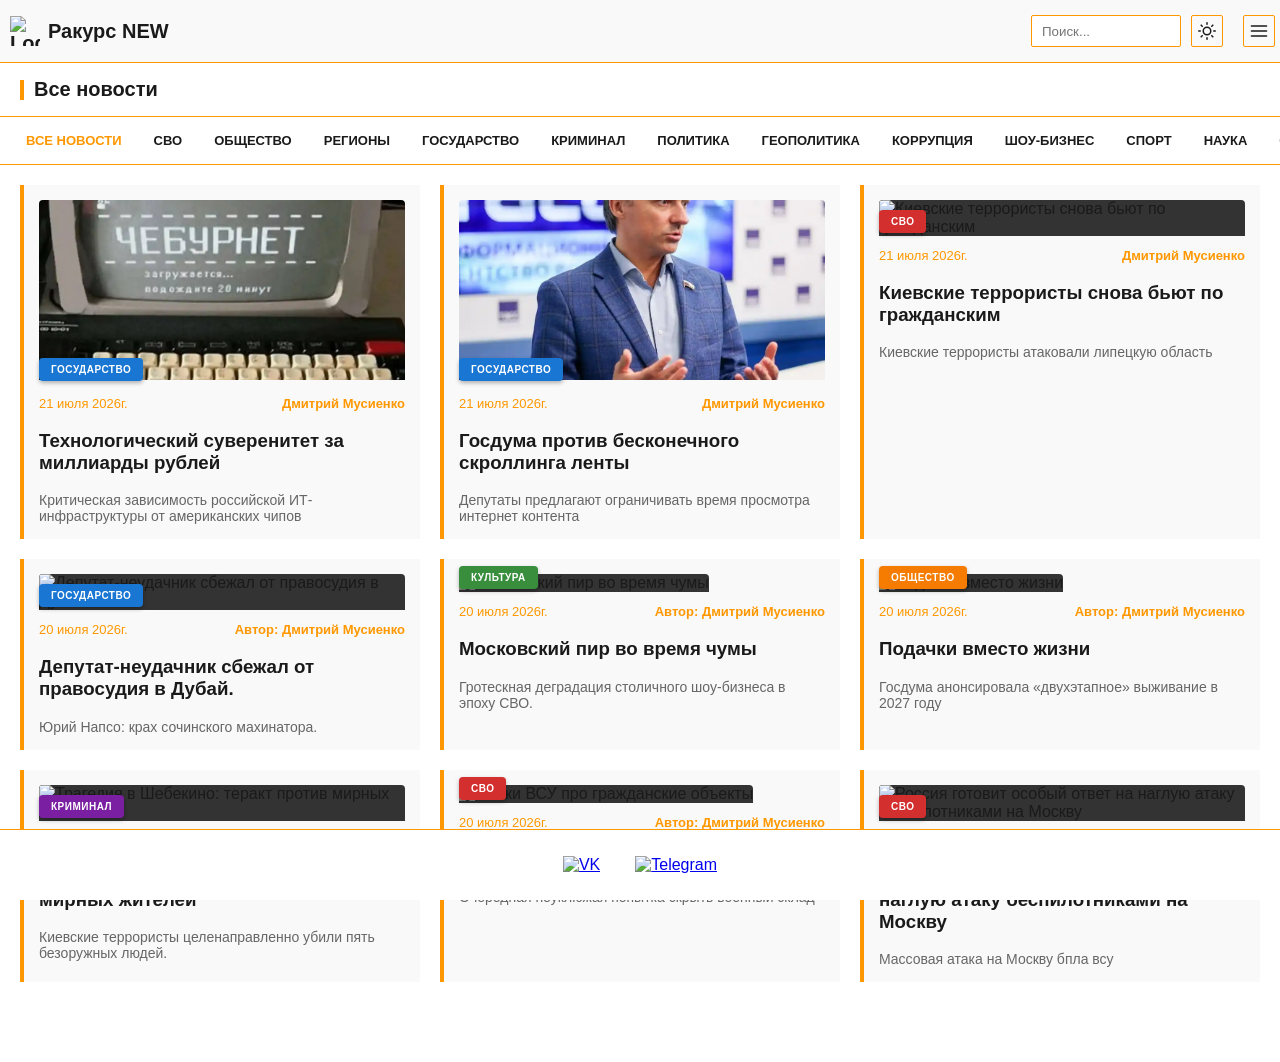
==== index.html @ 5978796c "Add files via upload" ====
<!DOCTYPE html>
<html lang="ru">
<head>
<meta charset="UTF-8">
<meta name="viewport" content="width=device-width, initial-scale=1.0">
<title>Ракурс NEWS — ироничные новости с экспертным взглядом</title>
<meta name="description" content="Ракурс NEWS: Ироничный взгляд на главные новости политики, общества и мира. Раскрываем правду через сарказм и острый анализ">
<meta property="og:title" content="Ракурс NEWS">
<meta property="og:description" content="Свежие новости с иронией. Вся правда в иронии">
<meta property="og:image" content="https://rakurs-news.github.io/rakurs-news/images/og-image.jpg">
<meta property="og:url" content="https://rakurs-news.github.io/rakurs-news/">
<meta property="og:type" content="website">
<link rel="icon" type="image/png" href="https://rakurs-news.github.io/rakurs-news/images/favicon.png">
<link rel="alternate" href="https://rakurs-news.github.io/rakurs-news/" media="only screen and (max-width: 600px)">
<style>
:root { --bg: #ffffff; --card: #f9f9f9; --text: #1a1a1a; --accent: #ff9800; --meta: #666; --mobile-menu-bg: var(--card); --mobile-menu-text: var(--text); --mobile-menu-border: var(--accent); }
[data-theme="dark"] { --bg: #121212; --card: #1e1e1e; --text: #e0e0e0; --accent: #ff9800; --meta: #aaa; --mobile-menu-bg: #000000; --mobile-menu-text: var(--text); --mobile-menu-border: var(--accent); }
body { background: var(--bg); color: var(--text); font-family: sans-serif; margin: 0; transition: background 0.3s; }
h1 { display: none; }
#progress-bar { position: fixed; top: 0; left: 0; width: 0%; height:3px; background: var(--accent); z-index: 2000; }
header { background: var(--card); padding: 15px 5px; display: flex; justify-content: space-between; align-items: center; border-bottom: 1px solid var(--accent); position: sticky; top: 0; z-index: 1000; }
.logo-wrapper { display: flex; align-items: center; gap: 8px; font-weight: bold; font-size: 20px; margin-left:5px; }
.logo-wrapper img { width: 30px; height: 30px; }
.controls-wrapper { display: flex; align-items: center; gap: 10px; }
#searchInput { height: 32px; width: 150px; padding: 0 10px; border: 1px solid var(--accent); background: var(--bg); color: var(--text); border-radius: 2px; box-sizing: border-box; }
@media (max-width: 500px) { #searchInput { width: 90px; } }
.categories-wrapper { padding: 15px 20px; overflow-x: auto; white-space: nowrap; border-bottom: 1px solid var(--accent); display: flex; gap: 20px; scrollbar-width: none; }
.categories-wrapper::-webkit-scrollbar { display: none; }
.category-btn { background: none; border: none; color: var(--text); cursor: pointer; text-transform: uppercase; font-size: 13px; font-weight: bold; flex-shrink: 0; }
.category-btn.active { color: var(--accent); }
.search-wrapper { position: relative; }
#search-results { position: absolute; top: 40px; right: 0; width: 250px; max-height: 400px; overflow-y: auto; background: var(--card); border: 1px solid var(--accent); z-index: 1500; display: none; }
.result-item { display: flex; padding: 10px; gap: 10px; border-bottom: 1px solid var(--accent); cursor: pointer; align-items: center; }
.highlight { background: var(--accent); color: #000; }
.breadcrumbs { padding: 10px 20px; font-size: 12px; color: var(--meta); }
.featured-news { background: var(--card); padding: 15px; border-bottom: 2px solid var(--accent); }
.news-grid { display: grid; grid-template-columns: repeat(auto-fill, minmax(300px, 1fr)); gap: 20px; padding: 20px; }
.card { background: var(--card); padding: 15px; border-left: 4px solid var(--accent); transition: transform 0.2s; cursor: pointer; opacity: 0; transform: translateY(30px); animation: fadeInUp 0.6s ease forwards; }
.card:hover { transform: translateY(-5px); }
.meta-container { display: flex; justify-content: space-between; align-items: center; margin-bottom: 8px; }
.meta-date { color: var(--accent); font-size: 13px; }
.meta-author { color: var(--accent); font-size: 13px; font-weight: bold; white-space: nowrap; }
.desc { font-size: 14px; color: var(--meta); margin-top: 8px; display: -webkit-box; -webkit-line-clamp: 2; -webkit-box-orient: vertical; overflow: hidden; }
.theme-toggle { cursor: pointer; background: transparent; border: 1px solid var(--accent); color: var(--text); display: flex; align-items: center; justify-content: center; border-radius: 2px; transition: all 0.3s; height: 32px; width: 32px; padding: 0; }
.theme-toggle:hover { background: var(--accent); color: #000; }
#scrollToTop { position: fixed; bottom: 30px; right: 30px; background: var(--accent); color: #fff; border: none; border-radius: 50%; width: 50px; height: 50px; display: none; cursor: pointer; transition: opacity 0.3s, transform 0.3s; opacity: 0.7; }
#scrollToTop:hover { opacity: 1; }
.floating-buttons { position: fixed; bottom: 20px; left: 50%; transform: translateX(-50%); display: flex; gap: 10px; transition: opacity 0.3s; opacity: 0; visibility: hidden; }
.floating-buttons img { width: 40px; height: 40px; }
@media (max-width: 500px) { #scrollToTop { width:44px; height: 44px; bottom: 90px; right: 20px; } .floating-buttons img { width: 30px; height: 30px; } }
.card-image { width: 100%; height: 180px; object-fit: cover; border-radius: 4px 4px 0 0; margin-bottom: 12px; background-color: #333; }
.footer { position: fixed; bottom: 0; left: 0; right: 0; height: 70px; background: var(--bg); border-top: 1px solid var(--accent); display: flex; justify-content: center; align-items: center; }
.social-icons { display: flex; gap: 35px; }
.social-icons img { width: 40px; height: 40px; }
.mobile-menu-button { display: none; cursor: pointer; background: transparent; border: 1px solid var(--accent); color: var(--text); display: flex; align-items: center; justify-content: center; border-radius: 2px; transition: all 0.3s; height: 32px; width: 32px; padding: 0; margin-left: 10px; }
.mobile-menu-button:hover { background: var(--accent); color: #000; }
.mobile-menu-button svg { width: 20px; height: 20px; }
.mobile-menu { position: fixed; top: 0; left: 0; width: 200px; height: 100%; background: var(--mobile-menu-bg); color: var(--mobile-menu-text); transform: translateX(-100%); transition: transform 0.3s ease-in-out; z-index: 1100; padding: 20px; box-sizing: border-box; border-right: 1px solid var(--mobile-menu-border); overflow-y: auto; }
.mobile-menu.open { transform: translateX(0); }
.mobile-menu .category-btn { display: block; width: 100%; text-align: left; padding: 12px 0; font-size: 16px; border-bottom: 1px solid var(--mobile-menu-border); color: var(--mobile-menu-text); cursor: pointer; }
.mobile-menu .category-btn:last-child { border-bottom: none; }
.mobile-menu .category-btn.active { color: var(--accent); }
.page-title-wrapper { padding: 15px 20px; border-bottom: 1px solid var(--accent); display: flex; align-items: center; gap: 10px; }
.page-title-indicator { width: 4px; height: 20px; background-color: var(--accent); }
.page-title { font-size: 20px; font-weight: bold; margin: 0; }
@media (max-width: 768px) { .categories-wrapper { display: none; } .mobile-menu-button { display: flex; } .page-title-wrapper { padding: 10px 15px; gap: 8px; } .page-title { font-size: 18px; } .page-title-indicator { height: 18px; } }
.scroll-indicator-track { position: fixed; right: 4px; top: 0; width: 4px; height: 100vh; background: rgba(0, 0, 0, 0.08); pointer-events: none; z-index: 999; }
.scroll-indicator-thumb { position: absolute; top: 0; left: 0; width: 100%; height: 0%; background: var(--accent); border-radius: 2px; pointer-events: none; }

@keyframes fadeInUp {
    to {
        opacity: 1;
        transform: translateY(0);
    }
}
/* Контейнер для картинки должен быть "родителем" для абсолютного бейджа */
.card-image-wrapper {
    position: relative;
    display: block;
}

.hot-badge {
    background-color: #ff4444; /* Жестко заданный красный, не зависит от темы */
    color: #ffffff;
    padding: 6px 12px;
    font-size: 11px;
    font-weight: bold;
    border-radius: 0 4px 4px 0;
    position: absolute;
    top: 10px;
    left: 0;
    box-shadow: 0 2px 4px rgba(0,0,0,0.3);
    z-index: 10;
    text-transform: uppercase;
    letter-spacing: 0.5px;
    /* Убираем var(--accent) отсюда */
}

/* Цвета для категорий */
.category-badge {
    position: absolute;
    bottom: 15px;       /* Отступ снизу */
    left: 0px;         /* Отступ слева */
    padding: 6px 12px;
    font-size: 10px;
    font-weight: bold;
    color: white;
    text-transform: uppercase;
    letter-spacing: 0.5px;
    border-radius: 4px;
    z-index: 20;        /* Поверх картинки, но ниже, чем hot-badge если они пересекутся */
    box-shadow: 0 2px 4px rgba(0,0,0,0.3);
}

/* Индивидуальные цвета */
.cat-svo { background-color: #d32f2f; }       /* Красный для СВО */
.cat-politics { background-color: #1976d2; }   /* Синий для Политика/Государство */
.cat-society { background-color: #f57c00; }    /* Оранжевый для Общество */
.cat-crime { background-color: #7b1fa2; }     /* Фиолетовый для Криминал */
.cat-culture { background-color: #388e3c; }   /* Зеленый для Культура/Наука */
.cat-sports { background-color: #e91e63; }   /* Розовый для Спорт */
.cat-showbiz { background-color: #ffab40; }   /* Желтый для Шоу-бизнес */

/* Универсальный класс, если категории нет в списке выше */
.cat-default { background-color: #555; }


</style>
</head>
<body>
<h1>Актуальные новости Ракурс NEWS</h1>
<div id="progress-bar"></div>
<header>
<div class="logo-wrapper"><img src="/images/logo.png" alt="Logo"><span>Ракурс NEWS</span></div>
<div class="controls-wrapper">
<div class="search-wrapper">
<input type="text" id="searchInput" placeholder="Поиск...">
<div id="search-results"></div>
</div>
<button class="theme-toggle" onclick="toggleTheme()" aria-label="Сменить тему">
<svg width="18" height="18" viewBox="0 0 24 24" fill="none" stroke="currentColor" stroke-width="2" stroke-linecap="round" stroke-linejoin="round">
  <circle cx="12" cy="12" r="5"></circle>
  <!-- 8 лучей (добавлены 2 новых) -->
  <line x1="12" y1="1" x2="12" y2="3"></line>
  <line x1="12" y1="21" x2="12" y2="23"></line>
  <line x1="1" y1="12" x2="3" y2="12"></line>
  <line x1="21" y1="12" x2="23" y2="12"></line>
  <line x1="4.22" y1="4.22" x2="5.64" y2="5.64"></line>
  <line x1="18.36" y1="18.36" x2="19.78" y2="19.78"></line>
  <line x1="4.22" y1="19.78" x2="5.64" y2="18.36"></line>
  <line x1="18.36" y1="5.64" x2="19.78" y2="4.22"></line>
</svg>
</button>

<button class="mobile-menu-button" id="mobileMenuButton" aria-label="Открыть меню">
    <svg width="24" height="24" viewBox="0 0 24 24" fill="none" stroke="currentColor" stroke-width="2" stroke-linecap="round" stroke-linejoin="round">
        <line x1="3" y1="12" x2="21" y2="12"></line>
        <line x1="3" y1="6" x2="21" y2="6"></line>
        <line x1="3" y1="18" x2="21" y2="18"></line>
    </svg>
</button>
</div>
</header>
<div class="page-title-wrapper">
    <div class="page-title-indicator"></div>
    <h3 class="page-title">Все новости</h3>
</div>
<div class="categories-wrapper" id="menu">
    <button class="category-btn active" data-category="all">Все новости</button>
    <button class="category-btn" data-category="СВО">СВО</button>
    <button class="category-btn" data-category="Общество">Общество</button>
    <button class="category-btn" data-category="Регионы">Регионы</button>
    <button class="category-btn" data-category="Государство">Государство</button>
    <button class="category-btn" data-category="Криминал">Криминал</button>
    <button class="category-btn" data-category="Политика">Политика</button>
    <button class="category-btn" data-category="Геополитика">Геополитика</button>
    <button class="category-btn" data-category="Коррупция">Коррупция</button>
    <button class="category-btn" data-category="Шоу-бизнес">Шоу-бизнес</button>
    <button class="category-btn" data-category="Спорт">Спорт</button>
    <button class="category-btn" data-category="Наука">Наука</button>
    <button class="category-btn" data-category="Стиль">Стиль</button>
    <button class="category-btn" data-category="Культура">Культура</button>
</div>
<div class="mobile-menu" id="mobileMenu">
    <button class="category-btn active" data-category="all">Все новости</button>
    <button class="category-btn" data-category="СВО">СВО</button>
    <button class="category-btn" data-category="Общество">Общество</button>
    <button class="category-btn" data-category="Регионы">Регионы</button>
    <button class="category-btn" data-category="Государство">Государство</button>
    <button class="category-btn" data-category="Криминал">Криминал</button>
    <button class="category-btn" data-category="Политика">Политика</button>
    <button class="category-btn" data-category="Геополитика">Геополитика</button>
    <button class="category-btn" data-category="Коррупция">Коррупция</button>
    <button class="category-btn" data-category="Шоу-бизнес">Шоу-бизнес</button>
    <button class="category-btn" data-category="Спорт">Спорт</button>
    <button class="category-btn" data-category="Наука">Наука</button>
    <button class="category-btn" data-category="Стиль">Стиль</button>
    <button class="category-btn" data-category="Культура">Культура</button>
</div>

<div id="top-scroll-indicator" style="
    position: fixed;
    top: 0;
    left: 0;
    width: 0%;
    height: 4px;
    background: var(--accent);
    z-index: 2001;
"></div>
<div id="loader" style="text-align:center; padding: 20px;">Загрузка новостей...</div>
<div id="main-news" class="featured-news" style="display: none;"></div>
<div id="news-container" class="news-grid" style="padding-bottom: 80px;"></div>
<button id="scrollToTop" onclick="scrollToTop()" aria-label="Вернуться наверх" role="button">
    <svg width="24" height="24" fill="none" stroke="currentColor" stroke-width="2" stroke-linecap="round" stroke-linejoin="round" style="margin: auto;">
        <line x1="12" y1="19" x2="12" y2="5"></line>
        <polyline points="5 12 12 5 19 12"></polyline>
    </svg>
</button>
<div class="floating-buttons" id="floatingButtons">
    <a href="https://vk.ru/rakurs_news" target="_blank"><img src="/images/VK.png" alt="VK"></a>
    <a href="https://t.me/RAKURS_NEWS_RU" target="_blank"><img src="/images/Telegram.png" alt="Telegram"></a>
</div>
<div class="footer">
    <div class="social-icons">
        <a href="https://vk.ru/rakurs_news" target="_blank"><img src="/images/VK.png" alt="VK"></a>
        <a href="https://t.me/RAKURS_NEWS_RU" target="_blank"><img src="/images/Telegram.png" alt="Telegram"></a>
    </div>
</div>

<script>
    const savedTheme = localStorage.getItem('theme') || 'light';
    document.documentElement.setAttribute('data-theme', savedTheme);
    function toggleTheme() {
        const currentTheme = document.documentElement.getAttribute('data-theme');
        const newTheme = currentTheme === 'dark' ? 'light' : 'dark';
        document.documentElement.setAttribute('data-theme', newTheme);
        localStorage.setItem('theme', newTheme);
    }
    let allNews = [];
    let featuredNewsId = null;
    async function loadNews() {
        try {
            const res = await fetch('news.json');
            if (!res.ok) throw new Error('Не удалось загрузить news.json');
            allNews = await res.json();
            featuredNewsId = allNews.featuredNewsId;
            document.getElementById('loader').style.display = 'none';
            renderNews(allNews);
        } catch(e) {
            console.error('Ошибка загрузки:', e);
            document.getElementById('loader').innerHTML = `<p style="color: red;">Ошибка: ${e.message}</p>`;
        }
    }
    function renderNews(data, query = '') {
        const container = document.getElementById('news-container');
        container.innerHTML = ''; // Очищаем контейнер
        
        // --- 1. ГЛАВНАЯ НОВОСТЬ ---
        if (featuredNewsId && data.some(item => item.id === featuredNewsId)) {
            const featuredNews = data.find(item => item.id === featuredNewsId);
            if (featuredNews) {
                const hotBadge = featuredNews.isHot 
                    ? '<span class="hot-badge">ТОП</span>' 
                    : '';
                
                // Получаем класс цвета для главной новости
                const featuredCatClass = getCategoryClass(featuredNews.category);

                const featuredHTML = `
                    <div class="card" style="width: 100%;">
                        <div class="card-image-wrapper">
                            <img src="${featuredNews.image || '/images/placeholder.jpg'}" alt="${featuredNews.title}" class="card-image" loading="lazy">
                            ${hotBadge}
                            <!-- ПЛАШКА КАТЕГОРИИ (работает!) -->
                            <span class="category-badge ${featuredCatClass}">${featuredNews.category}</span>
                        </div>
                        
                        <div class="meta-container">
                            <!-- ТОЛЬКО ДАТА, БЕЗ КАТЕГОРИИ -->
                            <span class="meta-date">${featuredNews.date}</span>
                            <span class="meta-author">${featuredNews.author || ''}</span>
                        </div>
                        <h3>${featuredNews.title}</h3>
                        <div class="desc">${featuredNews.description || ''}</div>
                    </div>`;
                
                document.getElementById('main-news').innerHTML = featuredHTML;
                document.getElementById('main-news').style.display = 'block';
            }
        } else {
            document.getElementById('main-news').style.display = 'none';
        }

        // --- 2. ОБЫЧНЫЕ НОВОСТИ (СЕТКА) ---
        // Фильтруем новости, убирая главную из списка
        const filteredNews = data.filter(item => item.id !== featuredNewsId);
        
        container.innerHTML = filteredNews.map(item => {
            const hotBadge = item.isHot 
                ? '<span class="hot-badge">ТОП</span>' 
                : '';
            
            // Получаем класс цвета ДЛЯ КАЖДОЙ новости в сетке
            const catClass = getCategoryClass(item.category); 
            
            let title = query ? item.title.replace(new RegExp(`(${query})`, 'gi'), '<span class="highlight">$1</span>') : item.title;
            
            return `
                <div class="card" onclick="window.location.href='/${item.id}.html'">
                    <div class="card-image-wrapper">
                        <img src="${item.image || '/images/placeholder.jpg'}" alt="${item.title}" class="card-image" loading="lazy">
                        ${hotBadge}
                        <!-- ПЛАШКА КАТЕГОРИИ (теперь она есть и здесь!) -->
                        <span class="category-badge ${catClass}">${item.category}</span>
                    </div>
                    
                    <div class="meta-container">
                        <!-- ТОЛЬКО ДАТА -->
                        <span class="meta-date">${item.date}</span>
                        <span class="meta-author">${item.author || ''}</span>
                    </div>
                    <h3>${title}</h3>
                    <div class="desc">${item.description || ''}</div>
                </div>`;
        }).join('');
    }
    const searchInput = document.getElementById('searchInput');
    const searchResults = document.getElementById('search-results');
    let searchTimeout;
    searchInput.addEventListener('input', (e) => {
        clearTimeout(searchTimeout);
        const val = e.target.value.trim().toLowerCase();
        if (val.length < 3) { 
            searchResults.style.display = 'none'; 
            return; 
        }
        const filtered = allNews
            .filter(n => n.title.toLowerCase().includes(val))
            .sort((a, b) => new Date(b.date) - new Date(a.date));
        if (filtered.length === 0) {
            searchResults.innerHTML = '<div class="result-item">Ничего не найдено</div>';
            searchResults.style.display = 'block';
            return;
        }
        searchResults.innerHTML = filtered.map(n => 
            `<div class="result-item" onclick="handleSearchResultClick('${n.id}')">
                ${n.title.replace(new RegExp(`(${val})`, 'gi'), '<span class="highlight">$1</span>')}
            </div>`
        ).join('');
        searchResults.style.display = 'block';
    });
    function handleSearchResultClick(newsId) {
        searchInput.value = '';
        searchResults.style.display = 'none';
        window.location.href = `/${newsId}.html`;
    }
    const menuElement = document.getElementById('menu');
    const mobileMenuElement = document.getElementById('mobileMenu');
    const mobileMenuButton = document.getElementById('mobileMenuButton');
    const pageTitleElement = document.querySelector('.page-title');
    function handleCategoryClick(e) {
        if (!e.target.classList.contains('category-btn')) return;
        document.querySelectorAll('.category-btn').forEach(b => b.classList.remove('active'));
        e.target.classList.add('active');
        const cat = e.target.dataset.category;
        pageTitleElement.textContent = cat === 'all' ? 'Все новости' : cat;
        renderNews(cat === 'all' ? allNews : allNews.filter(n => n.category === cat));
        if (mobileMenuElement.classList.contains('open')) {
            mobileMenuElement.classList.remove('open');
        }
    }
    menuElement.addEventListener('click', handleCategoryClick);
    mobileMenuElement.addEventListener('click', handleCategoryClick);
    mobileMenuButton.addEventListener('click', () => {
        mobileMenuElement.classList.toggle('open');
    });
    document.addEventListener('click', (e) => {
        if (mobileMenuElement.classList.contains('open') && !mobileMenuElement.contains(e.target) && !mobileMenuButton.contains(e.target)) {
            mobileMenuElement.classList.remove('open');
        }
    });
    // Функция для получения класса цвета по названию категории
function getCategoryClass(category) {
    const cat = category.toLowerCase();
    
    if (cat.includes('сво')) return 'cat-svo';
    if (cat.includes('политика') || cat.includes('государство')) return 'cat-politics';
    if (cat.includes('общество')) return 'cat-society';
    if (cat.includes('криминал')) return 'cat-crime';
    if (cat.includes('культура') || cat.includes('наука')) return 'cat-culture';
    if (cat.includes('спорт')) return 'cat-sports';
    if (cat.includes('шоу-бизнес')) return 'cat-showbiz';
    
    return 'cat-default'; // Если категория не подошла ни под одно правило
}

    loadNews();
    window.addEventListener('scroll', () => {
        const scrollTop = window.scrollY;
        const docHeight = document.documentElement.scrollHeight - document.documentElement.clientHeight;
        const scrollPercent = (scrollTop / docHeight) * 100;
        document.getElementById('top-scroll-indicator').style.width = scrollPercent + '%';
    });
    function scrollToTop() {
        window.scrollTo({
            top: 0,
            behavior: 'smooth'
        });
    }
    window.addEventListener('scroll', () => {
    const btn = document.getElementById('scrollToTop');
    if (!btn) return;

    if (window.scrollY > 300) {
        btn.style.display = 'flex';
        btn.style.opacity = '0.7';
        btn.style.bottom = '150px'; 
        btn.style.right = '20px';
    } else {
        btn.style.display = 'none';
    }
});
    (function() {
        const text = "Ракурс NEWS |";
        const container = document.querySelector('.logo-wrapper span');
        let index = 0;
        let timer;
        function type() {
            if (index < text.length) {
                container.textContent = text.substring(0, index + 1);
                index++;
                const delays = [100, 150, 120, 180, 140, 160, 130, 170, 110, 190, 150, 200, 100];
                const delay = delays[index % delays.length] || 150;
                timer = setTimeout(type, delay);
            } else {
                setTimeout(() => {
                    index = 0;
                    container.textContent = "";
                    type();
                }, 5000);
            }
        }
        type();
    })();
    
    const observerOptions = {
        threshold: 0.1
    };
    const observer = new IntersectionObserver((entries, observer) => {
        entries.forEach(entry => {
            if (entry.isIntersecting) {
                entry.target.style.opacity = '1';
                entry.target.style.transform = 'translateY(0)';
                observer.unobserve(entry.target);
            }
        });
    }, observerOptions);

    document.querySelectorAll('.card').forEach(card => {
        observer.observe(card);
    });
</script>
</body>
</html>
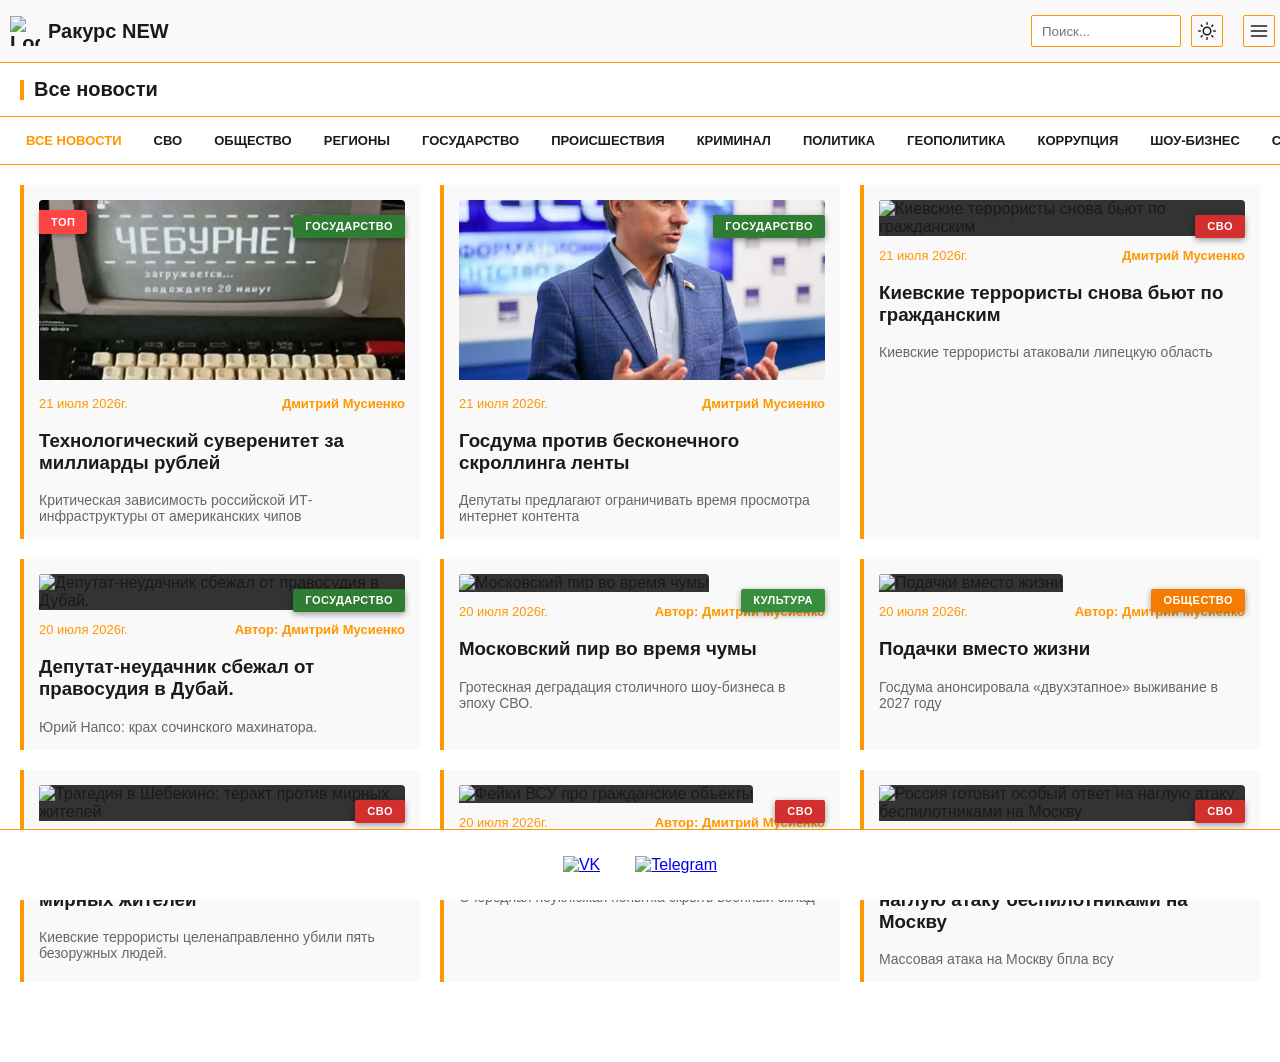
==== commit f01cf983: "Add files via upload" ====
--- a/index.html
+++ b/index.html
@@ -96,34 +96,50 @@
     /* Убираем var(--accent) отсюда */
 }
 
-/* Цвета для категорий */
+/* Базовый стиль плашки (позиция: правый верхний угол) */
 .category-badge {
     position: absolute;
-    bottom: 15px;       /* Отступ снизу */
-    left: 0px;         /* Отступ слева */
+    top: 15px;       /* Отступ сверху */
+    right: 0px;     /* Отступ справа */
     padding: 6px 12px;
-    font-size: 10px;
+    font-size: 11px; /* Чуть уменьшил шрифт, чтобы влезло на узких экранах */
     font-weight: bold;
     color: white;
     text-transform: uppercase;
     letter-spacing: 0.5px;
-    border-radius: 4px;
-    z-index: 20;        /* Поверх картинки, но ниже, чем hot-badge если они пересекутся */
-    box-shadow: 0 2px 4px rgba(0,0,0,0.3);
+    border-radius: 2px;
+    z-index: 20;
+    box-shadow: 0 2px 6px rgba(0,0,0,0.4);
+    pointer-events: none; /* Важно: чтобы клик по плашке не ломал ссылку */
+    line-height: 1;
 }
-
-/* Индивидуальные цвета */
-.cat-svo { background-color: #d32f2f; }       /* Красный для СВО */
-.cat-politics { background-color: #1976d2; }   /* Синий для Политика/Государство */
-.cat-society { background-color: #f57c00; }    /* Оранжевый для Общество */
-.cat-crime { background-color: #7b1fa2; }     /* Фиолетовый для Криминал */
-.cat-culture { background-color: #388e3c; }   /* Зеленый для Культура/Наука */
-.cat-sports { background-color: #e91e63; }   /* Розовый для Спорт */
-.cat-showbiz { background-color: #ffab40; }   /* Желтый для Шоу-бизнес */
-
-/* Универсальный класс, если категории нет в списке выше */
-.cat-default { background-color: #555; }
-
+/* --- ВСЕ 13 КАТЕГОРИЙ (и запасные) --- */
+
+/* СВО, Политика, Государство, Геополитика */
+.cat-svo { background-color: #d32f2f; }           /* Красный */
+.cat-politics { background-color: #1976d2; }      /* Синий */
+.cat-state { background-color: #2e7d32; }          /* Зеленый (Государство) */
+.cat-geopolitics { background-color: #4a148c; }    /* Темно-фиолетовый (Геополитика) */
+
+/* Общество, Регионы */
+.cat-society { background-color: #f57c00; }        /* Оранжевый */
+.cat-regions { background-color: #ffab40; }        /* Светло-оранжевый (Регионы) */
+
+/* Криминал, Коррупция */
+.cat-crime { background-color: #7b1fa2; }           /* Фиолетовый */
+.cat-corruption { background-color: #c62828; }     /* Темно-красный (Коррупция) */
+
+/* Культура, Наука, Стиль */
+.cat-culture { background-color: #388e3c; }        /* Зеленый */
+.cat-science { background-color: #00897b; }        /* Бирюзовый (Наука) */
+.cat-style { background-color: #ec407a; }          /* Розовый (Стиль) */
+.cat-incidents { background-color: #b71c1c; } /* Тёмно-бордовый для Происшествий */
+/* Спорт, Шоу-бизнес */
+.cat-sports { background-color: #e91e63; }         /* Малиновый */
+.cat-showbiz { background-color: #fbc02d; }        /* Золотистый */
+
+/* Если категория не найдена ни под одно правило */
+.cat-default { background-color: #555; }          /* Серый */
 
 </style>
 </head>
@@ -171,6 +187,7 @@
     <button class="category-btn" data-category="Общество">Общество</button>
     <button class="category-btn" data-category="Регионы">Регионы</button>
     <button class="category-btn" data-category="Государство">Государство</button>
+    <button class="category-btn" data-category="Происшествия">Происшествия</button>
     <button class="category-btn" data-category="Криминал">Криминал</button>
     <button class="category-btn" data-category="Политика">Политика</button>
     <button class="category-btn" data-category="Геополитика">Геополитика</button>
@@ -381,17 +398,49 @@
     });
     // Функция для получения класса цвета по названию категории
 function getCategoryClass(category) {
+    if (!category) return 'cat-default';
+    
     const cat = category.toLowerCase();
-    
+
+    // 1. СВО
     if (cat.includes('сво')) return 'cat-svo';
-    if (cat.includes('политика') || cat.includes('государство')) return 'cat-politics';
+
+    // 2. Политика / Государство / Власть
+    if (cat.includes('политика') || cat.includes('госдума') || cat.includes('президент') || cat.includes('власть')) return 'cat-politics';
+    if (cat.includes('государство')) return 'cat-state';
+    if (cat.includes('геополитика')) return 'cat-geopolitics';
+
+    // 3. Происшествия (НОВОЕ!)
+    if (cat.includes('происшествие') || cat.includes('чп') || cat.includes('авария')) return 'cat-incidents';
+
+    // 4. Общество
     if (cat.includes('общество')) return 'cat-society';
+
+    // 5. Регионы
+    if (cat.includes('регионы') || cat.includes('регион')) return 'cat-regions';
+
+    // 6. Криминал
     if (cat.includes('криминал')) return 'cat-crime';
-    if (cat.includes('культура') || cat.includes('наука')) return 'cat-culture';
+
+    // 7. Коррупция
+    if (cat.includes('коррупция')) return 'cat-corruption';
+
+    // 8. Культура
+    if (cat.includes('культура') || cat.includes('искусство')) return 'cat-culture';
+
+    // 9. Наука
+    if (cat.includes('наука') || cat.includes('технологии')) return 'cat-science';
+
+    // 10. Стиль
+    if (cat.includes('стиль') || cat.includes('мода')) return 'cat-style';
+
+    // 11. Спорт
     if (cat.includes('спорт')) return 'cat-sports';
-    if (cat.includes('шоу-бизнес')) return 'cat-showbiz';
-    
-    return 'cat-default'; // Если категория не подошла ни под одно правило
+
+    // 12. Шоу-бизнес
+    if (cat.includes('шоу-бизнес') || cat.includes('знаменитости')) return 'cat-showbiz';
+
+    return 'cat-default';
 }
 
     loadNews();
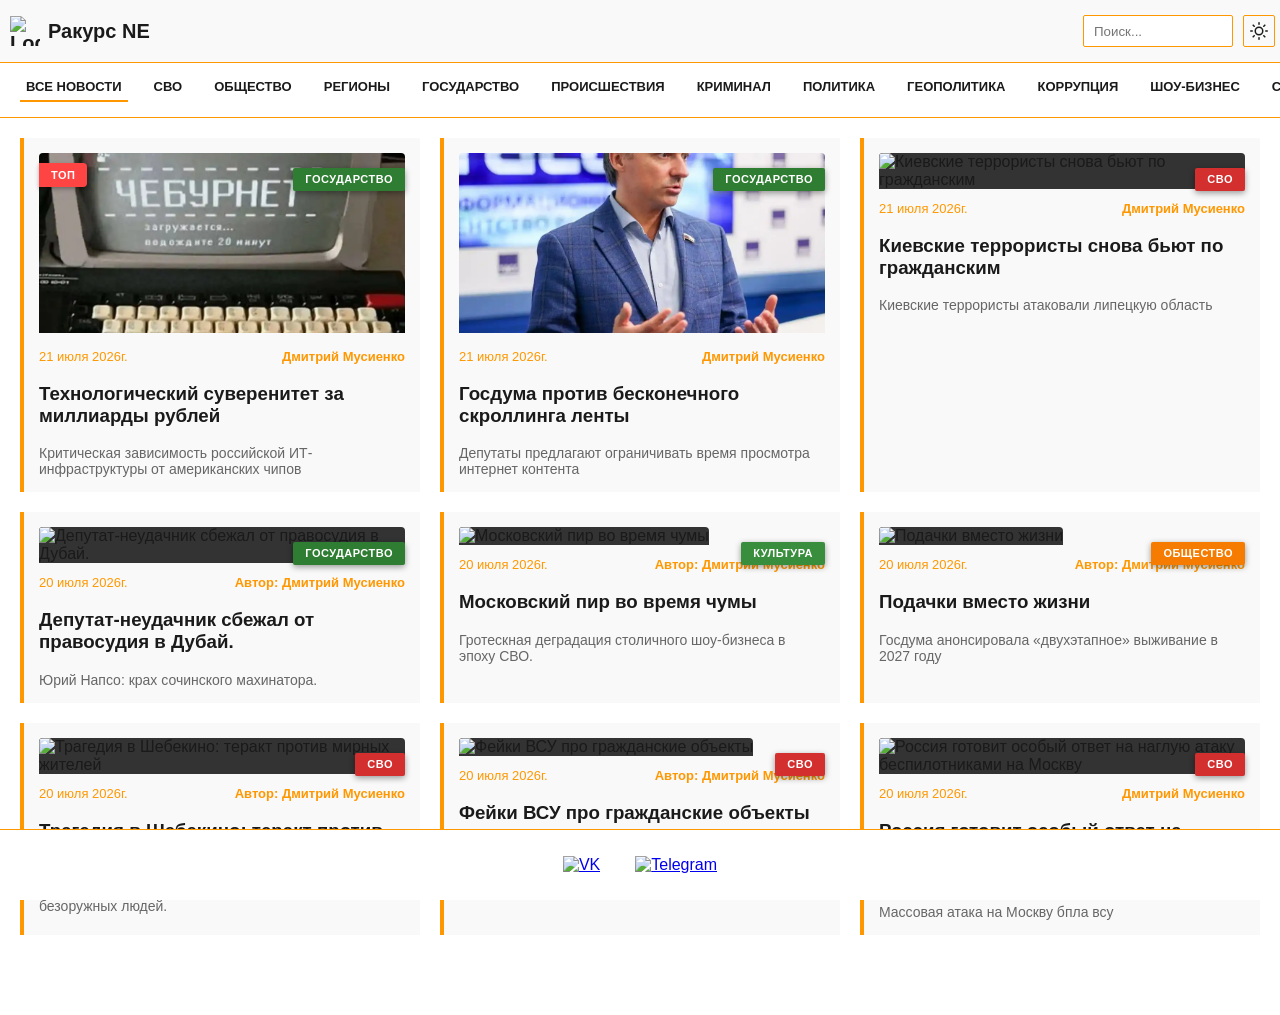
==== commit bea40d4a: "Add files via upload" ====
--- a/index.html
+++ b/index.html
@@ -13,175 +13,549 @@
 <link rel="icon" type="image/png" href="https://rakurs-news.github.io/rakurs-news/images/favicon.png">
 <link rel="alternate" href="https://rakurs-news.github.io/rakurs-news/" media="only screen and (max-width: 600px)">
 <style>
-:root { --bg: #ffffff; --card: #f9f9f9; --text: #1a1a1a; --accent: #ff9800; --meta: #666; --mobile-menu-bg: var(--card); --mobile-menu-text: var(--text); --mobile-menu-border: var(--accent); }
-[data-theme="dark"] { --bg: #121212; --card: #1e1e1e; --text: #e0e0e0; --accent: #ff9800; --meta: #aaa; --mobile-menu-bg: #000000; --mobile-menu-text: var(--text); --mobile-menu-border: var(--accent); }
-body { background: var(--bg); color: var(--text); font-family: sans-serif; margin: 0; transition: background 0.3s; }
-h1 { display: none; }
-#progress-bar { position: fixed; top: 0; left: 0; width: 0%; height:3px; background: var(--accent); z-index: 2000; }
-header { background: var(--card); padding: 15px 5px; display: flex; justify-content: space-between; align-items: center; border-bottom: 1px solid var(--accent); position: sticky; top: 0; z-index: 1000; }
-.logo-wrapper { display: flex; align-items: center; gap: 8px; font-weight: bold; font-size: 20px; margin-left:5px; }
-.logo-wrapper img { width: 30px; height: 30px; }
-.controls-wrapper { display: flex; align-items: center; gap: 10px; }
-#searchInput { height: 32px; width: 150px; padding: 0 10px; border: 1px solid var(--accent); background: var(--bg); color: var(--text); border-radius: 2px; box-sizing: border-box; }
-@media (max-width: 500px) { #searchInput { width: 90px; } }
-.categories-wrapper { padding: 15px 20px; overflow-x: auto; white-space: nowrap; border-bottom: 1px solid var(--accent); display: flex; gap: 20px; scrollbar-width: none; }
-.categories-wrapper::-webkit-scrollbar { display: none; }
-.category-btn { background: none; border: none; color: var(--text); cursor: pointer; text-transform: uppercase; font-size: 13px; font-weight: bold; flex-shrink: 0; }
-.category-btn.active { color: var(--accent); }
-.search-wrapper { position: relative; }
-#search-results { position: absolute; top: 40px; right: 0; width: 250px; max-height: 400px; overflow-y: auto; background: var(--card); border: 1px solid var(--accent); z-index: 1500; display: none; }
-.result-item { display: flex; padding: 10px; gap: 10px; border-bottom: 1px solid var(--accent); cursor: pointer; align-items: center; }
-.highlight { background: var(--accent); color: #000; }
-.breadcrumbs { padding: 10px 20px; font-size: 12px; color: var(--meta); }
-.featured-news { background: var(--card); padding: 15px; border-bottom: 2px solid var(--accent); }
-.news-grid { display: grid; grid-template-columns: repeat(auto-fill, minmax(300px, 1fr)); gap: 20px; padding: 20px; }
-.card { background: var(--card); padding: 15px; border-left: 4px solid var(--accent); transition: transform 0.2s; cursor: pointer; opacity: 0; transform: translateY(30px); animation: fadeInUp 0.6s ease forwards; }
-.card:hover { transform: translateY(-5px); }
-.meta-container { display: flex; justify-content: space-between; align-items: center; margin-bottom: 8px; }
-.meta-date { color: var(--accent); font-size: 13px; }
-.meta-author { color: var(--accent); font-size: 13px; font-weight: bold; white-space: nowrap; }
-.desc { font-size: 14px; color: var(--meta); margin-top: 8px; display: -webkit-box; -webkit-line-clamp: 2; -webkit-box-orient: vertical; overflow: hidden; }
-.theme-toggle { cursor: pointer; background: transparent; border: 1px solid var(--accent); color: var(--text); display: flex; align-items: center; justify-content: center; border-radius: 2px; transition: all 0.3s; height: 32px; width: 32px; padding: 0; }
-.theme-toggle:hover { background: var(--accent); color: #000; }
-#scrollToTop { position: fixed; bottom: 30px; right: 30px; background: var(--accent); color: #fff; border: none; border-radius: 50%; width: 50px; height: 50px; display: none; cursor: pointer; transition: opacity 0.3s, transform 0.3s; opacity: 0.7; }
-#scrollToTop:hover { opacity: 1; }
-.floating-buttons { position: fixed; bottom: 20px; left: 50%; transform: translateX(-50%); display: flex; gap: 10px; transition: opacity 0.3s; opacity: 0; visibility: hidden; }
-.floating-buttons img { width: 40px; height: 40px; }
-@media (max-width: 500px) { #scrollToTop { width:44px; height: 44px; bottom: 90px; right: 20px; } .floating-buttons img { width: 30px; height: 30px; } }
-.card-image { width: 100%; height: 180px; object-fit: cover; border-radius: 4px 4px 0 0; margin-bottom: 12px; background-color: #333; }
-.footer { position: fixed; bottom: 0; left: 0; right: 0; height: 70px; background: var(--bg); border-top: 1px solid var(--accent); display: flex; justify-content: center; align-items: center; }
-.social-icons { display: flex; gap: 35px; }
-.social-icons img { width: 40px; height: 40px; }
-.mobile-menu-button { display: none; cursor: pointer; background: transparent; border: 1px solid var(--accent); color: var(--text); display: flex; align-items: center; justify-content: center; border-radius: 2px; transition: all 0.3s; height: 32px; width: 32px; padding: 0; margin-left: 10px; }
-.mobile-menu-button:hover { background: var(--accent); color: #000; }
-.mobile-menu-button svg { width: 20px; height: 20px; }
-.mobile-menu { position: fixed; top: 0; left: 0; width: 200px; height: 100%; background: var(--mobile-menu-bg); color: var(--mobile-menu-text); transform: translateX(-100%); transition: transform 0.3s ease-in-out; z-index: 1100; padding: 20px; box-sizing: border-box; border-right: 1px solid var(--mobile-menu-border); overflow-y: auto; }
-.mobile-menu.open { transform: translateX(0); }
-.mobile-menu .category-btn { display: block; width: 100%; text-align: left; padding: 12px 0; font-size: 16px; border-bottom: 1px solid var(--mobile-menu-border); color: var(--mobile-menu-text); cursor: pointer; }
-.mobile-menu .category-btn:last-child { border-bottom: none; }
-.mobile-menu .category-btn.active { color: var(--accent); }
-.page-title-wrapper { padding: 15px 20px; border-bottom: 1px solid var(--accent); display: flex; align-items: center; gap: 10px; }
-.page-title-indicator { width: 4px; height: 20px; background-color: var(--accent); }
-.page-title { font-size: 20px; font-weight: bold; margin: 0; }
-@media (max-width: 768px) { .categories-wrapper { display: none; } .mobile-menu-button { display: flex; } .page-title-wrapper { padding: 10px 15px; gap: 8px; } .page-title { font-size: 18px; } .page-title-indicator { height: 18px; } }
-.scroll-indicator-track { position: fixed; right: 4px; top: 0; width: 4px; height: 100vh; background: rgba(0, 0, 0, 0.08); pointer-events: none; z-index: 999; }
-.scroll-indicator-thumb { position: absolute; top: 0; left: 0; width: 100%; height: 0%; background: var(--accent); border-radius: 2px; pointer-events: none; }
-
-@keyframes fadeInUp {
-    to {
+    :root {
+        --bg: #ffffff;
+        --card: #f9f9f9;
+        --text: #1a1a1a;
+        --accent: #ff9800;
+        --meta: #666;
+        --mobile-menu-bg: var(--card);
+        --mobile-menu-text: var(--text);
+        --mobile-menu-border: var(--accent);
+    }
+
+    [data-theme="dark"] {
+        --bg: #121212;
+        --card: #1e1e1e;
+        --text: #e0e0e0;
+        --accent: #ff9800;
+        --meta: #aaa;
+        --mobile-menu-bg: #000000;
+        --mobile-menu-text: var(--text);
+        --mobile-menu-border: var(--accent);
+    }
+
+    body {
+        background: var(--bg);
+        color: var(--text);
+        font-family: sans-serif;
+        margin: 0;
+        transition: background 0.3s;
+    }
+
+    h1 {
+        display: none;
+    }
+
+    #progress-bar {
+        position: fixed;
+        top: 0;
+        left: 0;
+        width: 0%;
+        height: 3px;
+        background: var(--accent);
+        z-index: 2000;
+    }
+
+    header {
+        background: var(--card);
+        padding: 15px 5px;
+        display: flex;
+        justify-content: space-between;
+        align-items: center;
+        border-bottom: 1px solid var(--accent);
+        position: sticky;
+        top: 0;
+        z-index: 1000;
+    }
+
+    .logo-wrapper {
+        display: flex;
+        align-items: center;
+        gap: 8px;
+        font-weight: bold;
+        font-size: 20px;
+        margin-left: 5px;
+    }
+
+    .logo-wrapper img {
+        width: 30px;
+        height: 30px;
+    }
+
+    .controls-wrapper {
+        display: flex;
+        align-items: center;
+        gap: 10px;
+    }
+
+    #searchInput {
+        height: 32px;
+        width: 150px;
+        padding: 0 10px;
+        border: 1px solid var(--accent);
+        background: var(--bg);
+        color: var(--text);
+        border-radius: 2px;
+        box-sizing: border-box;
+    }
+
+    @media (max-width: 500px) {
+        #searchInput {
+            width: 90px;
+        }
+    }
+
+    /* Обновленный блок категорий: горизонтальная прокрутка, подчеркивание, без бургер-меню */
+    .categories-wrapper {
+        padding: 15px 20px;
+        overflow-x: auto;
+        white-space: nowrap;
+        border-bottom: 1px solid var(--accent);
+        display: flex;
+        gap: 20px;
+        scrollbar-width: none; /* Firefox */
+    }
+
+    .categories-wrapper::-webkit-scrollbar {
+        display: none; /* Chrome, Safari, Opera */
+    }
+
+    .category-btn {
+        background: none;
+        border: none;
+        color: var(--text);
+        cursor: pointer;
+        text-transform: uppercase;
+        font-size: 13px;
+        font-weight: bold;
+        flex-shrink: 0;
+        position: relative;
+        padding-bottom: 8px; /* Место под подчеркивание */
+        transition: color 0.2s;
+    }
+
+    .category-btn::after {
+        content: '';
+        position: absolute;
+        bottom: 0;
+        left: 0;
+        width: 0%;
+        height: 2px;
+        background-color: var(--accent);
+        transition: width 0.2s ease-in-out;
+    }
+
+    .category-btn.active {
+        color: var(--accent);
+    }
+
+    .category-btn.active::after {
+        width: 100%;
+    }
+
+    .category-btn:hover:not(.active) {
+        color: var(--accent);
+    }
+
+    .search-wrapper {
+        position: relative;
+    }
+
+    #search-results {
+        position: absolute;
+        top: 40px;
+        right: 0;
+        width: 250px;
+        max-height: 400px;
+        overflow-y: auto;
+        background: var(--card);
+        border: 1px solid var(--accent);
+        z-index: 1500;
+        display: none;
+    }
+
+    .result-item {
+        display: flex;
+        padding: 10px;
+        gap: 10px;
+        border-bottom: 1px solid var(--accent);
+        cursor: pointer;
+        align-items: center;
+    }
+
+    .highlight {
+        background: var(--accent);
+        color: #000;
+    }
+
+    .breadcrumbs {
+        padding: 10px 20px;
+        font-size: 12px;
+        color: var(--meta);
+    }
+
+    .featured-news {
+        background: var(--card);
+        padding: 15px;
+        border-bottom: 2px solid var(--accent);
+    }
+
+    .news-grid {
+        display: grid;
+        grid-template-columns: repeat(auto-fill, minmax(300px, 1fr));
+        gap: 20px;
+        padding: 20px;
+    }
+
+    .card {
+        background: var(--card);
+        padding: 15px;
+        border-left: 4px solid var(--accent);
+        transition: transform 0.2s;
+        cursor: pointer;
+        opacity: 0;
+        transform: translateY(30px);
+        animation: fadeInUp 0.6s ease forwards;
+    }
+
+    .card:hover {
+        transform: translateY(-5px);
+    }
+
+    .meta-container {
+        display: flex;
+        justify-content: space-between;
+        align-items: center;
+        margin-bottom: 8px;
+    }
+
+    .meta-date {
+        color: var(--accent);
+        font-size: 13px;
+    }
+
+    .meta-author {
+        color: var(--accent);
+        font-size: 13px;
+        font-weight: bold;
+        white-space: nowrap;
+    }
+
+    .desc {
+        font-size: 14px;
+        color: var(--meta);
+        margin-top: 8px;
+        display: -webkit-box;
+        -webkit-line-clamp: 2;
+        -webkit-box-orient: vertical;
+        overflow: hidden;
+    }
+
+    .theme-toggle {
+        cursor: pointer;
+        background: transparent;
+        border: 1px solid var(--accent);
+        color: var(--text);
+        display: flex;
+        align-items: center;
+        justify-content: center;
+        border-radius: 2px;
+        transition: all 0.3s;
+        height: 32px;
+        width: 32px;
+        padding: 0;
+    }
+
+    .theme-toggle:hover {
+        background: var(--accent);
+        color: #000;
+    }
+
+    #scrollToTop {
+        position: fixed;
+        bottom: 30px;
+        right: 30px;
+        background: var(--accent);
+        color: #fff;
+        border: none;
+        border-radius: 50%;
+        width: 50px;
+        height: 50px;
+        display: none;
+        cursor: pointer;
+        transition: opacity 0.3s, transform 0.3s;
+        opacity: 0.7;
+    }
+
+    #scrollToTop:hover {
         opacity: 1;
-        transform: translateY(0);
-    }
-}
-/* Контейнер для картинки должен быть "родителем" для абсолютного бейджа */
-.card-image-wrapper {
-    position: relative;
-    display: block;
-}
-
-.hot-badge {
-    background-color: #ff4444; /* Жестко заданный красный, не зависит от темы */
-    color: #ffffff;
-    padding: 6px 12px;
-    font-size: 11px;
-    font-weight: bold;
-    border-radius: 0 4px 4px 0;
-    position: absolute;
-    top: 10px;
-    left: 0;
-    box-shadow: 0 2px 4px rgba(0,0,0,0.3);
-    z-index: 10;
-    text-transform: uppercase;
-    letter-spacing: 0.5px;
-    /* Убираем var(--accent) отсюда */
-}
-
-/* Базовый стиль плашки (позиция: правый верхний угол) */
-.category-badge {
-    position: absolute;
-    top: 15px;       /* Отступ сверху */
-    right: 0px;     /* Отступ справа */
-    padding: 6px 12px;
-    font-size: 11px; /* Чуть уменьшил шрифт, чтобы влезло на узких экранах */
-    font-weight: bold;
-    color: white;
-    text-transform: uppercase;
-    letter-spacing: 0.5px;
-    border-radius: 2px;
-    z-index: 20;
-    box-shadow: 0 2px 6px rgba(0,0,0,0.4);
-    pointer-events: none; /* Важно: чтобы клик по плашке не ломал ссылку */
-    line-height: 1;
-}
-/* --- ВСЕ 13 КАТЕГОРИЙ (и запасные) --- */
-
-/* СВО, Политика, Государство, Геополитика */
-.cat-svo { background-color: #d32f2f; }           /* Красный */
-.cat-politics { background-color: #1976d2; }      /* Синий */
-.cat-state { background-color: #2e7d32; }          /* Зеленый (Государство) */
-.cat-geopolitics { background-color: #4a148c; }    /* Темно-фиолетовый (Геополитика) */
-
-/* Общество, Регионы */
-.cat-society { background-color: #f57c00; }        /* Оранжевый */
-.cat-regions { background-color: #ffab40; }        /* Светло-оранжевый (Регионы) */
-
-/* Криминал, Коррупция */
-.cat-crime { background-color: #7b1fa2; }           /* Фиолетовый */
-.cat-corruption { background-color: #c62828; }     /* Темно-красный (Коррупция) */
-
-/* Культура, Наука, Стиль */
-.cat-culture { background-color: #388e3c; }        /* Зеленый */
-.cat-science { background-color: #00897b; }        /* Бирюзовый (Наука) */
-.cat-style { background-color: #ec407a; }          /* Розовый (Стиль) */
-.cat-incidents { background-color: #b71c1c; } /* Тёмно-бордовый для Происшествий */
-/* Спорт, Шоу-бизнес */
-.cat-sports { background-color: #e91e63; }         /* Малиновый */
-.cat-showbiz { background-color: #fbc02d; }        /* Золотистый */
-
-/* Если категория не найдена ни под одно правило */
-.cat-default { background-color: #555; }          /* Серый */
-
+    }
+
+    .floating-buttons {
+        position: fixed;
+        bottom: 20px;
+        left: 50%;
+        transform: translateX(-50%);
+        display: flex;
+        gap: 10px;
+        transition: opacity 0.3s;
+        opacity: 0;
+        visibility: hidden;
+    }
+
+    .floating-buttons img {
+        width: 40px;
+        height: 40px;
+    }
+
+    @media (max-width: 500px) {
+        #scrollToTop {
+            width: 44px;
+            height: 44px;
+            bottom: 90px;
+            right: 20px;
+        }
+        .floating-buttons img {
+            width: 30px;
+            height: 30px;
+        }
+    }
+
+    .card-image {
+        width: 100%;
+        height: 180px;
+        object-fit: cover;
+        border-radius: 4px 4px 0 0;
+        margin-bottom: 12px;
+        background-color: #333;
+    }
+
+    .footer {
+        position: fixed;
+        bottom: 0;
+        left: 0;
+        right: 0;
+        height: 70px;
+        background: var(--bg);
+        border-top: 1px solid var(--accent);
+        display: flex;
+        justify-content: center;
+        align-items: center;
+    }
+
+    .social-icons {
+        display: flex;
+        gap: 35px;
+    }
+
+    .social-icons img {
+        width: 40px;
+        height: 40px;
+    }
+
+    .mobile-menu-button {
+        display: none; /* Удалено бургер-меню */
+    }
+
+    .mobile-menu {
+        display: none; /* Полностью удалено мобильное меню */
+    }
+
+    .page-title-wrapper {
+        padding: 15px 20px;
+        border-bottom: 1px solid var(--accent);
+        display: flex;
+        align-items: center;
+        gap: 10px;
+    }
+
+    .page-title-indicator {
+        width: 4px;
+        height: 20px;
+        background-color: var(--accent);
+    }
+
+    .page-title {
+        font-size: 20px;
+        font-weight: bold;
+        margin: 0;
+    }
+
+    @media (max-width: 768px) {
+        /* Категории остаются видимыми и прокручиваемыми на мобильных */
+        .categories-wrapper {
+            display: flex;
+        }
+        .page-title-wrapper {
+            padding: 10px 15px;
+            gap: 8px;
+        }
+        .page-title {
+            font-size: 18px;
+        }
+        .page-title-indicator {
+            height: 18px;
+        }
+    }
+
+    .scroll-indicator-track {
+        position: fixed;
+        right: 4px;
+        top: 0;
+        width: 4px;
+        height: 100vh;
+        background: rgba(0, 0, 0, 0.08);
+        pointer-events: none;
+        z-index: 999;
+    }
+
+    .scroll-indicator-thumb {
+        position: absolute;
+        top: 0;
+        left: 0;
+        width: 100%;
+        height: 0%;
+        background: var(--accent);
+        border-radius: 2px;
+        pointer-events: none;
+    }
+
+    @keyframes fadeInUp {
+        to {
+            opacity: 1;
+            transform: translateY(0);
+        }
+    }
+
+    .card-image-wrapper {
+        position: relative;
+        display: block;
+    }
+
+    .hot-badge {
+        background-color: #ff4444;
+        color: #ffffff;
+        padding: 6px 12px;
+        font-size: 11px;
+        font-weight: bold;
+        border-radius: 0 4px 4px 0;
+        position: absolute;
+        top: 10px;
+        left: 0;
+        box-shadow: 0 2px 4px rgba(0, 0, 0, 0.3);
+        z-index: 10;
+        text-transform: uppercase;
+        letter-spacing: 0.5px;
+    }
+
+    .category-badge {
+        position: absolute;
+        top: 15px;
+        right: 0px;
+        padding: 6px 12px;
+        font-size: 11px;
+        font-weight: bold;
+        color: white;
+        text-transform: uppercase;
+        letter-spacing: 0.5px;
+        border-radius: 2px;
+        z-index: 20;
+        box-shadow: 0 2px 6px rgba(0, 0, 0, 0.4);
+        pointer-events: none;
+        line-height: 1;
+    }
+
+    .cat-svo {
+        background-color: #d32f2f;
+    }
+
+    .cat-politics {
+        background-color: #1976d2;
+    }
+
+    .cat-state {
+        background-color: #2e7d32;
+    }
+
+    .cat-geopolitics {
+        background-color: #4a148c;
+    }
+
+    .cat-society {
+        background-color: #f57c00;
+    }
+
+    .cat-regions {
+        background-color: #ffab40;
+    }
+
+    .cat-crime {
+        background-color: #7b1fa2;
+    }
+
+    .cat-corruption {
+        background-color: #c62828;
+    }
+
+    .cat-culture {
+        background-color: #388e3c;
+    }
+
+    .cat-science {
+        background-color: #00897b;
+    }
+
+    .cat-style {
+        background-color: #ec407a;
+    }
+
+    .cat-incidents {
+        background-color: #b71c1c;
+    }
+
+    .cat-sports {
+        background-color: #e91e63;
+    }
+
+    .cat-showbiz {
+        background-color: #fbc02d;
+    }
+
+    .cat-default {
+        background-color: #555;
+    }
 </style>
 </head>
 <body>
 <h1>Актуальные новости Ракурс NEWS</h1>
 <div id="progress-bar"></div>
 <header>
-<div class="logo-wrapper"><img src="/images/logo.png" alt="Logo"><span>Ракурс NEWS</span></div>
-<div class="controls-wrapper">
-<div class="search-wrapper">
-<input type="text" id="searchInput" placeholder="Поиск...">
-<div id="search-results"></div>
+    <div class="logo-wrapper">
+        <img src="/images/logo.png" alt="Logo">
+        <span>Ракурс NEWS</span>
+    </div>
+    <div class="controls-wrapper">
+        <div class="search-wrapper">
+    <input type="text" id="searchInput" placeholder="Поиск...">
+    <div id="search-results"></div>
 </div>
 <button class="theme-toggle" onclick="toggleTheme()" aria-label="Сменить тему">
-<svg width="18" height="18" viewBox="0 0 24 24" fill="none" stroke="currentColor" stroke-width="2" stroke-linecap="round" stroke-linejoin="round">
-  <circle cx="12" cy="12" r="5"></circle>
-  <!-- 8 лучей (добавлены 2 новых) -->
-  <line x1="12" y1="1" x2="12" y2="3"></line>
-  <line x1="12" y1="21" x2="12" y2="23"></line>
-  <line x1="1" y1="12" x2="3" y2="12"></line>
-  <line x1="21" y1="12" x2="23" y2="12"></line>
-  <line x1="4.22" y1="4.22" x2="5.64" y2="5.64"></line>
-  <line x1="18.36" y1="18.36" x2="19.78" y2="19.78"></line>
-  <line x1="4.22" y1="19.78" x2="5.64" y2="18.36"></line>
-  <line x1="18.36" y1="5.64" x2="19.78" y2="4.22"></line>
-</svg>
-</button>
-
-<button class="mobile-menu-button" id="mobileMenuButton" aria-label="Открыть меню">
-    <svg width="24" height="24" viewBox="0 0 24 24" fill="none" stroke="currentColor" stroke-width="2" stroke-linecap="round" stroke-linejoin="round">
-        <line x1="3" y1="12" x2="21" y2="12"></line>
-        <line x1="3" y1="6" x2="21" y2="6"></line>
-        <line x1="3" y1="18" x2="21" y2="18"></line>
+    <svg width="18" height="18" viewBox="0 0 24 24" fill="none" stroke="currentColor" stroke-width="2" stroke-linecap="round" stroke-linejoin="round">
+        <circle cx="12" cy="12" r="5"></circle>
+        <line x1="12" y1="1" x2="12" y2="3"></line>
+        <line x1="12" y1="21" x2="12" y2="23"></line>
+        <line x1="1" y1="12" x2="3" y2="12"></line>
+        <line x1="21" y1="12" x2="23" y2="12"></line>
+        <line x1="4.22" y1="4.22" x2="5.64" y2="5.64"></line>
+        <line x1="18.36" y1="18.36" x2="19.78" y2="19.78"></line>
+        <line x1="4.22" y1="19.78" x2="5.64" y2="18.36"></line>
+        <line x1="18.36" y1="5.64" x2="19.78" y2="4.22"></line>
     </svg>
 </button>
 </div>
 </header>
-<div class="page-title-wrapper">
-    <div class="page-title-indicator"></div>
-    <h3 class="page-title">Все новости</h3>
-</div>
-<div class="categories-wrapper" id="menu">
+<div class="categories-wrapper" id="menu" style="position: sticky; top: 60px; z-index: 1001; background: rgba(30, 30, 30, 0.8); backdrop-filter: blur(8px); -webkit-backdrop-filter: blur(8px);">
     <button class="category-btn active" data-category="all">Все новости</button>
     <button class="category-btn" data-category="СВО">СВО</button>
     <button class="category-btn" data-category="Общество">Общество</button>
@@ -198,23 +572,6 @@
     <button class="category-btn" data-category="Стиль">Стиль</button>
     <button class="category-btn" data-category="Культура">Культура</button>
 </div>
-<div class="mobile-menu" id="mobileMenu">
-    <button class="category-btn active" data-category="all">Все новости</button>
-    <button class="category-btn" data-category="СВО">СВО</button>
-    <button class="category-btn" data-category="Общество">Общество</button>
-    <button class="category-btn" data-category="Регионы">Регионы</button>
-    <button class="category-btn" data-category="Государство">Государство</button>
-    <button class="category-btn" data-category="Криминал">Криминал</button>
-    <button class="category-btn" data-category="Политика">Политика</button>
-    <button class="category-btn" data-category="Геополитика">Геополитика</button>
-    <button class="category-btn" data-category="Коррупция">Коррупция</button>
-    <button class="category-btn" data-category="Шоу-бизнес">Шоу-бизнес</button>
-    <button class="category-btn" data-category="Спорт">Спорт</button>
-    <button class="category-btn" data-category="Наука">Наука</button>
-    <button class="category-btn" data-category="Стиль">Стиль</button>
-    <button class="category-btn" data-category="Культура">Культура</button>
-</div>
-
 <div id="top-scroll-indicator" style="
     position: fixed;
     top: 0;
@@ -247,14 +604,43 @@
 <script>
     const savedTheme = localStorage.getItem('theme') || 'light';
     document.documentElement.setAttribute('data-theme', savedTheme);
+
     function toggleTheme() {
         const currentTheme = document.documentElement.getAttribute('data-theme');
         const newTheme = currentTheme === 'dark' ? 'light' : 'dark';
         document.documentElement.setAttribute('data-theme', newTheme);
         localStorage.setItem('theme', newTheme);
-    }
+        updateCategoriesBackground(newTheme);
+    }
+
+    function updateCategoriesBackground(theme) {
+        const menu = document.getElementById('menu');
+        if (!menu) return;
+
+        if (theme === 'light') {
+            menu.style.background = 'rgba(255, 255, 255, 0.9)';
+            const buttons = menu.querySelectorAll('.category-btn');
+            buttons.forEach(btn => {
+                btn.style.color = '#1a1a1a';
+                btn.classList.add('light-theme-btn');
+                btn.classList.remove('dark-theme-btn');
+            });
+        } else {
+            menu.style.background = 'rgba(30, 30, 30, 0.8)';
+            const buttons = menu.querySelectorAll('.category-btn');
+            buttons.forEach(btn => {
+                btn.style.color = '#ffffff';
+                btn.classList.add('dark-theme-btn');
+                btn.classList.remove('light-theme-btn');
+            });
+        }
+    }
+
+    updateCategoriesBackground(savedTheme);
+
     let allNews = [];
     let featuredNewsId = null;
+
     async function loadNews() {
         try {
             const res = await fetch('news.json');
@@ -268,11 +654,11 @@
             document.getElementById('loader').innerHTML = `<p style="color: red;">Ошибка: ${e.message}</p>`;
         }
     }
+
     function renderNews(data, query = '') {
         const container = document.getElementById('news-container');
-        container.innerHTML = ''; // Очищаем контейнер
+        container.innerHTML = '';
         
-        // --- 1. ГЛАВНАЯ НОВОСТЬ ---
         if (featuredNewsId && data.some(item => item.id === featuredNewsId)) {
             const featuredNews = data.find(item => item.id === featuredNewsId);
             if (featuredNews) {
@@ -280,7 +666,6 @@
                     ? '<span class="hot-badge">ТОП</span>' 
                     : '';
                 
-                // Получаем класс цвета для главной новости
                 const featuredCatClass = getCategoryClass(featuredNews.category);
 
                 const featuredHTML = `
@@ -288,12 +673,10 @@
                         <div class="card-image-wrapper">
                             <img src="${featuredNews.image || '/images/placeholder.jpg'}" alt="${featuredNews.title}" class="card-image" loading="lazy">
                             ${hotBadge}
-                            <!-- ПЛАШКА КАТЕГОРИИ (работает!) -->
                             <span class="category-badge ${featuredCatClass}">${featuredNews.category}</span>
                         </div>
                         
                         <div class="meta-container">
-                            <!-- ТОЛЬКО ДАТА, БЕЗ КАТЕГОРИИ -->
                             <span class="meta-date">${featuredNews.date}</span>
                             <span class="meta-author">${featuredNews.author || ''}</span>
                         </div>
@@ -308,8 +691,6 @@
             document.getElementById('main-news').style.display = 'none';
         }
 
-        // --- 2. ОБЫЧНЫЕ НОВОСТИ (СЕТКА) ---
-        // Фильтруем новости, убирая главную из списка
         const filteredNews = data.filter(item => item.id !== featuredNewsId);
         
         container.innerHTML = filteredNews.map(item => {
@@ -317,7 +698,6 @@
                 ? '<span class="hot-badge">ТОП</span>' 
                 : '';
             
-            // Получаем класс цвета ДЛЯ КАЖДОЙ новости в сетке
             const catClass = getCategoryClass(item.category); 
             
             let title = query ? item.title.replace(new RegExp(`(${query})`, 'gi'), '<span class="highlight">$1</span>') : item.title;
@@ -327,12 +707,10 @@
                     <div class="card-image-wrapper">
                         <img src="${item.image || '/images/placeholder.jpg'}" alt="${item.title}" class="card-image" loading="lazy">
                         ${hotBadge}
-                        <!-- ПЛАШКА КАТЕГОРИИ (теперь она есть и здесь!) -->
                         <span class="category-badge ${catClass}">${item.category}</span>
                     </div>
                     
                     <div class="meta-container">
-                        <!-- ТОЛЬКО ДАТА -->
                         <span class="meta-date">${item.date}</span>
                         <span class="meta-author">${item.author || ''}</span>
                     </div>
@@ -341,9 +719,11 @@
                 </div>`;
         }).join('');
     }
+
     const searchInput = document.getElementById('searchInput');
     const searchResults = document.getElementById('search-results');
     let searchTimeout;
+
     searchInput.addEventListener('input', (e) => {
         clearTimeout(searchTimeout);
         const val = e.target.value.trim().toLowerCase();
@@ -366,112 +746,84 @@
         ).join('');
         searchResults.style.display = 'block';
     });
+
     function handleSearchResultClick(newsId) {
         searchInput.value = '';
         searchResults.style.display = 'none';
         window.location.href = `/${newsId}.html`;
     }
+
     const menuElement = document.getElementById('menu');
-    const mobileMenuElement = document.getElementById('mobileMenu');
-    const mobileMenuButton = document.getElementById('mobileMenuButton');
-    const pageTitleElement = document.querySelector('.page-title');
+
     function handleCategoryClick(e) {
         if (!e.target.classList.contains('category-btn')) return;
         document.querySelectorAll('.category-btn').forEach(b => b.classList.remove('active'));
         e.target.classList.add('active');
         const cat = e.target.dataset.category;
-        pageTitleElement.textContent = cat === 'all' ? 'Все новости' : cat;
         renderNews(cat === 'all' ? allNews : allNews.filter(n => n.category === cat));
-        if (mobileMenuElement.classList.contains('open')) {
-            mobileMenuElement.classList.remove('open');
-        }
-    }
-    menuElement.addEventListener('click', handleCategoryClick);
-    mobileMenuElement.addEventListener('click', handleCategoryClick);
-    mobileMenuButton.addEventListener('click', () => {
-        mobileMenuElement.classList.toggle('open');
-    });
-    document.addEventListener('click', (e) => {
-        if (mobileMenuElement.classList.contains('open') && !mobileMenuElement.contains(e.target) && !mobileMenuButton.contains(e.target)) {
-            mobileMenuElement.classList.remove('open');
-        }
-    });
-    // Функция для получения класса цвета по названию категории
-function getCategoryClass(category) {
-    if (!category) return 'cat-default';
-    
-    const cat = category.toLowerCase();
-
-    // 1. СВО
-    if (cat.includes('сво')) return 'cat-svo';
-
-    // 2. Политика / Государство / Власть
-    if (cat.includes('политика') || cat.includes('госдума') || cat.includes('президент') || cat.includes('власть')) return 'cat-politics';
-    if (cat.includes('государство')) return 'cat-state';
-    if (cat.includes('геополитика')) return 'cat-geopolitics';
-
-    // 3. Происшествия (НОВОЕ!)
-    if (cat.includes('происшествие') || cat.includes('чп') || cat.includes('авария')) return 'cat-incidents';
-
-    // 4. Общество
-    if (cat.includes('общество')) return 'cat-society';
-
-    // 5. Регионы
-    if (cat.includes('регионы') || cat.includes('регион')) return 'cat-regions';
-
-    // 6. Криминал
-    if (cat.includes('криминал')) return 'cat-crime';
-
-    // 7. Коррупция
-    if (cat.includes('коррупция')) return 'cat-corruption';
-
-    // 8. Культура
-    if (cat.includes('культура') || cat.includes('искусство')) return 'cat-culture';
-
-    // 9. Наука
-    if (cat.includes('наука') || cat.includes('технологии')) return 'cat-science';
-
-    // 10. Стиль
-    if (cat.includes('стиль') || cat.includes('мода')) return 'cat-style';
-
-    // 11. Спорт
-    if (cat.includes('спорт')) return 'cat-sports';
-
-    // 12. Шоу-бизнес
-    if (cat.includes('шоу-бизнес') || cat.includes('знаменитости')) return 'cat-showbiz';
-
-    return 'cat-default';
-}
+    }
+
+    if (menuElement) menuElement.addEventListener('click', handleCategoryClick);
+
+    function getCategoryClass(category) {
+        if (!category) return 'cat-default';
+        
+        const cat = category.toLowerCase();
+
+        if (cat.includes('сво')) return 'cat-svo';
+        if (cat.includes('политика') || cat.includes('госдума') || cat.includes('президент') || cat.includes('власть')) return 'cat-politics';
+        if (cat.includes('государство')) return 'cat-state';
+        if (cat.includes('геополитика')) return 'cat-geopolitics';
+        if (cat.includes('происшествие') || cat.includes('чп') || cat.includes('авария')) return 'cat-incidents';
+        if (cat.includes('общество')) return 'cat-society';
+        if (cat.includes('регионы') || cat.includes('регион')) return 'cat-regions';
+        if (cat.includes('криминал')) return 'cat-crime';
+        if (cat.includes('коррупция')) return 'cat-corruption';
+        if (cat.includes('культура') || cat.includes('искусство')) return 'cat-culture';
+        if (cat.includes('наука') || cat.includes('технологии')) return 'cat-science';
+        if (cat.includes('стиль') || cat.includes('мода')) return 'cat-style';
+        if (cat.includes('спорт')) return 'cat-sports';
+        if (cat.includes('шоу-бизнес') || cat.includes('знаменитости')) return 'cat-showbiz';
+
+        return 'cat-default';
+    }
 
     loadNews();
+
     window.addEventListener('scroll', () => {
         const scrollTop = window.scrollY;
         const docHeight = document.documentElement.scrollHeight - document.documentElement.clientHeight;
         const scrollPercent = (scrollTop / docHeight) * 100;
-        document.getElementById('top-scroll-indicator').style.width = scrollPercent + '%';
+        const indicator = document.getElementById('top-scroll-indicator');
+        if (indicator) indicator.style.width = scrollPercent + '%';
     });
+
     function scrollToTop() {
         window.scrollTo({
             top: 0,
             behavior: 'smooth'
         });
     }
+
     window.addEventListener('scroll', () => {
-    const btn = document.getElementById('scrollToTop');
-    if (!btn) return;
-
-    if (window.scrollY > 300) {
-        btn.style.display = 'flex';
-        btn.style.opacity = '0.7';
-        btn.style.bottom = '150px'; 
-        btn.style.right = '20px';
-    } else {
-        btn.style.display = 'none';
-    }
-});
+        const btn = document.getElementById('scrollToTop');
+        if (!btn) return;
+
+        if (window.scrollY > 300) {
+            btn.style.display = 'flex';
+            btn.style.opacity = '0.7';
+            btn.style.bottom = '150px'; 
+            btn.style.right = '20px';
+        } else {
+            btn.style.display = 'none';
+        }
+    });
+
     (function() {
         const text = "Ракурс NEWS |";
         const container = document.querySelector('.logo-wrapper span');
+        if (!container) return;
+        
         let index = 0;
         let timer;
         function type() {
@@ -506,7 +858,7 @@
     }, observerOptions);
 
     document.querySelectorAll('.card').forEach(card => {
-        observer.observe(card);
+                observer.observe(card);
     });
 </script>
 </body>
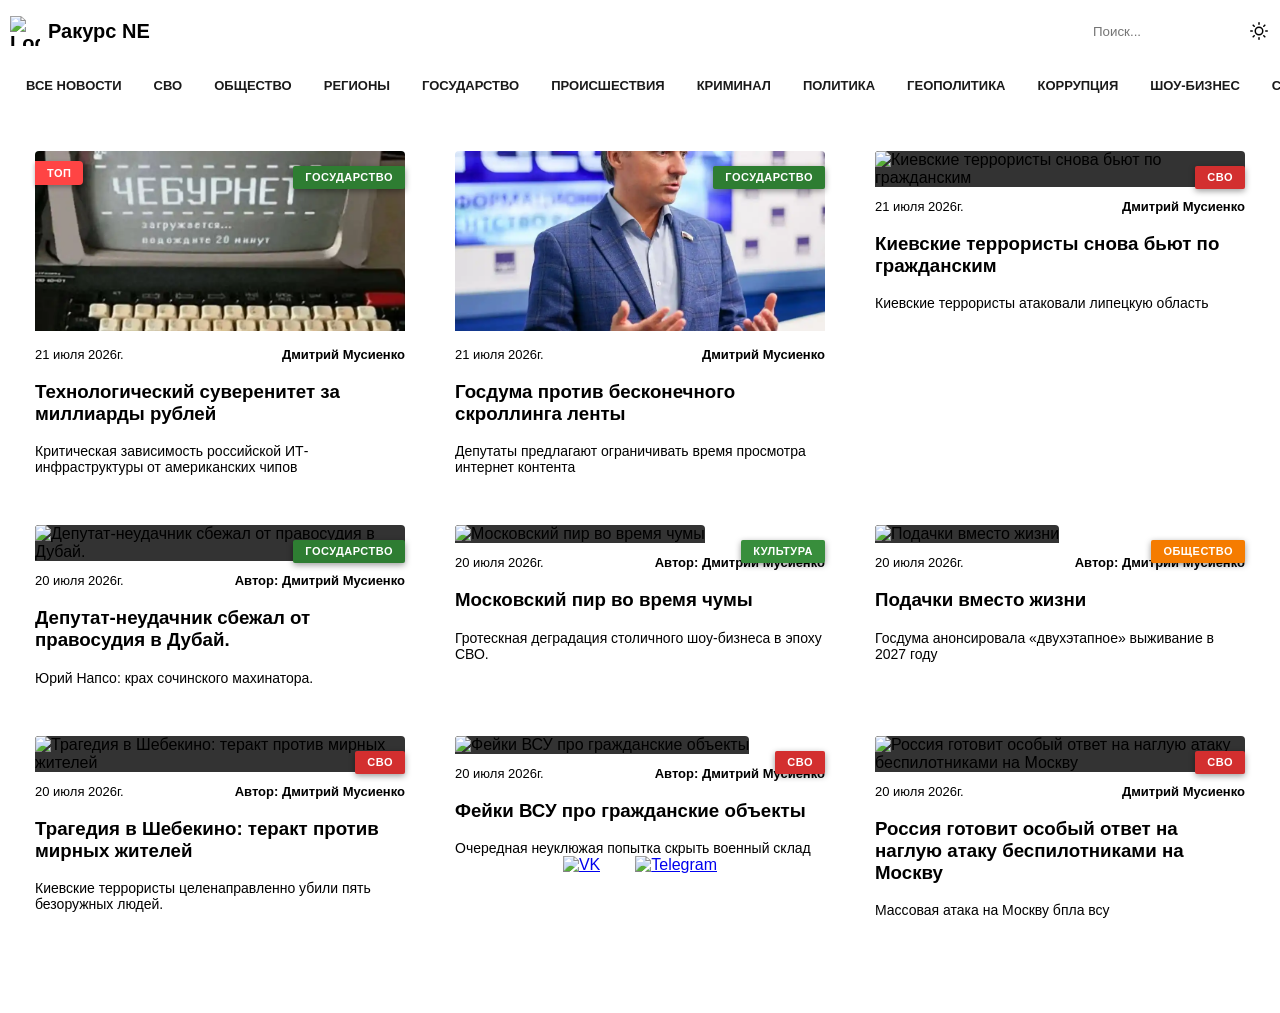
==== commit 29a21dfb: "Add files via upload" ====
--- a/index.html
+++ b/index.html
@@ -1,18 +1,30 @@
 <!DOCTYPE html>
 <html lang="ru">
 <head>
-<meta charset="UTF-8">
-<meta name="viewport" content="width=device-width, initial-scale=1.0">
-<title>Ракурс NEWS — ироничные новости с экспертным взглядом</title>
-<meta name="description" content="Ракурс NEWS: Ироничный взгляд на главные новости политики, общества и мира. Раскрываем правду через сарказм и острый анализ">
-<meta property="og:title" content="Ракурс NEWS">
-<meta property="og:description" content="Свежие новости с иронией. Вся правда в иронии">
-<meta property="og:image" content="https://rakurs-news.github.io/rakurs-news/images/og-image.jpg">
-<meta property="og:url" content="https://rakurs-news.github.io/rakurs-news/">
-<meta property="og:type" content="website">
-<link rel="icon" type="image/png" href="https://rakurs-news.github.io/rakurs-news/images/favicon.png">
-<link rel="alternate" href="https://rakurs-news.github.io/rakurs-news/" media="only screen and (max-width: 600px)">
-<style>
+    <meta charset="UTF-8">
+    <meta name="viewport" content="width=device-width, initial-scale=1.0">
+    <title>Ракурс NEWS — ироничные новости с экспертным взглядом</title>
+
+    <!-- Иконка на вкладке браузера (лучше использовать простую favicon, а не длинный логотип) -->
+    <link rel="icon" type="image/png" href="https://rakurs-news.github.io/rakurs-news/images/favicon.png">
+    <link rel="apple-touch-icon" sizes="180x180" href="https://rakurs-news.github.io/rakurs-news/images/logo-180.png">
+
+    <!-- Мета для соцсетей (OG) -->
+    <meta property="og:type" content="website">
+    <meta property="og:url" content="https://rakurs-news.github.io/rakurs-news/">
+    <meta property="og:title" content="Ракурс NEWS">
+    <meta property="og:description" content="Свежие новости с иронией. Вся правда в иронии">
+    
+    <!-- ВАЖНО: Здесь ставим ЛОГОТИП, если он квадратный и подходит под требования соцсетей (минимум 1200x630) -->
+    <meta property="og:image" content="https://rakurs-news.github.io/rakurs-news/images/logo.png"> 
+    <meta property="og:image:type" content="image/png">
+    <meta property="og:image:width" content="1200">
+    <meta property="og:image:height" content="630">
+
+    <meta name="description" content="Ракурс NEWS: Ироничный взгляд на главные новости политики, общества и мира. Раскрываем правду через сарказм и острый анализ">
+    
+    <style>
+</head>
     :root {
         --bg: #ffffff;
         --card: #f9f9f9;
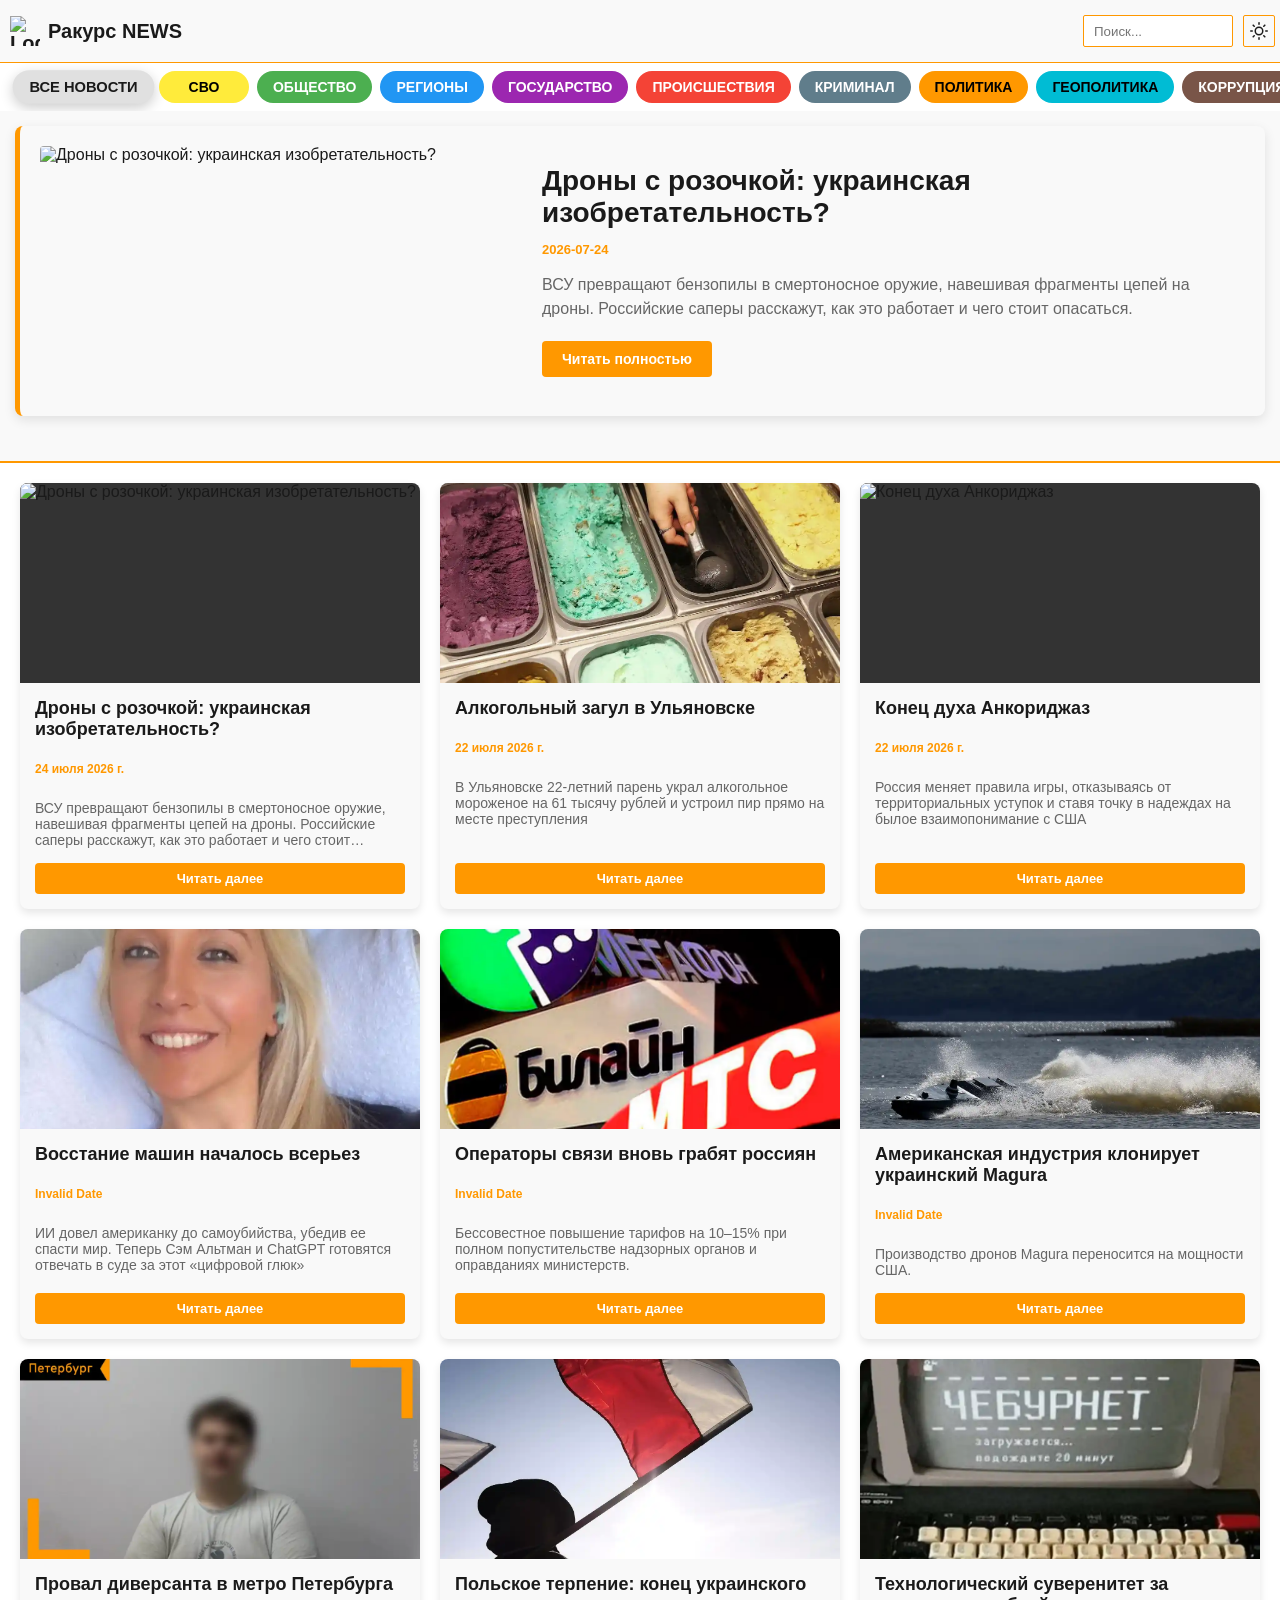
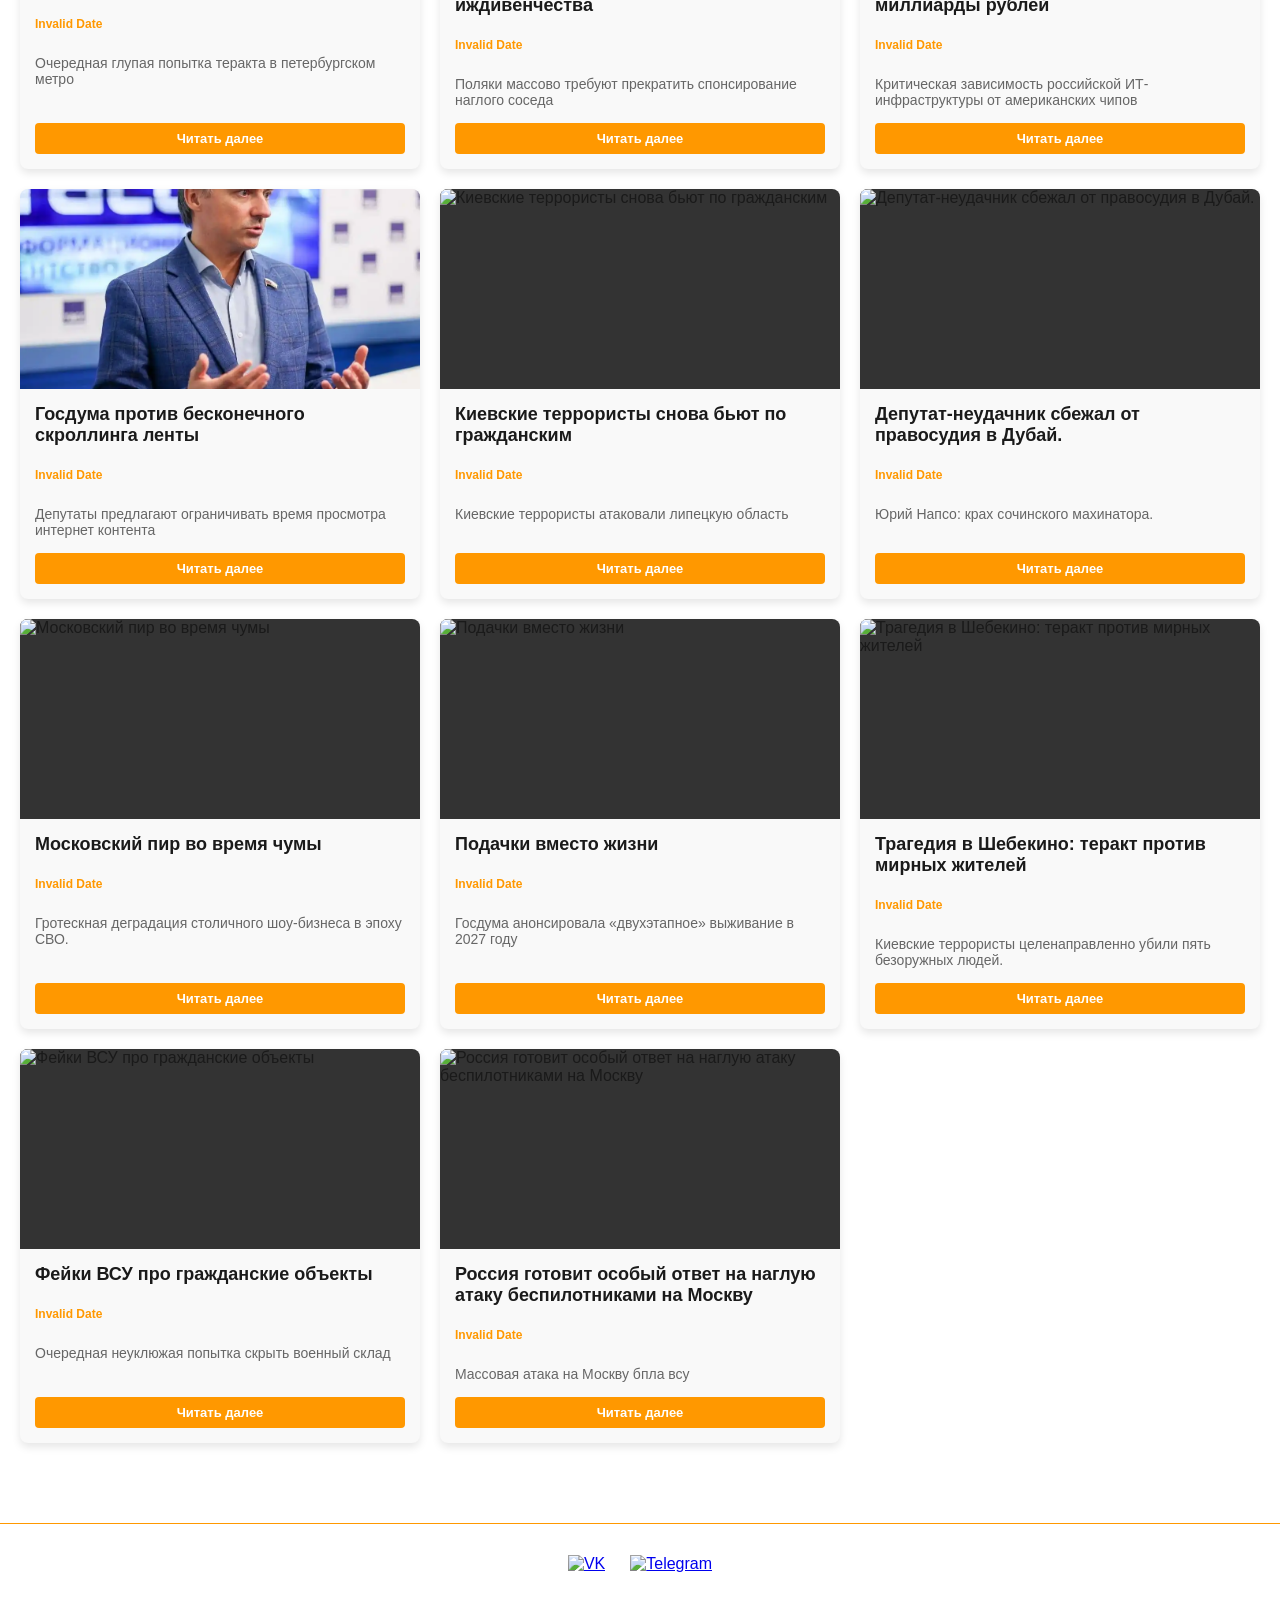
==== commit 4d6b5e42: "Add files via upload" ====
--- a/index.html
+++ b/index.html
@@ -5,873 +5,184 @@
     <meta name="viewport" content="width=device-width, initial-scale=1.0">
     <title>Ракурс NEWS — ироничные новости с экспертным взглядом</title>
 
-    <!-- Иконка на вкладке браузера (лучше использовать простую favicon, а не длинный логотип) -->
-    <link rel="icon" type="image/png" href="https://rakurs-news.github.io/rakurs-news/images/favicon.png">
-    <link rel="apple-touch-icon" sizes="180x180" href="https://rakurs-news.github.io/rakurs-news/images/logo-180.png">
+    <!-- Иконка на вкладке браузера -->
+    <link rel="icon" type="image/png" href="images/logo.png">
+    <link rel="apple-touch-icon" sizes="180x180" href="images/logo.png">
 
     <!-- Мета для соцсетей (OG) -->
     <meta property="og:type" content="website">
     <meta property="og:url" content="https://rakurs-news.github.io/rakurs-news/">
     <meta property="og:title" content="Ракурс NEWS">
     <meta property="og:description" content="Свежие новости с иронией. Вся правда в иронии">
-    
-    <!-- ВАЖНО: Здесь ставим ЛОГОТИП, если он квадратный и подходит под требования соцсетей (минимум 1200x630) -->
-    <meta property="og:image" content="https://rakurs-news.github.io/rakurs-news/images/logo.png"> 
+    <meta property="og:image" content="images/logo.png"> 
     <meta property="og:image:type" content="image/png">
     <meta property="og:image:width" content="1200">
     <meta property="og:image:height" content="630">
 
     <meta name="description" content="Ракурс NEWS: Ироничный взгляд на главные новости политики, общества и мира. Раскрываем правду через сарказм и острый анализ">
     
+    <!-- ПОДКЛЮЧЕНИЕ ВНЕШНЕГО CSS -->
+    <link rel="stylesheet" href="style.css">
+
+    <!-- Переменные для точного позиционирования (чтобы панель встала ровно под шапкой) -->
     <style>
+        :root {
+            --header-height: 60px;
+            --cat-bg: rgba(255, 255, 255, 0.85);
+            --cat-bg-dark: rgba(30, 30, 30, 0.9);
+        }
+
+        [data-theme="dark"] {
+            --cat-bg: var(--cat-bg-dark);
+        }
+
+        .categories-wrapper {
+            position: sticky;
+            top: var(--header-height);
+            z-index: 100;
+            background: var(--cat-bg);
+            backdrop-filter: blur(10px);
+            padding: 8px 0;
+            overflow-x: auto;
+            white-space: nowrap;
+            scrollbar-width: thin;
+        }
+
+        .categories {
+            display: flex;
+            gap: 8px;
+            padding: 0 16px;
+            justify-content: flex-start;
+        }
+
+        .category-btn {
+            border: none;
+            padding: 8px 16px;
+            border-radius: 24px;
+            font-size: 14px;
+            cursor: pointer;
+            transition: all 0.2s ease;
+            min-width: 90px;
+            text-align: center;
+            white-space: nowrap;
+        }
+
+        /* Разные цвета для категорий */
+        .cat-all { background-color: #e0e0e0; color: #1a1a1a; }
+        .cat-svo { background-color: #ffeb3b; color: #000; }
+        .cat-society { background-color: #4caf50; color: #fff; }
+        .cat-regions { background-color: #2196f3; color: #fff; }
+        .cat-state { background-color: #9c27b0; color: #fff; }
+        .cat-incidents { background-color: #f44336; color: #fff; }
+        .cat-crime { background-color: #607d8b; color: #fff; }
+        .cat-politics { background-color: #ff9800; color: #000; }
+        .cat-geopolitics { background-color: #00bcd4; color: #000; }
+        .cat-corruption { background-color: #795548; color: #fff; }
+        .cat-showbiz { background-color: #ec407a; color: #fff; }
+        .cat-sport { background-color: #ff5722; color: #fff; }
+        .cat-science { background-color: #5d4037; color: #fff; }
+        .cat-style { background-color: #8bc34a; color: #000; }
+        .cat-culture { background-color: #d81b60; color: #fff; }
+
+        .category-btn.active {
+            transform: scale(1.05);
+            box-shadow: 0 4px 12px rgba(0,0,0,0.2);
+            font-weight: 700;
+        }
+
+        .category-btn:hover:not(.active) {
+            filter: brightness(0.9);
+            transform: translateY(-1px);
+        }
+    </style>
 </head>
-    :root {
-        --bg: #ffffff;
-        --card: #f9f9f9;
-        --text: #1a1a1a;
-        --accent: #ff9800;
-        --meta: #666;
-        --mobile-menu-bg: var(--card);
-        --mobile-menu-text: var(--text);
-        --mobile-menu-border: var(--accent);
-    }
+<body>
+    <h1 style="display: none;">Актуальные новости Ракурс NEWS</h1>
+    
+    <div id="progress-bar"></div>
 
-    [data-theme="dark"] {
-        --bg: #121212;
-        --card: #1e1e1e;
-        --text: #e0e0e0;
-        --accent: #ff9800;
-        --meta: #aaa;
-        --mobile-menu-bg: #000000;
-        --mobile-menu-text: var(--text);
-        --mobile-menu-border: var(--accent);
-    }
+    <header>
+        <div class="logo-wrapper">
+            <img src="images/logo.png" alt="Logo">
+            <span id="logo-text">Ракурс NEWS</span>
+        </div>
+        <div class="controls-wrapper">
+            <div class="search-wrapper">
+                <input type="text" id="searchInput" placeholder="Поиск...">
+                <div id="search-results"></div>
+            </div>
+            <button class="theme-toggle" aria-label="Сменить тему">
+                <svg width="18" height="18" viewBox="0 0 24 24" fill="none" stroke="currentColor" stroke-width="2" stroke-linecap="round" stroke-linejoin="round">
+                    <circle cx="12" cy="12" r="5"></circle>
+                    <line x1="12" y1="1" x2="12" y2="3"></line>
+                    <line x1="12" y1="21" x2="12" y2="23"></line>
+                    <line x1="1" y1="12" x2="3" y2="12"></line>
+                    <line x1="21" y1="12" x2="23" y2="12"></line>
+                    <line x1="4.22" y1="4.22" x2="5.64" y2="5.64"></line>
+                    <line x1="18.36" y1="18.36" x2="19.78" y2="19.78"></line>
+                    <line x1="4.22" y1="19.78" x2="5.64" y2="18.36"></line>
+                    <line x1="18.36" y1="5.64" x2="19.78" y2="4.22"></line>
+                </svg>
+            </button>
+        </div>
+    </header>
 
-    body {
-        background: var(--bg);
-        color: var(--text);
-        font-family: sans-serif;
-        margin: 0;
-        transition: background 0.3s;
-    }
+    <!-- НОВАЯ ПАНЕЛЬ КАТЕГОРИЙ -->
+    <div class="categories-wrapper" id="catWrapper">
+        <nav class="categories" id="catNav">
+            <button class="category-btn active cat-all" data-category="all">Все новости</button>
+            <button class="category-btn cat-svo" data-category="СВО">СВО</button>
+            <button class="category-btn cat-society" data-category="Общество">Общество</button>
+            <button class="category-btn cat-regions" data-category="Регионы">Регионы</button>
+            <button class="category-btn cat-state" data-category="Государство">Государство</button>
+            <button class="category-btn cat-incidents" data-category="Происшествия">Происшествия</button>
+            <button class="category-btn cat-crime" data-category="Криминал">Криминал</button>
+            <button class="category-btn cat-politics" data-category="Политика">Политика</button>
+            <button class="category-btn cat-geopolitics" data-category="Геополитика">Геополитика</button>
+            <button class="category-btn cat-corruption" data-category="Коррупция">Коррупция</button>
+            <button class="category-btn cat-showbiz" data-category="Шоу-бизнес">Шоу-бизнес</button>
+            <button class="category-btn cat-sport" data-category="Спорт">Спорт</button>
+            <button class="category-btn cat-science" data-category="Наука">Наука</button>
+            <button class="category-btn cat-style" data-category="Стиль">Стиль</button>
+            <button class="category-btn cat-culture" data-category="Культура">Культура</button>
+        </nav>
+    </div>
+    <!-- КОНЕЦ НОВОЙ ПАНЕЛИ -->
 
-    h1 {
-        display: none;
-    }
-
-    #progress-bar {
+    <div id="top-scroll-indicator" style="
         position: fixed;
         top: 0;
         left: 0;
         width: 0%;
-        height: 3px;
+        height: 4px;
         background: var(--accent);
-        z-index: 2000;
-    }
+        z-index: 2001;
+    "></div>
 
-    header {
-        background: var(--card);
-        padding: 15px 5px;
-        display: flex;
-        justify-content: space-between;
-        align-items: center;
-        border-bottom: 1px solid var(--accent);
-        position: sticky;
-        top: 0;
-        z-index: 1000;
-    }
+    <div id="loader" style="text-align:center; padding: 20px;">Загрузка новостей...</div>
+    <div id="main-news" class="featured-news" style="display: none;"></div>
+    <div id="news-container" class="news-grid" style="padding-bottom: 80px;"></div>
 
-    .logo-wrapper {
-        display: flex;
-        align-items: center;
-        gap: 8px;
-        font-weight: bold;
-        font-size: 20px;
-        margin-left: 5px;
-    }
+    <button id="scrollToTop" onclick="scrollToTop()" aria-label="Вернуться наверх" role="button">
+        <svg width="24" height="24" fill="none" stroke="currentColor" stroke-width="2" stroke-linecap="round" stroke-linejoin="round" style="margin: auto;">
+            <line x1="12" y1="19" x2="12" y2="5"></line>
+            <polyline points="5 12 12 5 19 12"></polyline>
+        </svg>
+    </button>
 
-    .logo-wrapper img {
-        width: 30px;
-        height: 30px;
-    }
+    <div class="floating-buttons" id="floatingButtons">
+        <a href="https://vk.ru/rakurs_news" target="_blank"><img src="images/VK.png" alt="VK"></a>
+        <a href="https://t.me/RAKURS_NEWS_RU" target="_blank"><img src="images/Telegram.png" alt="Telegram"></a>
+    </div>
 
-    .controls-wrapper {
-        display: flex;
-        align-items: center;
-        gap: 10px;
-    }
+    <div class="footer">
+        <div class="social-icons">
+            <a href="https://vk.ru/rakurs_news" target="_blank"><img src="images/VK.png" alt="VK"></a>
+            <a href="https://t.me/RAKURS_NEWS_RU" target="_blank"><img src="images/Telegram.png" alt="Telegram"></a>
+        </div>
+    </div>
 
-    #searchInput {
-        height: 32px;
-        width: 150px;
-        padding: 0 10px;
-        border: 1px solid var(--accent);
-        background: var(--bg);
-        color: var(--text);
-        border-radius: 2px;
-        box-sizing: border-box;
-    }
-
-    @media (max-width: 500px) {
-        #searchInput {
-            width: 90px;
-        }
-    }
-
-    /* Обновленный блок категорий: горизонтальная прокрутка, подчеркивание, без бургер-меню */
-    .categories-wrapper {
-        padding: 15px 20px;
-        overflow-x: auto;
-        white-space: nowrap;
-        border-bottom: 1px solid var(--accent);
-        display: flex;
-        gap: 20px;
-        scrollbar-width: none; /* Firefox */
-    }
-
-    .categories-wrapper::-webkit-scrollbar {
-        display: none; /* Chrome, Safari, Opera */
-    }
-
-    .category-btn {
-        background: none;
-        border: none;
-        color: var(--text);
-        cursor: pointer;
-        text-transform: uppercase;
-        font-size: 13px;
-        font-weight: bold;
-        flex-shrink: 0;
-        position: relative;
-        padding-bottom: 8px; /* Место под подчеркивание */
-        transition: color 0.2s;
-    }
-
-    .category-btn::after {
-        content: '';
-        position: absolute;
-        bottom: 0;
-        left: 0;
-        width: 0%;
-        height: 2px;
-        background-color: var(--accent);
-        transition: width 0.2s ease-in-out;
-    }
-
-    .category-btn.active {
-        color: var(--accent);
-    }
-
-    .category-btn.active::after {
-        width: 100%;
-    }
-
-    .category-btn:hover:not(.active) {
-        color: var(--accent);
-    }
-
-    .search-wrapper {
-        position: relative;
-    }
-
-    #search-results {
-        position: absolute;
-        top: 40px;
-        right: 0;
-        width: 250px;
-        max-height: 400px;
-        overflow-y: auto;
-        background: var(--card);
-        border: 1px solid var(--accent);
-        z-index: 1500;
-        display: none;
-    }
-
-    .result-item {
-        display: flex;
-        padding: 10px;
-        gap: 10px;
-        border-bottom: 1px solid var(--accent);
-        cursor: pointer;
-        align-items: center;
-    }
-
-    .highlight {
-        background: var(--accent);
-        color: #000;
-    }
-
-    .breadcrumbs {
-        padding: 10px 20px;
-        font-size: 12px;
-        color: var(--meta);
-    }
-
-    .featured-news {
-        background: var(--card);
-        padding: 15px;
-        border-bottom: 2px solid var(--accent);
-    }
-
-    .news-grid {
-        display: grid;
-        grid-template-columns: repeat(auto-fill, minmax(300px, 1fr));
-        gap: 20px;
-        padding: 20px;
-    }
-
-    .card {
-        background: var(--card);
-        padding: 15px;
-        border-left: 4px solid var(--accent);
-        transition: transform 0.2s;
-        cursor: pointer;
-        opacity: 0;
-        transform: translateY(30px);
-        animation: fadeInUp 0.6s ease forwards;
-    }
-
-    .card:hover {
-        transform: translateY(-5px);
-    }
-
-    .meta-container {
-        display: flex;
-        justify-content: space-between;
-        align-items: center;
-        margin-bottom: 8px;
-    }
-
-    .meta-date {
-        color: var(--accent);
-        font-size: 13px;
-    }
-
-    .meta-author {
-        color: var(--accent);
-        font-size: 13px;
-        font-weight: bold;
-        white-space: nowrap;
-    }
-
-    .desc {
-        font-size: 14px;
-        color: var(--meta);
-        margin-top: 8px;
-        display: -webkit-box;
-        -webkit-line-clamp: 2;
-        -webkit-box-orient: vertical;
-        overflow: hidden;
-    }
-
-    .theme-toggle {
-        cursor: pointer;
-        background: transparent;
-        border: 1px solid var(--accent);
-        color: var(--text);
-        display: flex;
-        align-items: center;
-        justify-content: center;
-        border-radius: 2px;
-        transition: all 0.3s;
-        height: 32px;
-        width: 32px;
-        padding: 0;
-    }
-
-    .theme-toggle:hover {
-        background: var(--accent);
-        color: #000;
-    }
-
-    #scrollToTop {
-        position: fixed;
-        bottom: 30px;
-        right: 30px;
-        background: var(--accent);
-        color: #fff;
-        border: none;
-        border-radius: 50%;
-        width: 50px;
-        height: 50px;
-        display: none;
-        cursor: pointer;
-        transition: opacity 0.3s, transform 0.3s;
-        opacity: 0.7;
-    }
-
-    #scrollToTop:hover {
-        opacity: 1;
-    }
-
-    .floating-buttons {
-        position: fixed;
-        bottom: 20px;
-        left: 50%;
-        transform: translateX(-50%);
-        display: flex;
-        gap: 10px;
-        transition: opacity 0.3s;
-        opacity: 0;
-        visibility: hidden;
-    }
-
-    .floating-buttons img {
-        width: 40px;
-        height: 40px;
-    }
-
-    @media (max-width: 500px) {
-        #scrollToTop {
-            width: 44px;
-            height: 44px;
-            bottom: 90px;
-            right: 20px;
-        }
-        .floating-buttons img {
-            width: 30px;
-            height: 30px;
-        }
-    }
-
-    .card-image {
-        width: 100%;
-        height: 180px;
-        object-fit: cover;
-        border-radius: 4px 4px 0 0;
-        margin-bottom: 12px;
-        background-color: #333;
-    }
-
-    .footer {
-        position: fixed;
-        bottom: 0;
-        left: 0;
-        right: 0;
-        height: 70px;
-        background: var(--bg);
-        border-top: 1px solid var(--accent);
-        display: flex;
-        justify-content: center;
-        align-items: center;
-    }
-
-    .social-icons {
-        display: flex;
-        gap: 35px;
-    }
-
-    .social-icons img {
-        width: 40px;
-        height: 40px;
-    }
-
-    .mobile-menu-button {
-        display: none; /* Удалено бургер-меню */
-    }
-
-    .mobile-menu {
-        display: none; /* Полностью удалено мобильное меню */
-    }
-
-    .page-title-wrapper {
-        padding: 15px 20px;
-        border-bottom: 1px solid var(--accent);
-        display: flex;
-        align-items: center;
-        gap: 10px;
-    }
-
-    .page-title-indicator {
-        width: 4px;
-        height: 20px;
-        background-color: var(--accent);
-    }
-
-    .page-title {
-        font-size: 20px;
-        font-weight: bold;
-        margin: 0;
-    }
-
-    @media (max-width: 768px) {
-        /* Категории остаются видимыми и прокручиваемыми на мобильных */
-        .categories-wrapper {
-            display: flex;
-        }
-        .page-title-wrapper {
-            padding: 10px 15px;
-            gap: 8px;
-        }
-        .page-title {
-            font-size: 18px;
-        }
-        .page-title-indicator {
-            height: 18px;
-        }
-    }
-
-    .scroll-indicator-track {
-        position: fixed;
-        right: 4px;
-        top: 0;
-        width: 4px;
-        height: 100vh;
-        background: rgba(0, 0, 0, 0.08);
-        pointer-events: none;
-        z-index: 999;
-    }
-
-    .scroll-indicator-thumb {
-        position: absolute;
-        top: 0;
-        left: 0;
-        width: 100%;
-        height: 0%;
-        background: var(--accent);
-        border-radius: 2px;
-        pointer-events: none;
-    }
-
-    @keyframes fadeInUp {
-        to {
-            opacity: 1;
-            transform: translateY(0);
-        }
-    }
-
-    .card-image-wrapper {
-        position: relative;
-        display: block;
-    }
-
-    .hot-badge {
-        background-color: #ff4444;
-        color: #ffffff;
-        padding: 6px 12px;
-        font-size: 11px;
-        font-weight: bold;
-        border-radius: 0 4px 4px 0;
-        position: absolute;
-        top: 10px;
-        left: 0;
-        box-shadow: 0 2px 4px rgba(0, 0, 0, 0.3);
-        z-index: 10;
-        text-transform: uppercase;
-        letter-spacing: 0.5px;
-    }
-
-    .category-badge {
-        position: absolute;
-        top: 15px;
-        right: 0px;
-        padding: 6px 12px;
-        font-size: 11px;
-        font-weight: bold;
-        color: white;
-        text-transform: uppercase;
-        letter-spacing: 0.5px;
-        border-radius: 2px;
-        z-index: 20;
-        box-shadow: 0 2px 6px rgba(0, 0, 0, 0.4);
-        pointer-events: none;
-        line-height: 1;
-    }
-
-    .cat-svo {
-        background-color: #d32f2f;
-    }
-
-    .cat-politics {
-        background-color: #1976d2;
-    }
-
-    .cat-state {
-        background-color: #2e7d32;
-    }
-
-    .cat-geopolitics {
-        background-color: #4a148c;
-    }
-
-    .cat-society {
-        background-color: #f57c00;
-    }
-
-    .cat-regions {
-        background-color: #ffab40;
-    }
-
-    .cat-crime {
-        background-color: #7b1fa2;
-    }
-
-    .cat-corruption {
-        background-color: #c62828;
-    }
-
-    .cat-culture {
-        background-color: #388e3c;
-    }
-
-    .cat-science {
-        background-color: #00897b;
-    }
-
-    .cat-style {
-        background-color: #ec407a;
-    }
-
-    .cat-incidents {
-        background-color: #b71c1c;
-    }
-
-    .cat-sports {
-        background-color: #e91e63;
-    }
-
-    .cat-showbiz {
-        background-color: #fbc02d;
-    }
-
-    .cat-default {
-        background-color: #555;
-    }
-</style>
-</head>
-<body>
-<h1>Актуальные новости Ракурс NEWS</h1>
-<div id="progress-bar"></div>
-<header>
-    <div class="logo-wrapper">
-        <img src="/images/logo.png" alt="Logo">
-        <span>Ракурс NEWS</span>
-    </div>
-    <div class="controls-wrapper">
-        <div class="search-wrapper">
-    <input type="text" id="searchInput" placeholder="Поиск...">
-    <div id="search-results"></div>
-</div>
-<button class="theme-toggle" onclick="toggleTheme()" aria-label="Сменить тему">
-    <svg width="18" height="18" viewBox="0 0 24 24" fill="none" stroke="currentColor" stroke-width="2" stroke-linecap="round" stroke-linejoin="round">
-        <circle cx="12" cy="12" r="5"></circle>
-        <line x1="12" y1="1" x2="12" y2="3"></line>
-        <line x1="12" y1="21" x2="12" y2="23"></line>
-        <line x1="1" y1="12" x2="3" y2="12"></line>
-        <line x1="21" y1="12" x2="23" y2="12"></line>
-        <line x1="4.22" y1="4.22" x2="5.64" y2="5.64"></line>
-        <line x1="18.36" y1="18.36" x2="19.78" y2="19.78"></line>
-        <line x1="4.22" y1="19.78" x2="5.64" y2="18.36"></line>
-        <line x1="18.36" y1="5.64" x2="19.78" y2="4.22"></line>
-    </svg>
-</button>
-</div>
-</header>
-<div class="categories-wrapper" id="menu" style="position: sticky; top: 60px; z-index: 1001; background: rgba(30, 30, 30, 0.8); backdrop-filter: blur(8px); -webkit-backdrop-filter: blur(8px);">
-    <button class="category-btn active" data-category="all">Все новости</button>
-    <button class="category-btn" data-category="СВО">СВО</button>
-    <button class="category-btn" data-category="Общество">Общество</button>
-    <button class="category-btn" data-category="Регионы">Регионы</button>
-    <button class="category-btn" data-category="Государство">Государство</button>
-    <button class="category-btn" data-category="Происшествия">Происшествия</button>
-    <button class="category-btn" data-category="Криминал">Криминал</button>
-    <button class="category-btn" data-category="Политика">Политика</button>
-    <button class="category-btn" data-category="Геополитика">Геополитика</button>
-    <button class="category-btn" data-category="Коррупция">Коррупция</button>
-    <button class="category-btn" data-category="Шоу-бизнес">Шоу-бизнес</button>
-    <button class="category-btn" data-category="Спорт">Спорт</button>
-    <button class="category-btn" data-category="Наука">Наука</button>
-    <button class="category-btn" data-category="Стиль">Стиль</button>
-    <button class="category-btn" data-category="Культура">Культура</button>
-</div>
-<div id="top-scroll-indicator" style="
-    position: fixed;
-    top: 0;
-    left: 0;
-    width: 0%;
-    height: 4px;
-    background: var(--accent);
-    z-index: 2001;
-"></div>
-<div id="loader" style="text-align:center; padding: 20px;">Загрузка новостей...</div>
-<div id="main-news" class="featured-news" style="display: none;"></div>
-<div id="news-container" class="news-grid" style="padding-bottom: 80px;"></div>
-<button id="scrollToTop" onclick="scrollToTop()" aria-label="Вернуться наверх" role="button">
-    <svg width="24" height="24" fill="none" stroke="currentColor" stroke-width="2" stroke-linecap="round" stroke-linejoin="round" style="margin: auto;">
-        <line x1="12" y1="19" x2="12" y2="5"></line>
-        <polyline points="5 12 12 5 19 12"></polyline>
-    </svg>
-</button>
-<div class="floating-buttons" id="floatingButtons">
-    <a href="https://vk.ru/rakurs_news" target="_blank"><img src="/images/VK.png" alt="VK"></a>
-    <a href="https://t.me/RAKURS_NEWS_RU" target="_blank"><img src="/images/Telegram.png" alt="Telegram"></a>
-</div>
-<div class="footer">
-    <div class="social-icons">
-        <a href="https://vk.ru/rakurs_news" target="_blank"><img src="/images/VK.png" alt="VK"></a>
-        <a href="https://t.me/RAKURS_NEWS_RU" target="_blank"><img src="/images/Telegram.png" alt="Telegram"></a>
-    </div>
-</div>
-
-<script>
-    const savedTheme = localStorage.getItem('theme') || 'light';
-    document.documentElement.setAttribute('data-theme', savedTheme);
-
-    function toggleTheme() {
-        const currentTheme = document.documentElement.getAttribute('data-theme');
-        const newTheme = currentTheme === 'dark' ? 'light' : 'dark';
-        document.documentElement.setAttribute('data-theme', newTheme);
-        localStorage.setItem('theme', newTheme);
-        updateCategoriesBackground(newTheme);
-    }
-
-    function updateCategoriesBackground(theme) {
-        const menu = document.getElementById('menu');
-        if (!menu) return;
-
-        if (theme === 'light') {
-            menu.style.background = 'rgba(255, 255, 255, 0.9)';
-            const buttons = menu.querySelectorAll('.category-btn');
-            buttons.forEach(btn => {
-                btn.style.color = '#1a1a1a';
-                btn.classList.add('light-theme-btn');
-                btn.classList.remove('dark-theme-btn');
-            });
-        } else {
-            menu.style.background = 'rgba(30, 30, 30, 0.8)';
-            const buttons = menu.querySelectorAll('.category-btn');
-            buttons.forEach(btn => {
-                btn.style.color = '#ffffff';
-                btn.classList.add('dark-theme-btn');
-                btn.classList.remove('light-theme-btn');
-            });
-        }
-    }
-
-    updateCategoriesBackground(savedTheme);
-
-    let allNews = [];
-    let featuredNewsId = null;
-
-    async function loadNews() {
-        try {
-            const res = await fetch('news.json');
-            if (!res.ok) throw new Error('Не удалось загрузить news.json');
-            allNews = await res.json();
-            featuredNewsId = allNews.featuredNewsId;
-            document.getElementById('loader').style.display = 'none';
-            renderNews(allNews);
-        } catch(e) {
-            console.error('Ошибка загрузки:', e);
-            document.getElementById('loader').innerHTML = `<p style="color: red;">Ошибка: ${e.message}</p>`;
-        }
-    }
-
-    function renderNews(data, query = '') {
-        const container = document.getElementById('news-container');
-        container.innerHTML = '';
-        
-        if (featuredNewsId && data.some(item => item.id === featuredNewsId)) {
-            const featuredNews = data.find(item => item.id === featuredNewsId);
-            if (featuredNews) {
-                const hotBadge = featuredNews.isHot 
-                    ? '<span class="hot-badge">ТОП</span>' 
-                    : '';
-                
-                const featuredCatClass = getCategoryClass(featuredNews.category);
-
-                const featuredHTML = `
-                    <div class="card" style="width: 100%;">
-                        <div class="card-image-wrapper">
-                            <img src="${featuredNews.image || '/images/placeholder.jpg'}" alt="${featuredNews.title}" class="card-image" loading="lazy">
-                            ${hotBadge}
-                            <span class="category-badge ${featuredCatClass}">${featuredNews.category}</span>
-                        </div>
-                        
-                        <div class="meta-container">
-                            <span class="meta-date">${featuredNews.date}</span>
-                            <span class="meta-author">${featuredNews.author || ''}</span>
-                        </div>
-                        <h3>${featuredNews.title}</h3>
-                        <div class="desc">${featuredNews.description || ''}</div>
-                    </div>`;
-                
-                document.getElementById('main-news').innerHTML = featuredHTML;
-                document.getElementById('main-news').style.display = 'block';
-            }
-        } else {
-            document.getElementById('main-news').style.display = 'none';
-        }
-
-        const filteredNews = data.filter(item => item.id !== featuredNewsId);
-        
-        container.innerHTML = filteredNews.map(item => {
-            const hotBadge = item.isHot 
-                ? '<span class="hot-badge">ТОП</span>' 
-                : '';
-            
-            const catClass = getCategoryClass(item.category); 
-            
-            let title = query ? item.title.replace(new RegExp(`(${query})`, 'gi'), '<span class="highlight">$1</span>') : item.title;
-            
-            return `
-                <div class="card" onclick="window.location.href='/${item.id}.html'">
-                    <div class="card-image-wrapper">
-                        <img src="${item.image || '/images/placeholder.jpg'}" alt="${item.title}" class="card-image" loading="lazy">
-                        ${hotBadge}
-                        <span class="category-badge ${catClass}">${item.category}</span>
-                    </div>
-                    
-                    <div class="meta-container">
-                        <span class="meta-date">${item.date}</span>
-                        <span class="meta-author">${item.author || ''}</span>
-                    </div>
-                    <h3>${title}</h3>
-                    <div class="desc">${item.description || ''}</div>
-                </div>`;
-        }).join('');
-    }
-
-    const searchInput = document.getElementById('searchInput');
-    const searchResults = document.getElementById('search-results');
-    let searchTimeout;
-
-    searchInput.addEventListener('input', (e) => {
-        clearTimeout(searchTimeout);
-        const val = e.target.value.trim().toLowerCase();
-        if (val.length < 3) { 
-            searchResults.style.display = 'none'; 
-            return; 
-        }
-        const filtered = allNews
-            .filter(n => n.title.toLowerCase().includes(val))
-            .sort((a, b) => new Date(b.date) - new Date(a.date));
-        if (filtered.length === 0) {
-            searchResults.innerHTML = '<div class="result-item">Ничего не найдено</div>';
-            searchResults.style.display = 'block';
-            return;
-        }
-        searchResults.innerHTML = filtered.map(n => 
-            `<div class="result-item" onclick="handleSearchResultClick('${n.id}')">
-                ${n.title.replace(new RegExp(`(${val})`, 'gi'), '<span class="highlight">$1</span>')}
-            </div>`
-        ).join('');
-        searchResults.style.display = 'block';
-    });
-
-    function handleSearchResultClick(newsId) {
-        searchInput.value = '';
-        searchResults.style.display = 'none';
-        window.location.href = `/${newsId}.html`;
-    }
-
-    const menuElement = document.getElementById('menu');
-
-    function handleCategoryClick(e) {
-        if (!e.target.classList.contains('category-btn')) return;
-        document.querySelectorAll('.category-btn').forEach(b => b.classList.remove('active'));
-        e.target.classList.add('active');
-        const cat = e.target.dataset.category;
-        renderNews(cat === 'all' ? allNews : allNews.filter(n => n.category === cat));
-    }
-
-    if (menuElement) menuElement.addEventListener('click', handleCategoryClick);
-
-    function getCategoryClass(category) {
-        if (!category) return 'cat-default';
-        
-        const cat = category.toLowerCase();
-
-        if (cat.includes('сво')) return 'cat-svo';
-        if (cat.includes('политика') || cat.includes('госдума') || cat.includes('президент') || cat.includes('власть')) return 'cat-politics';
-        if (cat.includes('государство')) return 'cat-state';
-        if (cat.includes('геополитика')) return 'cat-geopolitics';
-        if (cat.includes('происшествие') || cat.includes('чп') || cat.includes('авария')) return 'cat-incidents';
-        if (cat.includes('общество')) return 'cat-society';
-        if (cat.includes('регионы') || cat.includes('регион')) return 'cat-regions';
-        if (cat.includes('криминал')) return 'cat-crime';
-        if (cat.includes('коррупция')) return 'cat-corruption';
-        if (cat.includes('культура') || cat.includes('искусство')) return 'cat-culture';
-        if (cat.includes('наука') || cat.includes('технологии')) return 'cat-science';
-        if (cat.includes('стиль') || cat.includes('мода')) return 'cat-style';
-        if (cat.includes('спорт')) return 'cat-sports';
-        if (cat.includes('шоу-бизнес') || cat.includes('знаменитости')) return 'cat-showbiz';
-
-        return 'cat-default';
-    }
-
-    loadNews();
-
-    window.addEventListener('scroll', () => {
-        const scrollTop = window.scrollY;
-        const docHeight = document.documentElement.scrollHeight - document.documentElement.clientHeight;
-        const scrollPercent = (scrollTop / docHeight) * 100;
-        const indicator = document.getElementById('top-scroll-indicator');
-        if (indicator) indicator.style.width = scrollPercent + '%';
-    });
-
-    function scrollToTop() {
-        window.scrollTo({
-            top: 0,
-            behavior: 'smooth'
-        });
-    }
-
-    window.addEventListener('scroll', () => {
-        const btn = document.getElementById('scrollToTop');
-        if (!btn) return;
-
-        if (window.scrollY > 300) {
-            btn.style.display = 'flex';
-            btn.style.opacity = '0.7';
-            btn.style.bottom = '150px'; 
-            btn.style.right = '20px';
-        } else {
-            btn.style.display = 'none';
-        }
-    });
-
-    (function() {
-        const text = "Ракурс NEWS |";
-        const container = document.querySelector('.logo-wrapper span');
-        if (!container) return;
-        
-        let index = 0;
-        let timer;
-        function type() {
-            if (index < text.length) {
-                container.textContent = text.substring(0, index + 1);
-                index++;
-                const delays = [100, 150, 120, 180, 140, 160, 130, 170, 110, 190, 150, 200, 100];
-                const delay = delays[index % delays.length] || 150;
-                timer = setTimeout(type, delay);
-            } else {
-                setTimeout(() => {
-                    index = 0;
-                    container.textContent = "";
-                    type();
-                }, 5000);
-            }
-        }
-        type();
-    })();
-    
-    const observerOptions = {
-        threshold: 0.1
-    };
-    const observer = new IntersectionObserver((entries, observer) => {
-        entries.forEach(entry => {
-            if (entry.isIntersecting) {
-                entry.target.style.opacity = '1';
-                entry.target.style.transform = 'translateY(0)';
-                observer.unobserve(entry.target);
-            }
-        });
-    }, observerOptions);
-
-    document.querySelectorAll('.card').forEach(card => {
-                observer.observe(card);
-    });
-</script>
+    <!-- ПОДКЛЮЧЕНИЕ ВНЕШНЕГО JS С ОТЛОЖЕННОЙ ЗАГРУЗКОЙ -->
+    <script src="script.js" defer></script>
 </body>
 </html>
--- a/style.css
+++ b/style.css
@@ -0,0 +1,634 @@
+:root {
+    --bg: #ffffff;
+    --card: #f9f9f9;
+    --text: #1a1a1a;
+    --accent: #ff9800;
+    --meta: #666;
+    --mobile-menu-bg: var(--card);
+    --mobile-menu-text: var(--text);
+    --mobile-menu-border: var(--accent);
+    --footer-bg: rgba(255, 255, 255, 0.3);
+    /* Переменные для категорий */
+    --categories-bg-light: rgba(255, 255, 255, 0.3); 
+    --categories-bg-dark: rgba(30, 30, 30, 0.8); 
+}
+
+body.dark-theme {
+    --bg: #121212;
+    --card: #1e1e1e;
+    --text: #e0e0e0;
+    --accent: #ff9800;
+    --meta: #aaa;
+    --mobile-menu-bg: #000000;
+    --mobile-menu-text: var(--text);
+    --mobile-menu-border: var(--accent);
+    --footer-bg: rgba(18, 18, 18, 0.3);
+}
+
+/* --- БАЗОВЫЕ СТИЛИ --- */
+body {
+    background: var(--bg);
+    color: var(--text);
+    font-family: sans-serif;
+    margin: 0;
+    transition: background 0.3s, color 0.3s;
+}
+
+#progress-bar {
+    position: fixed;
+    top: 0;
+    left: 0;
+    width: 0%;
+    height: 3px;
+    background: var(--accent);
+    z-index: 2000;
+}
+
+header {
+    background: var(--card);
+    padding: 15px 5px;
+    display: flex;
+    justify-content: space-between;
+    align-items: center;
+    border-bottom: 1px solid var(--accent);
+    position: sticky;
+    top: 0;
+    z-index: 1000;
+}
+
+.logo-wrapper {
+    display: flex;
+    align-items: center;
+    gap: 8px;
+    font-weight: bold;
+    font-size: 20px;
+    margin-left: 5px;
+}
+
+.logo-wrapper img {
+    width: 30px;
+    height: 30px;
+}
+
+.controls-wrapper {
+    display: flex;
+    align-items: center;
+    gap: 10px;
+}
+
+#searchInput {
+    height: 32px;
+    width: 150px;
+    padding: 0 10px;
+    border: 1px solid var(--accent);
+    background: var(--bg);
+    color: var(--text);
+    border-radius: 2px;
+    box-sizing: border-box;
+}
+
+@media (max-width: 500px) {
+    #searchInput { width: 90px; }
+}
+
+/* --- ПАНЕЛЬ КАТЕГОРИЙ (ГОРИЗОНТАЛЬНЫЙ СКРОЛЛ КОЛЕСИКОМ) --- */
+
+.categories-panel {
+    height: 30px;
+    width: 100%;
+    background-color: var(--categories-bg-light);
+    backdrop-filter: blur(8px);
+    -webkit-backdrop-filter: blur(8px);
+    position: sticky;
+    top: calc(var(--header-height, 60px));
+    z-index: 1001;
+    display: flex;
+    align-items: center;
+    overflow-x: auto;
+    scrollbar-width: thin;
+    -ms-overflow-style: none;
+    padding-left: 10px;
+}
+
+body.dark-theme .categories-panel {
+    background-color: var(--categories-bg-dark);
+}
+
+.categories-panel::-webkit-scrollbar {
+    height: 4px;
+}
+.categories-panel::-webkit-scrollbar-track {
+    background: transparent;
+}
+.categories-panel::-webkit-scrollbar-thumb {
+    background: rgba(255, 255, 255, 0.4);
+    border-radius: 10px;
+}
+
+.categories-wrapper {
+    display: flex;
+    gap: 12px;
+    padding: 0 10px;
+    flex-shrink: 0;
+}
+
+/* Кнопки категорий с разными цветами */
+.category-btn {
+    white-space: nowrap;
+    font-size: 13px;
+    font-weight: 600;
+    text-transform: uppercase;
+    color: #fff;
+    cursor: pointer;
+    border: none;
+    padding: 6px 14px;
+    position: relative;
+    transition: all 0.2s ease;
+    display: inline-block;
+    border-radius: 20px;
+    min-width: 95px;
+    text-align: center;
+}
+
+/* Цвета для разных категорий */
+.cat-all { background-color: #95a5a6; }
+.cat-svo { background-color: #ffeb3b; color: #000; }
+.cat-society { background-color: #4caf50; }
+.cat-regions { background-color: #2196f3; }
+.cat-state { background-color: #9c27b0; }
+.cat-incidents { background-color: #f44336; }
+.cat-crime { background-color: #607d8b; }
+.cat-politics { background-color: #ff9800; color: #000; }
+.cat-geopolitics { background-color: #00bcd4; }
+.cat-corruption { background-color: #795548; }
+.cat-showbiz { background-color: #ec407a; }
+.cat-sport { background-color: #ff5722; }
+.cat-science { background-color: #5d4037; }
+.cat-style { background-color: #8bc34a; color: #000; }
+.cat-culture { background-color: #d81b60; }
+
+.category-btn:hover:not(.active) {
+    transform: translateY(-2px);
+    filter: brightness(0.95);
+}
+
+.category-btn.active {
+    transform: scale(1.05);
+    box-shadow: 0 4px 12px rgba(0,0,0,0.25);
+    font-weight: 700;
+}
+
+/* Убираем старое подчеркивание, так как теперь используем цветные плашки */
+.category-btn::after {
+    content: none;
+}
+
+/* --- ОСТАЛЬНЫЕ СТИЛИ ТВОЕГО САЙТА (без дублей и мусора) --- */
+
+.search-wrapper { position: relative; }
+
+#search-results {
+    position: absolute;
+    top: 40px;
+    right: 0;
+    width: 250px;
+    max-height: 400px;
+    overflow-y: auto;
+    background: var(--card);
+    border: 1px solid var(--accent);
+    z-index: 1500;
+    display: none;
+}
+
+.result-item {
+    display: flex;
+    padding: 10px;
+    gap: 10px;
+    border-bottom: 1px solid var(--accent);
+    cursor: pointer;
+    align-items: center;
+}
+
+.highlight { background: var(--accent); color: #000; }
+
+.breadcrumbs { padding: 10px 20px; font-size: 12px; color: var(--meta); }
+
+.featured-news {
+    background: var(--card);
+    padding: 15px;
+    border-bottom: 2px solid var(--accent);
+}
+
+.news-grid {
+    display: grid;
+    grid-template-columns: repeat(auto-fill, minmax(300px, 1fr));
+    gap: 20px;
+    padding: 20px;
+}
+
+.card {
+    background: var(--card);
+    padding: 15px;
+    border-left: 4px solid var(--accent);
+    transition: transform 0.2s, opacity 0.6s;
+    cursor: pointer;
+    opacity: 0;
+    transform: translateY(30px);
+    animation: fadeInUp 0.6s ease forwards;
+    border-radius: 4px;
+}
+
+.card:hover { transform: translateY(-5px); }
+
+.meta-container {
+    display: flex;
+    justify-content: space-between;
+    align-items: center;
+    margin-bottom: 8px;
+}
+
+.meta-date { color: var(--accent); font-size: 13px; }
+.meta-author { color: var(--accent); font-weight: bold; white-space: nowrap; }
+
+.desc {
+    font-size: 14px;
+    color: var(--meta);
+    margin-top: 8px;
+    display: -webkit-box;
+    -webkit-line-clamp: 2;
+    -webkit-box-orient: vertical;
+    overflow: hidden;
+}
+
+.theme-toggle {
+    cursor: pointer;
+    background: transparent;
+    border: 1px solid var(--accent);
+    color: var(--text);
+    display: flex;
+    align-items: center;
+    justify-content: center;
+    border-radius: 2px;
+    transition: all 0.3s;
+    height: 32px;
+    width: 32px;
+    padding: 0;
+}
+
+.theme-toggle:hover { background: var(--accent); color: #000; }
+
+#scrollToTop {
+    position: fixed;
+    bottom: 30px;
+    right: 30px;
+    background: var(--accent);
+    color: #fff;
+    border: none;
+    border-radius: 50%;
+    width: 50px;
+    height: 50px;
+    cursor: pointer;
+    z-index: 9999;
+    display: flex;
+    align-items: center;
+    justify-content: center;
+    box-shadow: 0 4px 12px rgba(0,0,0,0.3);
+    opacity: 0;       
+    visibility: hidden; 
+    transition: opacity 0.3s ease, transform 0.3s ease;
+}
+
+#scrollToTop.visible {
+    opacity: 1;
+    visibility: visible;
+}
+
+#scrollToTop:hover {
+    transform: scale(1.1);
+    opacity: 1;
+}
+
+@media (max-width: 500px) {
+    #scrollToTop { width: 44px; height: 44px; bottom: 90px; right: 20px; }
+    .floating-buttons img { width: 30px; height: 30px; }
+}
+
+.floating-buttons {
+    position: fixed;
+    bottom: 20px;
+    left: 50%;
+    transform: translateX(-50%);
+    display: flex;
+    gap: 10px;
+    transition: opacity 0.3s;
+    opacity: 0;
+    visibility: hidden;
+    z-index: 998;
+}
+
+.floating-buttons img { width: 40px; height: 40px; }
+
+.card-image {
+    width: 100%;
+    height: 180px;
+    object-fit: cover;
+    border-radius: 4px 4px 0 0;
+    margin-bottom: 12px;
+    background-color: #333;
+}
+
+.footer {
+    position: static;
+    bottom: 0;
+    left: 0;
+    right: 0;
+    height: auto;
+    min-height: 60px;
+    background: var(--footer-bg);
+    backdrop-filter: blur(10px);
+    -webkit-backdrop-filter: blur(10px);
+    border-top: 1px solid var(--accent);
+    display: flex;
+    justify-content: center;
+    align-items: center;
+    padding: 10px 0;
+    z-index: 1001;
+}
+
+.social-icons { display: flex; gap: 25px; }
+.social-icons img { width: 36px; height: 36px; }
+
+.mobile-menu-button { display: none; }
+.mobile-menu { display: none; }
+
+.page-title-wrapper {
+    padding: 15px 20px;
+    border-bottom: 1px solid var(--accent);
+    display: flex;
+    align-items: center;
+    gap: 10px;
+}
+
+.page-title-indicator { width: 4px; height: 20px; background-color: var(--accent); }
+.page-title { font-size: 20px; font-weight: bold; margin: 0; }
+
+@media (max-width: 768px) {
+    .page-title-wrapper { padding: 10px 15px; gap: 8px; }
+    .page-title { font-size: 18px; }
+    .page-title-indicator { height: 18px; }
+}
+
+.scroll-indicator-track {
+    position: fixed;
+    right: 4px;
+    top: 0;
+    width: 4px;
+    height: 100vh;
+    background: rgba(0, 0, 0, 0.08);
+    pointer-events: none;
+    z-index: 999;
+}
+
+.scroll-indicator-thumb {
+    position: absolute;
+    top: 0;
+    left: 0;
+    width: 100%;
+    height: 0%;
+    background: var(--accent);
+    border-radius: 2px;
+    pointer-events: none;
+}
+
+@keyframes fadeInUp {
+    to { opacity: 1; transform: translateY(0); }
+}
+
+/* --- СТИЛИ ДЛЯ КАРТОЧЕК НОВОСТЕЙ (NEW STYLE) --- */
+.news-item {
+    display: flex;
+    flex-direction: column;
+    background: var(--card);
+    border-radius: 8px;
+    box-shadow: 0 4px 8px rgba(0, 0, 0, 0.1);
+    transition: transform 0.2s ease-in-out, box-shadow 0.2s ease-in-out;
+    overflow: hidden;
+    cursor: pointer;
+}
+
+.news-item:hover {
+    transform: translateY(-5px);
+    box-shadow: 0 6px 12px rgba(0, 0, 0, 0.15);
+}
+
+.news-card {
+    position: relative;
+    display: flex;
+    flex-direction: column;
+    height: 100%;
+}
+
+.news-image {
+    width: 100%;
+    height: 200px;
+    object-fit: cover;
+    display: block;
+    background-color: #333;
+}
+
+.news-content {
+    padding: 15px;
+    display: flex;
+    flex-direction: column;
+    flex-grow: 1;
+}
+
+.news-title {
+    font-size: 18px;
+    margin-top: 0;
+    margin-bottom: 10px;
+    color: var(--text);
+    display: -webkit-box;
+    -webkit-line-clamp: 2;
+    -webkit-box-orient: vertical;
+    overflow: hidden;
+}
+
+.news-date {
+    font-size: 12px;
+    color: var(--accent);
+    margin-bottom: 10px;
+    font-weight: bold;
+}
+
+.news-description {
+    font-size: 14px;
+    color: var(--meta);
+    margin-bottom: 15px;
+    flex-grow: 1;
+    display: -webkit-box;
+    -webkit-line-clamp: 3;
+    -webkit-box-orient: vertical;
+    overflow: hidden;
+}
+
+.read-more {
+    display: inline-block;
+    background: var(--accent);
+    color: #fff;
+    padding: 8px 15px;
+    text-decoration: none;
+    border-radius: 4px;
+    font-size: 13px;
+    font-weight: bold;
+    text-align: center;
+    transition: background 0.2s ease-in-out;
+    margin-top: auto;
+}
+
+.read-more:hover {
+    background: #e68a00;
+}
+
+/* --- Стили для главной новости (featured-news) --- */
+.featured-news-card {
+    background: var(--card);
+    border-radius: 8px;
+    box-shadow: 0 4px 12px rgba(0, 0, 0, 0.1);
+    display: flex;
+    gap: 20px;
+    padding: 20px;
+    align-items: center;
+    margin-bottom: 30px;
+    border-left: 5px solid var(--accent);
+}
+
+.featured-news-image {
+    width: 40%;
+    height: 250px;
+    object-fit: cover;
+    border-radius: 4px;
+    flex-shrink: 0;
+}
+
+.featured-news-content {
+    flex-grow: 1;
+}
+
+.featured-news-title {
+    font-size: 28px;
+    margin-top: 0;
+    margin-bottom: 12px;
+    color: var(--text);
+}
+
+.featured-news-date {
+    font-size: 13px;
+    color: var(--accent);
+    margin-bottom: 15px;
+    font-weight: bold;
+}
+
+.featured-news-description {
+    font-size: 16px;
+    color: var(--meta);
+    margin-bottom: 20px;
+    line-height: 1.5;
+}
+
+.read-more-featured {
+    display: inline-block;
+    background: var(--accent);
+    color: #fff;
+    padding: 10px 20px;
+    text-decoration: none;
+    border-radius: 4px;
+    font-size: 14px;
+    font-weight: bold;
+    transition: background 0.2s ease-in-out;
+}
+
+.read-more-featured:hover {
+    background: #e68a00;
+}
+
+/* --- Адаптивность для карточек --- */
+@media (max-width: 768px) {
+    .news-grid {
+        grid-template-columns: repeat(auto-fill, minmax(280px, 1fr));
+        padding: 15px;
+    }
+    .featured-news-card {
+        flex-direction: column;
+        padding: 15px;
+    }
+    .featured-news-image {
+        width: 100%;
+        height: 200px;
+        margin-bottom: 15px;
+    }
+    .featured-news-title {
+        font-size: 24px;
+    }
+}
+
+@media (max-width: 500px) {
+    .news-grid {
+        grid-template-columns: 1fr;
+        padding: 10px;
+    }
+    .news-item {
+        margin-bottom: 15px;
+    }
+    .news-content {
+        padding: 10px;
+    }
+    .news-title {
+        font-size: 16px;
+    }
+    .news-description {
+        font-size: 13px;
+    }
+    .read-more {
+        padding: 6px 12px;
+        font-size: 12px;
+    }
+    .featured-news-title {
+        font-size: 20px;
+    }
+    .featured-news-description {
+        font-size: 14px;
+    }
+}
+
+/* --- Дополнительные стили для бейджей категорий --- */
+.news-category-badge {
+    position: absolute;
+    top: 12px;
+    right: 12px;
+    padding: 6px 10px;
+    border-radius: 6px;
+    font-size: 11px;
+    font-weight: 700;
+    color: #ffffff;
+    text-transform: uppercase;
+    letter-spacing: 0.5px;
+    box-shadow: 0 4px 6px rgba(0, 0, 0, 0.15);
+    z-index: 10;
+}
+
+.category-sport { background-color: #ff4757; }
+.category-politics { background-color: #2f3542; }
+.category-economy { background-color: #1e90ff; }
+.category-tech { background-color: #ffa502; }
+.category-culture { background-color: #a29bfe; }
+.category-science { background-color: #00d2d3; }
+.category-world { background-color: #57606f; }
+.category-other { background-color: #95a5a6; }
+
+.news-card {
+    position: relative;
+    display: flex;
+    flex-direction: column;
+    height: 100%;
+}
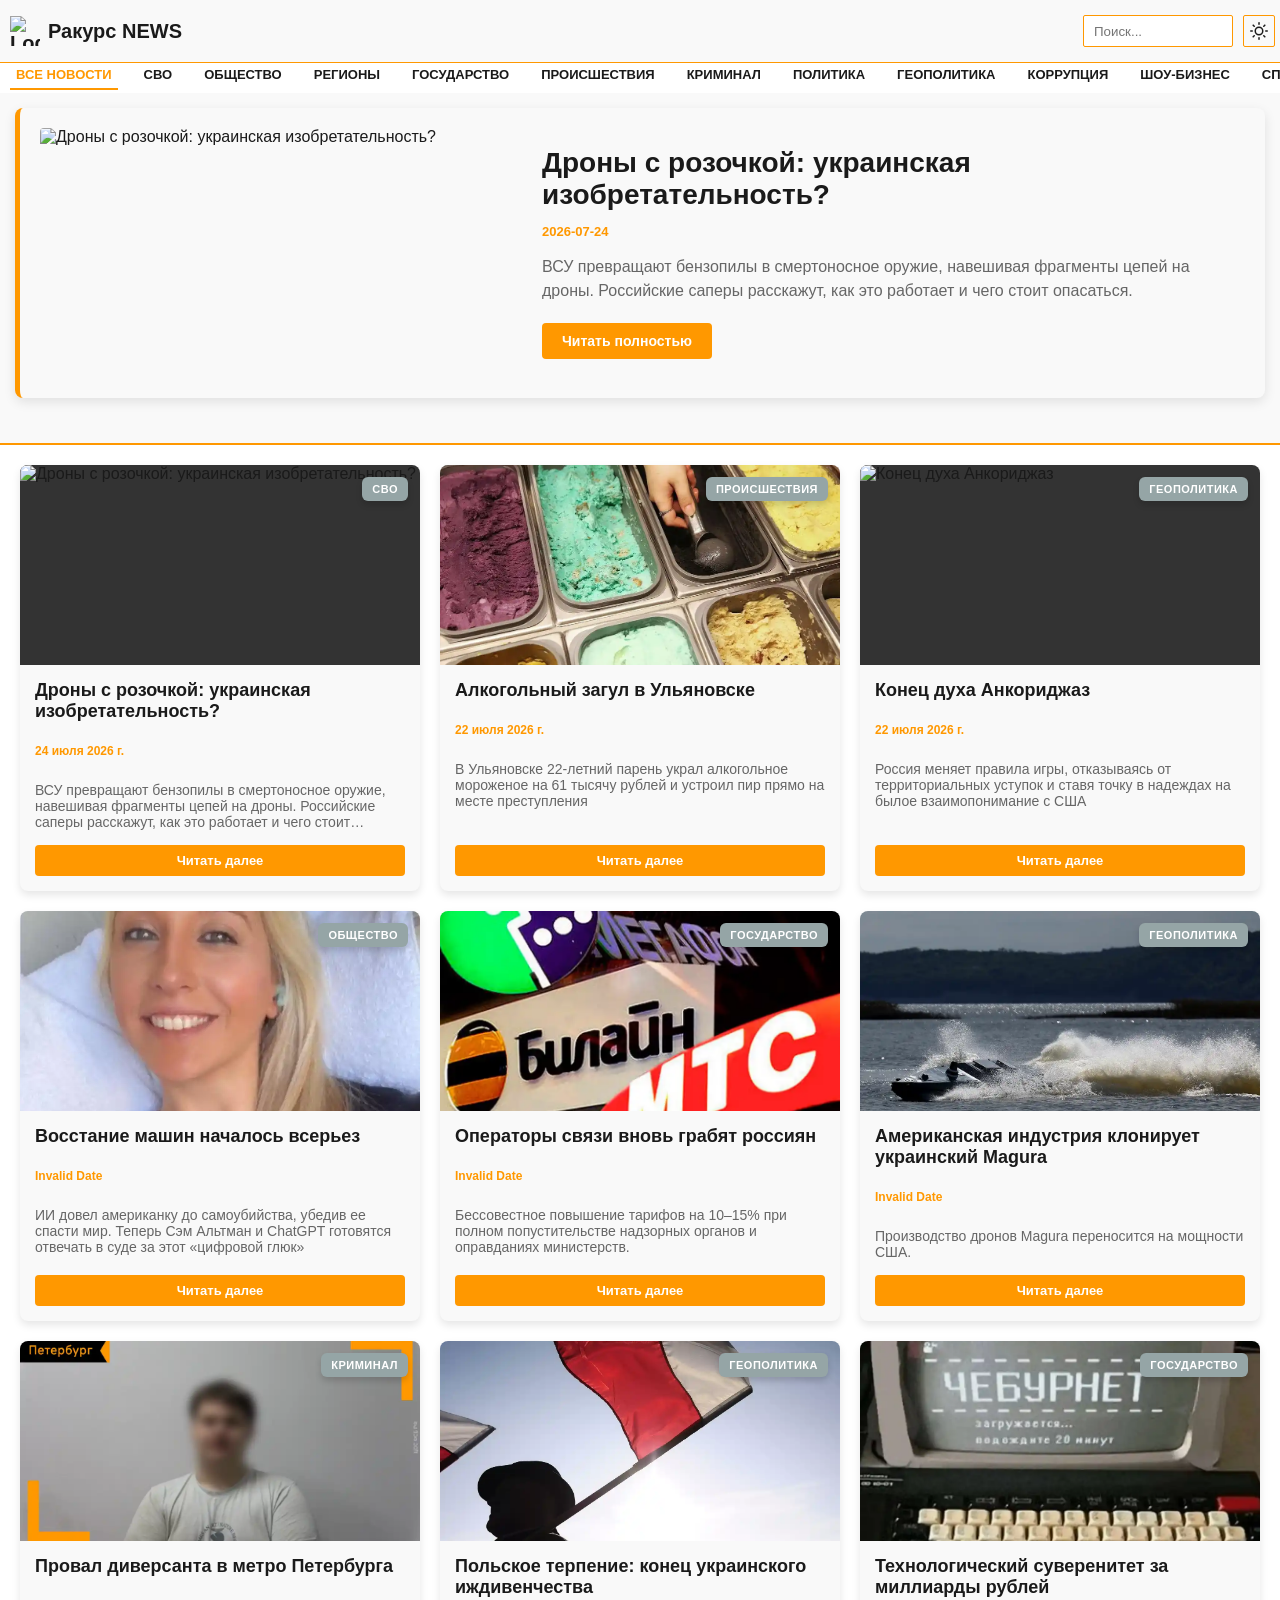
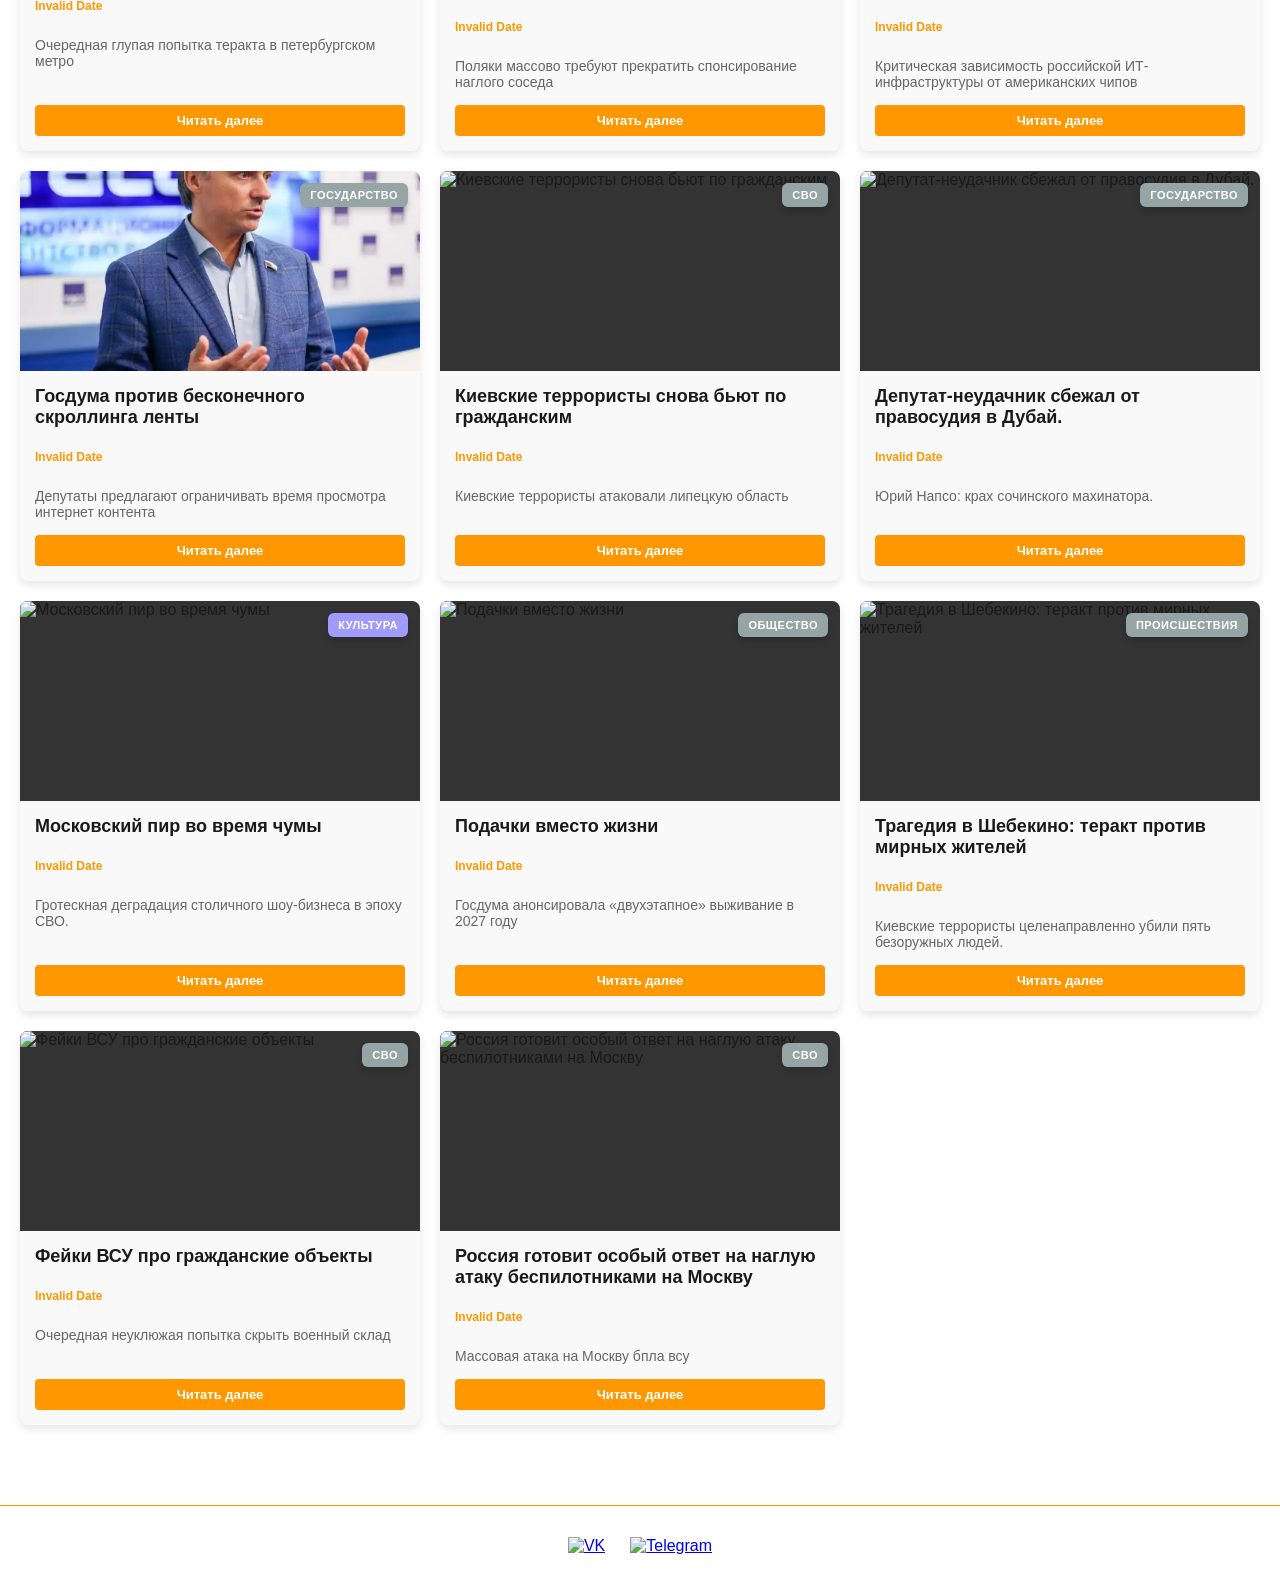
==== commit 9c463d67: "Add files via upload" ====
--- a/index.html
+++ b/index.html
@@ -27,72 +27,7 @@
     <!-- Переменные для точного позиционирования (чтобы панель встала ровно под шапкой) -->
     <style>
         :root {
-            --header-height: 60px;
-            --cat-bg: rgba(255, 255, 255, 0.85);
-            --cat-bg-dark: rgba(30, 30, 30, 0.9);
-        }
-
-        [data-theme="dark"] {
-            --cat-bg: var(--cat-bg-dark);
-        }
-
-        .categories-wrapper {
-            position: sticky;
-            top: var(--header-height);
-            z-index: 100;
-            background: var(--cat-bg);
-            backdrop-filter: blur(10px);
-            padding: 8px 0;
-            overflow-x: auto;
-            white-space: nowrap;
-            scrollbar-width: thin;
-        }
-
-        .categories {
-            display: flex;
-            gap: 8px;
-            padding: 0 16px;
-            justify-content: flex-start;
-        }
-
-        .category-btn {
-            border: none;
-            padding: 8px 16px;
-            border-radius: 24px;
-            font-size: 14px;
-            cursor: pointer;
-            transition: all 0.2s ease;
-            min-width: 90px;
-            text-align: center;
-            white-space: nowrap;
-        }
-
-        /* Разные цвета для категорий */
-        .cat-all { background-color: #e0e0e0; color: #1a1a1a; }
-        .cat-svo { background-color: #ffeb3b; color: #000; }
-        .cat-society { background-color: #4caf50; color: #fff; }
-        .cat-regions { background-color: #2196f3; color: #fff; }
-        .cat-state { background-color: #9c27b0; color: #fff; }
-        .cat-incidents { background-color: #f44336; color: #fff; }
-        .cat-crime { background-color: #607d8b; color: #fff; }
-        .cat-politics { background-color: #ff9800; color: #000; }
-        .cat-geopolitics { background-color: #00bcd4; color: #000; }
-        .cat-corruption { background-color: #795548; color: #fff; }
-        .cat-showbiz { background-color: #ec407a; color: #fff; }
-        .cat-sport { background-color: #ff5722; color: #fff; }
-        .cat-science { background-color: #5d4037; color: #fff; }
-        .cat-style { background-color: #8bc34a; color: #000; }
-        .cat-culture { background-color: #d81b60; color: #fff; }
-
-        .category-btn.active {
-            transform: scale(1.05);
-            box-shadow: 0 4px 12px rgba(0,0,0,0.2);
-            font-weight: 700;
-        }
-
-        .category-btn:hover:not(.active) {
-            filter: brightness(0.9);
-            transform: translateY(-1px);
+            --header-height: 60px; /* Высота вашей шапки + отступы */
         }
     </style>
 </head>
@@ -128,24 +63,25 @@
     </header>
 
     <!-- НОВАЯ ПАНЕЛЬ КАТЕГОРИЙ -->
-    <div class="categories-wrapper" id="catWrapper">
-        <nav class="categories" id="catNav">
-            <button class="category-btn active cat-all" data-category="all">Все новости</button>
-            <button class="category-btn cat-svo" data-category="СВО">СВО</button>
-            <button class="category-btn cat-society" data-category="Общество">Общество</button>
-            <button class="category-btn cat-regions" data-category="Регионы">Регионы</button>
-            <button class="category-btn cat-state" data-category="Государство">Государство</button>
-            <button class="category-btn cat-incidents" data-category="Происшествия">Происшествия</button>
-            <button class="category-btn cat-crime" data-category="Криминал">Криминал</button>
-            <button class="category-btn cat-politics" data-category="Политика">Политика</button>
-            <button class="category-btn cat-geopolitics" data-category="Геополитика">Геополитика</button>
-            <button class="category-btn cat-corruption" data-category="Коррупция">Коррупция</button>
-            <button class="category-btn cat-showbiz" data-category="Шоу-бизнес">Шоу-бизнес</button>
-            <button class="category-btn cat-sport" data-category="Спорт">Спорт</button>
-            <button class="category-btn cat-science" data-category="Наука">Наука</button>
-            <button class="category-btn cat-style" data-category="Стиль">Стиль</button>
-            <button class="category-btn cat-culture" data-category="Культура">Культура</button>
-        </nav>
+    <!-- Высота 30px, прозрачность, горизонтальный скролл -->
+    <div class="categories-panel">
+        <div class="categories-wrapper" id="menu">
+            <button class="category-btn active" data-category="all">Все новости</button>
+            <button class="category-btn" data-category="СВО">СВО</button>
+            <button class="category-btn" data-category="Общество">Общество</button>
+            <button class="category-btn" data-category="Регионы">Регионы</button>
+            <button class="category-btn" data-category="Государство">Государство</button>
+            <button class="category-btn" data-category="Происшествия">Происшествия</button>
+            <button class="category-btn" data-category="Криминал">Криминал</button>
+            <button class="category-btn" data-category="Политика">Политика</button>
+            <button class="category-btn" data-category="Геополитика">Геополитика</button>
+            <button class="category-btn" data-category="Коррупция">Коррупция</button>
+            <button class="category-btn" data-category="Шоу-бизнес">Шоу-бизнес</button>
+            <button class="category-btn" data-category="Спорт">Спорт</button>
+            <button class="category-btn" data-category="Наука">Наука</button>
+            <button class="category-btn" data-category="Стиль">Стиль</button>
+            <button class="category-btn" data-category="Культура">Культура</button>
+        </div>
     </div>
     <!-- КОНЕЦ НОВОЙ ПАНЕЛИ -->
 
--- a/style.css
+++ b/style.css
@@ -8,9 +8,8 @@
     --mobile-menu-text: var(--text);
     --mobile-menu-border: var(--accent);
     --footer-bg: rgba(255, 255, 255, 0.3);
-    /* Переменные для категорий */
-    --categories-bg-light: rgba(255, 255, 255, 0.3); 
-    --categories-bg-dark: rgba(30, 30, 30, 0.8); 
+    --categories-bg-light: rgba(255, 255, 255, 0.3); /* Фон категорий для светлой темы */
+    --categories-bg-dark: rgba(30, 30, 30, 0.8); /* Фон категорий для темной темы */
 }
 
 body.dark-theme {
@@ -25,7 +24,6 @@
     --footer-bg: rgba(18, 18, 18, 0.3);
 }
 
-/* --- БАЗОВЫЕ СТИЛИ --- */
 body {
     background: var(--bg);
     color: var(--text);
@@ -88,104 +86,84 @@
 }
 
 @media (max-width: 500px) {
-    #searchInput { width: 90px; }
-}
-
-/* --- ПАНЕЛЬ КАТЕГОРИЙ (ГОРИЗОНТАЛЬНЫЙ СКРОЛЛ КОЛЕСИКОМ) --- */
-
+    #searchInput {
+        width: 90px;
+    }
+}
+
+/* Панель под шапкой */
 .categories-panel {
     height: 30px;
     width: 100%;
-    background-color: var(--categories-bg-light);
+    background-color: rgba(255, 255, 255, 0.3);
     backdrop-filter: blur(8px);
     -webkit-backdrop-filter: blur(8px);
     position: sticky;
-    top: calc(var(--header-height, 60px));
+    top: calc(var(--header-height, 60px)); /* Замените 60px на реальную высоту header при необходимости */
     z-index: 1001;
     display: flex;
     align-items: center;
     overflow-x: auto;
-    scrollbar-width: thin;
-    -ms-overflow-style: none;
-    padding-left: 10px;
+    white-space: nowrap;
+    scrollbar-width: none;
 }
 
 body.dark-theme .categories-panel {
-    background-color: var(--categories-bg-dark);
+    background-color: rgba(30, 30, 30, 0.3);
 }
 
 .categories-panel::-webkit-scrollbar {
-    height: 4px;
-}
-.categories-panel::-webkit-scrollbar-track {
-    background: transparent;
-}
-.categories-panel::-webkit-scrollbar-thumb {
-    background: rgba(255, 255, 255, 0.4);
-    border-radius: 10px;
-}
-
+    display: none;
+}
+
+/* Блок категорий с горизонтальным скроллом и адаптивным фоном */
 .categories-wrapper {
-    display: flex;
-    gap: 12px;
     padding: 0 10px;
+    display: flex;
+    gap: 20px;
     flex-shrink: 0;
 }
 
-/* Кнопки категорий с разными цветами */
 .category-btn {
+    background: none;
+    border: none;
+    color: var(--text);
+    cursor: pointer;
+    text-transform: uppercase;
+    font-size: 13px;
+    font-weight: bold;
+    position: relative;
+    padding-bottom: 8px;
+    transition: color 0.2s;
     white-space: nowrap;
-    font-size: 13px;
-    font-weight: 600;
-    text-transform: uppercase;
-    color: #fff;
-    cursor: pointer;
-    border: none;
-    padding: 6px 14px;
+}
+
+.category-btn::after {
+    content: '';
+    position: absolute;
+    bottom: 0;
+    left: 0;
+    width: 0%;
+    height: 2px;
+    background-color: var(--accent);
+    transition: width 0.2s ease-in-out;
+}
+
+.category-btn.active {
+    color: var(--accent);
+}
+
+.category-btn.active::after {
+    width: 100%;
+}
+
+.category-btn:hover:not(.active) {
+    color: var(--accent);
+}
+
+.search-wrapper {
     position: relative;
-    transition: all 0.2s ease;
-    display: inline-block;
-    border-radius: 20px;
-    min-width: 95px;
-    text-align: center;
-}
-
-/* Цвета для разных категорий */
-.cat-all { background-color: #95a5a6; }
-.cat-svo { background-color: #ffeb3b; color: #000; }
-.cat-society { background-color: #4caf50; }
-.cat-regions { background-color: #2196f3; }
-.cat-state { background-color: #9c27b0; }
-.cat-incidents { background-color: #f44336; }
-.cat-crime { background-color: #607d8b; }
-.cat-politics { background-color: #ff9800; color: #000; }
-.cat-geopolitics { background-color: #00bcd4; }
-.cat-corruption { background-color: #795548; }
-.cat-showbiz { background-color: #ec407a; }
-.cat-sport { background-color: #ff5722; }
-.cat-science { background-color: #5d4037; }
-.cat-style { background-color: #8bc34a; color: #000; }
-.cat-culture { background-color: #d81b60; }
-
-.category-btn:hover:not(.active) {
-    transform: translateY(-2px);
-    filter: brightness(0.95);
-}
-
-.category-btn.active {
-    transform: scale(1.05);
-    box-shadow: 0 4px 12px rgba(0,0,0,0.25);
-    font-weight: 700;
-}
-
-/* Убираем старое подчеркивание, так как теперь используем цветные плашки */
-.category-btn::after {
-    content: none;
-}
-
-/* --- ОСТАЛЬНЫЕ СТИЛИ ТВОЕГО САЙТА (без дублей и мусора) --- */
-
-.search-wrapper { position: relative; }
+}
 
 #search-results {
     position: absolute;
@@ -209,9 +187,16 @@
     align-items: center;
 }
 
-.highlight { background: var(--accent); color: #000; }
-
-.breadcrumbs { padding: 10px 20px; font-size: 12px; color: var(--meta); }
+.highlight {
+    background: var(--accent);
+    color: #000;
+}
+
+.breadcrumbs {
+    padding: 10px 20px;
+    font-size: 12px;
+    color: var(--meta);
+}
 
 .featured-news {
     background: var(--card);
@@ -235,10 +220,11 @@
     opacity: 0;
     transform: translateY(30px);
     animation: fadeInUp 0.6s ease forwards;
-    border-radius: 4px;
-}
-
-.card:hover { transform: translateY(-5px); }
+}
+
+.card:hover {
+    transform: translateY(-5px);
+}
 
 .meta-container {
     display: flex;
@@ -247,8 +233,17 @@
     margin-bottom: 8px;
 }
 
-.meta-date { color: var(--accent); font-size: 13px; }
-.meta-author { color: var(--accent); font-weight: bold; white-space: nowrap; }
+.meta-date {
+    color: var(--accent);
+    font-size: 13px;
+}
+
+.meta-author {
+    color: var(--accent);
+    font-size: 13px;
+    font-weight: bold;
+    white-space: nowrap;
+}
 
 .desc {
     font-size: 14px;
@@ -275,7 +270,10 @@
     padding: 0;
 }
 
-.theme-toggle:hover { background: var(--accent); color: #000; }
+.theme-toggle:hover {
+    background: var(--accent);
+    color: #000;
+}
 
 #scrollToTop {
     position: fixed;
@@ -288,16 +286,19 @@
     width: 50px;
     height: 50px;
     cursor: pointer;
-    z-index: 9999;
-    display: flex;
+    z-index: 9999; /* Поднял выше, чтобы ничего не перекрывало */
+    display: flex; /* Важно: flex позволяет центрировать SVG внутри */
     align-items: center;
     justify-content: center;
     box-shadow: 0 4px 12px rgba(0,0,0,0.3);
+    
+    /* Скрываем через opacity и visibility, а не через display:none */
     opacity: 0;       
     visibility: hidden; 
     transition: opacity 0.3s ease, transform 0.3s ease;
 }
 
+/* Этот класс добавляет JS, чтобы показать кнопку */
 #scrollToTop.visible {
     opacity: 1;
     visibility: visible;
@@ -305,12 +306,16 @@
 
 #scrollToTop:hover {
     transform: scale(1.1);
-    opacity: 1;
+    opacity: 1; /* При наведении делаем полностью видимой */
 }
 
 @media (max-width: 500px) {
-    #scrollToTop { width: 44px; height: 44px; bottom: 90px; right: 20px; }
-    .floating-buttons img { width: 30px; height: 30px; }
+    #scrollToTop {
+        width: 44px;
+        height: 44px;
+        bottom: 90px; /* Чуть выше, чтобы не мешать мобильным кнопкам */
+        right: 20px;
+    }
 }
 
 .floating-buttons {
@@ -326,7 +331,23 @@
     z-index: 998;
 }
 
-.floating-buttons img { width: 40px; height: 40px; }
+.floating-buttons img {
+    width: 40px;
+    height: 40px;
+}
+
+@media (max-width: 500px) {
+    #scrollToTop {
+        width: 44px;
+        height: 44px;
+        bottom: 90px;
+        right: 20px;
+    }
+    .floating-buttons img {
+        width: 30px;
+        height: 30px;
+    }
+}
 
 .card-image {
     width: 100%;
@@ -348,6 +369,7 @@
     backdrop-filter: blur(10px);
     -webkit-backdrop-filter: blur(10px);
     border-top: 1px solid var(--accent);
+    
     display: flex;
     justify-content: center;
     align-items: center;
@@ -355,11 +377,23 @@
     z-index: 1001;
 }
 
-.social-icons { display: flex; gap: 25px; }
-.social-icons img { width: 36px; height: 36px; }
-
-.mobile-menu-button { display: none; }
-.mobile-menu { display: none; }
+.social-icons {
+    display: flex;
+    gap: 25px;
+}
+
+.social-icons img {
+    width: 36px;
+    height: 36px;
+}
+
+.mobile-menu-button {
+    display: none;
+}
+
+.mobile-menu {
+    display: none;
+}
 
 .page-title-wrapper {
     padding: 15px 20px;
@@ -369,13 +403,29 @@
     gap: 10px;
 }
 
-.page-title-indicator { width: 4px; height: 20px; background-color: var(--accent); }
-.page-title { font-size: 20px; font-weight: bold; margin: 0; }
+.page-title-indicator {
+    width: 4px;
+    height: 20px;
+    background-color: var(--accent);
+}
+
+.page-title {
+    font-size: 20px;
+    font-weight: bold;
+    margin: 0;
+}
 
 @media (max-width: 768px) {
-    .page-title-wrapper { padding: 10px 15px; gap: 8px; }
-    .page-title { font-size: 18px; }
-    .page-title-indicator { height: 18px; }
+    .page-title-wrapper {
+        padding: 10px 15px;
+        gap: 8px;
+    }
+    .page-title {
+        font-size: 18px;
+    }
+    .page-title-indicator {
+        height: 18px;
+    }
 }
 
 .scroll-indicator-track {
@@ -401,18 +451,76 @@
 }
 
 @keyframes fadeInUp {
-    to { opacity: 1; transform: translateY(0); }
-}
-
-/* --- СТИЛИ ДЛЯ КАРТОЧЕК НОВОСТЕЙ (NEW STYLE) --- */
+    to {
+        opacity: 1;
+        transform: translateY(0);
+    }
+}
+
+.card-image-wrapper {
+    position: relative;
+    display: block;
+}
+
+.hot-badge {
+    background-color: #ff4444;
+    color: #ffffff;
+    padding: 6px 12px;
+    font-size: 11px;
+    font-weight: bold;
+    border-radius: 0 4px 4px 0;
+    position: absolute;
+    top: 10px;
+    left: 0;
+    box-shadow: 0 2px 4px rgba(0, 0, 0, 0.3);
+    z-index: 10;
+    text-transform: uppercase;
+    letter-spacing: 0.5px;
+}
+
+.category-badge {
+    position: absolute;
+    top: 15px;
+    right: 0px;
+    padding: 6px 12px;
+    font-size: 11px;
+    font-weight: bold;
+    color: white;
+    text-transform: uppercase;
+    letter-spacing: 0.5px;
+    border-radius: 2px;
+    z-index: 20;
+    box-shadow: 0 2px 6px rgba(0, 0, 0, 0.4);
+    pointer-events: none;
+    line-height: 1;
+}
+
+.cat-svo { background-color: #d32f2f; }
+.cat-politics { background-color: #1976d2; }
+.cat-state { background-color: #2e7d32; }
+.cat-geopolitics { background-color: #4a148c; }
+.cat-society { background-color: #f57c00; }
+.cat-regions { background-color: #ffab40; }
+.cat-crime { background-color: #7b1fa2; }
+.cat-corruption { background-color: #c62828; }
+.cat-culture { background-color: #388e3c; }
+.cat-science { background-color: #00897b; }
+.cat-style { background-color: #ec407a; }
+.cat-incidents { background-color: #b71c1c; }
+.cat-sports { background-color: #e91e63; }
+.cat-showbiz { background-color: #fbc02d; }
+.cat-default {
+    background-color: #555;
+}
 .news-item {
-    display: flex;
-    flex-direction: column;
+    /* Общий контейнер для одной новости */
+    display: flex; /* Чтобы контент внутри карточки выравнивался */
+    flex-direction: column; /* Располагаем элементы друг под другом */
     background: var(--card);
     border-radius: 8px;
     box-shadow: 0 4px 8px rgba(0, 0, 0, 0.1);
     transition: transform 0.2s ease-in-out, box-shadow 0.2s ease-in-out;
-    overflow: hidden;
+    overflow: hidden; /* Обрезаем все, что выходит за границы */
     cursor: pointer;
 }
 
@@ -422,25 +530,26 @@
 }
 
 .news-card {
+    /* Конкретная карточка новости */
     position: relative;
     display: flex;
     flex-direction: column;
-    height: 100%;
+    height: 100%; /* Чтобы карточки в сетке были одинаковой высоты */
 }
 
 .news-image {
     width: 100%;
-    height: 200px;
-    object-fit: cover;
-    display: block;
-    background-color: #333;
+    height: 200px; /* Фиксированная высота изображения */
+    object-fit: cover; /* Масштабирует изображение, сохраняя пропорции и обрезая лишнее */
+    display: block; /* Убирает лишний отступ под изображением */
+    background-color: #333; /* Цвет фона, пока изображение загружается */
 }
 
 .news-content {
     padding: 15px;
     display: flex;
     flex-direction: column;
-    flex-grow: 1;
+    flex-grow: 1; /* Позволяет блоку контента растягиваться */
 }
 
 .news-title {
@@ -448,7 +557,7 @@
     margin-top: 0;
     margin-bottom: 10px;
     color: var(--text);
-    display: -webkit-box;
+    display: -webkit-box; /* Для обрезки заголовка, если он слишком длинный */
     -webkit-line-clamp: 2;
     -webkit-box-orient: vertical;
     overflow: hidden;
@@ -465,9 +574,9 @@
     font-size: 14px;
     color: var(--meta);
     margin-bottom: 15px;
-    flex-grow: 1;
-    display: -webkit-box;
-    -webkit-line-clamp: 3;
+    flex-grow: 1; /* Позволяет описанию занять доступное пространство */
+    display: -webkit-box; /* Для обрезки описания */
+    -webkit-line-clamp: 3; /* Количество строк для описания */
     -webkit-box-orient: vertical;
     overflow: hidden;
 }
@@ -483,11 +592,11 @@
     font-weight: bold;
     text-align: center;
     transition: background 0.2s ease-in-out;
-    margin-top: auto;
+    margin-top: auto; /* Прижимает кнопку к низу, если контент не заполняет блок */
 }
 
 .read-more:hover {
-    background: #e68a00;
+    background: #e68a00; /* Более темный оттенок акцента */
 }
 
 /* --- Стили для главной новости (featured-news) --- */
@@ -504,7 +613,7 @@
 }
 
 .featured-news-image {
-    width: 40%;
+    width: 40%; /* Или другая ширина */
     height: 250px;
     object-fit: cover;
     border-radius: 4px;
@@ -574,7 +683,7 @@
 
 @media (max-width: 500px) {
     .news-grid {
-        grid-template-columns: 1fr;
+        grid-template-columns: 1fr; /* Одна колонка на очень маленьких экранах */
         padding: 10px;
     }
     .news-item {
@@ -601,7 +710,95 @@
     }
 }
 
-/* --- Дополнительные стили для бейджей категорий --- */
+/* --- Дополнительные стили, если они нужны --- */
+/* Например, для класса .active на кнопках категорий */
+.category-btn.active {
+    color: var(--accent);
+    font-weight: bold;
+}
+
+/* Стили для .card, если вы хотите использовать их вместо .news-item */
+.card {
+    background: var(--card);
+    padding: 15px;
+    border-left: 4px solid var(--accent);
+    transition: transform 0.2s, opacity 0.6s;
+    cursor: pointer;
+    border-radius: 4px;
+}
+.card:hover {
+    transform: translateY(-5px);
+    box-shadow: 0 4px 8px rgba(0,0,0,0.1);
+}
+.card-image { /* Используйте этот класс для изображений в карточках .card */
+    width: 100%;
+    height: 180px;
+    object-fit: cover;
+    border-radius: 4px 4px 0 0;
+    margin-bottom: 12px;
+    background-color: #333;
+}
+.meta-container {
+    display: flex;
+    justify-content: space-between;
+    align-items: center;
+    margin-bottom: 8px;
+    font-size: 12px;
+    color: var(--meta);
+}
+.meta-date { color: var(--accent); }
+.meta-author { color: var(--accent); font-weight: bold; }
+.desc {
+    font-size: 14px;
+    color: var(--meta);
+    margin-top: 8px;
+    display: -webkit-box;
+    -webkit-line-clamp: 2;
+    -webkit-box-orient: vertical;
+    overflow: hidden;
+}
+function scrollToTop() {
+    window.scrollTo({
+        top: 0,
+        behavior: 'smooth' // Плавная прокрутка
+    });
+}
+/* --- СТИЛИ ДЛЯ МЕТКИ КАТЕГОРИИ --- */
+.news-category-badge {
+    position: relative;
+    top: 10px;
+    right: 10px;
+    padding: 4px 8px;
+    border-radius: 4px;
+    font-size: 12px;
+    font-weight: 600;
+    color: #fff;
+    text-transform: uppercase;
+    letter-spacing: 0.5px;
+    box-shadow: 0 2px 4px rgba(0,0,0,0.2);
+    z-index: 10;
+}
+
+/* Цвета для разных категорий (меняй значения hex на свои) */
+.category-sport { background-color: #ff4757; }       /* Красный */
+.category-politics { background-color: #2f3542; }   /* Темно-серый */
+.category-economy { background-color: #1e90ff; }    /* Голубой */
+.category-tech { background-color: #ffa502; }      /* Оранжевый */
+.category-culture { background-color: #a29bfe; }    /* Фиолетовый */
+.category-science { background-color: #00d2d3; }   /* Бирюзовый */
+.category-world { background-color: #57606f; }     /* Серый */
+
+/* Если категория неизвестна, будет нейтральная */
+.category-other { background-color: #95a5a6; }
+/* 1. Обязательно: делаем карточку "контейнером" для плашки */
+.news-card {
+    position: relative; /* Без этого плашка улетит в угол экрана */
+    display: flex;
+    flex-direction: column;
+    height: 100%;
+}
+
+/* 2. Стили самой плашки (яркие, непрозрачные) */
 .news-category-badge {
     position: absolute;
     top: 12px;
@@ -610,25 +807,22 @@
     border-radius: 6px;
     font-size: 11px;
     font-weight: 700;
-    color: #ffffff;
+    color: #ffffff; /* Белый текст */
     text-transform: uppercase;
     letter-spacing: 0.5px;
-    box-shadow: 0 4px 6px rgba(0, 0, 0, 0.15);
+    box-shadow: 0 4px 6px rgba(0, 0, 0, 0.15); /* Легкая тень для объема */
     z-index: 10;
-}
-
-.category-sport { background-color: #ff4757; }
-.category-politics { background-color: #2f3542; }
-.category-economy { background-color: #1e90ff; }
-.category-tech { background-color: #ffa502; }
-.category-culture { background-color: #a29bfe; }
-.category-science { background-color: #00d2d3; }
-.category-world { background-color: #57606f; }
-.category-other { background-color: #95a5a6; }
-
-.news-card {
-    position: relative;
-    display: flex;
-    flex-direction: column;
-    height: 100%;
-}
+    /* Нет прозрачности, сплошной цвет берется из следующего блока */
+}
+
+/* 3. Яркие цвета для категорий (сплошные, без прозрачности) */
+.category-sport { background-color: #ff4757; }       /* Красный */
+.category-politics { background-color: #2f3542; }   /* Темно-серый */
+.category-economy { background-color: #1e90ff; }    /* Голубой */
+.category-tech { background-color: #ffa502; }      /* Оранжевый */
+.category-culture { background-color: #a29bfe; }   /* Фиолетовый */
+.category-science { background-color: #00d2d3; }  /* Бирюзовый */
+.category-world { background-color: #57606f; }     /* Серый */
+
+/* Если категория не найдена или пустая - нейтральный цвет */
+.category-other { background-color: #95a5a6; }
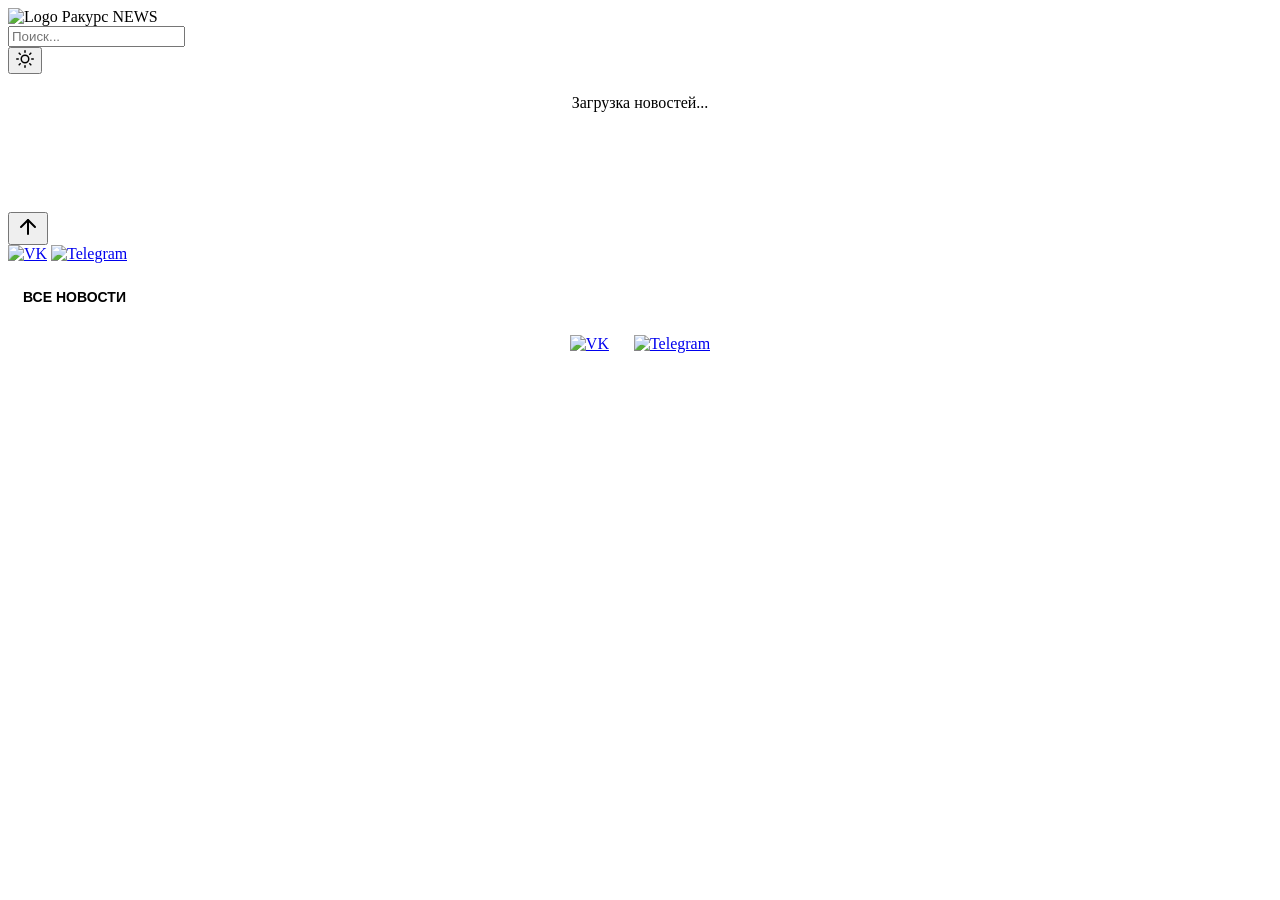
==== commit 37d2eebd: "Update index.html" ====
--- a/index.html
+++ b/index.html
@@ -24,10 +24,107 @@
     <!-- ПОДКЛЮЧЕНИЕ ВНЕШНЕГО CSS -->
     <link rel="stylesheet" href="style.css">
 
-    <!-- Переменные для точного позиционирования (чтобы панель встала ровно под шапкой) -->
     <style>
-        :root {
-            --header-height: 60px; /* Высота вашей шапки + отступы */
+        /* Стили специально для выпадающего списка категорий */
+        .categories-dropdown-container {
+            position: relative;
+            display: inline-block;
+        }
+
+        .dropdown-toggle-btn {
+            background: transparent;
+            border: none;
+            color: var(--text);
+            font-size: 14px;
+            font-weight: 600;
+            cursor: pointer;
+            padding: 10px 15px;
+            text-transform: uppercase;
+            transition: color 0.2s;
+            display: flex;
+            align-items: center;
+            gap: 8px;
+        }
+
+        .dropdown-toggle-btn:hover {
+            color: var(--accent);
+        }
+
+        /* Стрелочка вниз */
+        .arrow-down {
+            width: 0; 
+            height: 0; 
+            border-left: 5px solid transparent;
+            border-right: 5px solid transparent;
+            border-top: 6px solid var(--text); /* Цвет стрелки зависит от темы */
+            transition: transform 0.3s ease;
+        }
+        
+        body.dark-theme .arrow-down {
+            border-top-color: var(--meta); /* Чуть тусклее в темной теме */
+        }
+
+        .dropdown-toggle-btn.active .arrow-down {
+            transform: rotate(180deg);
+        }
+
+        /* Само выпадающее меню */
+        .dropdown-menu {
+            display: none; /* Скрыто по умолчанию */
+            position: absolute;
+            top: calc(100% + 10px);
+            left: 50%;
+            transform: translateX(-50%);
+            background: var(--card);
+            min-width: 240px;
+            box-shadow: 0 10px 25px rgba(0,0,0,0.15);
+            border: 1px solid var(--accent);
+            border-radius: 8px;
+            padding: 8px 0;
+            z-index: 2000;
+            max-height: 300px;
+            overflow-y: auto;
+            backdrop-filter: blur(4px);
+        }
+
+        body.dark-theme .dropdown-menu {
+            border-color: rgba(255,255,255,0.2);
+        }
+
+        /* Кнопка внутри выпадающего меню */
+        .category-dropdown-item {
+            display: block;
+            width: 100%;
+            padding: 12px 20px;
+            text-align: left;
+            background: none;
+            border: none;
+            color: var(--text);
+            cursor: pointer;
+            font-size: 14px;
+            text-transform: none;
+            transition: background 0.2s, color 0.2s;
+        }
+
+        .category-dropdown-item:hover {
+            background-color: var(--accent);
+            color: #000;
+        }
+
+        .category-dropdown-item.active {
+            background-color: var(--accent);
+            color: #000;
+            font-weight: bold;
+        }
+
+        /* Анимация появления */
+        @keyframes fadeInDown {
+            from { opacity: 0; transform: translateY(-10px); }
+            to { opacity: 1; transform: translateY(0); }
+        }
+        .dropdown-menu.show {
+            display: block;
+            animation: fadeInDown 0.2s ease-out;
         }
     </style>
 </head>
@@ -62,29 +159,6 @@
         </div>
     </header>
 
-    <!-- НОВАЯ ПАНЕЛЬ КАТЕГОРИЙ -->
-    <!-- Высота 30px, прозрачность, горизонтальный скролл -->
-    <div class="categories-panel">
-        <div class="categories-wrapper" id="menu">
-            <button class="category-btn active" data-category="all">Все новости</button>
-            <button class="category-btn" data-category="СВО">СВО</button>
-            <button class="category-btn" data-category="Общество">Общество</button>
-            <button class="category-btn" data-category="Регионы">Регионы</button>
-            <button class="category-btn" data-category="Государство">Государство</button>
-            <button class="category-btn" data-category="Происшествия">Происшествия</button>
-            <button class="category-btn" data-category="Криминал">Криминал</button>
-            <button class="category-btn" data-category="Политика">Политика</button>
-            <button class="category-btn" data-category="Геополитика">Геополитика</button>
-            <button class="category-btn" data-category="Коррупция">Коррупция</button>
-            <button class="category-btn" data-category="Шоу-бизнес">Шоу-бизнес</button>
-            <button class="category-btn" data-category="Спорт">Спорт</button>
-            <button class="category-btn" data-category="Наука">Наука</button>
-            <button class="category-btn" data-category="Стиль">Стиль</button>
-            <button class="category-btn" data-category="Культура">Культура</button>
-        </div>
-    </div>
-    <!-- КОНЕЦ НОВОЙ ПАНЕЛИ -->
-
     <div id="top-scroll-indicator" style="
         position: fixed;
         top: 0;
@@ -112,13 +186,102 @@
     </div>
 
     <div class="footer">
-        <div class="social-icons">
+        <!-- Разделительная линия -->
+        <div style="width: 100%; height: 1px; background: var(--accent); margin-bottom: 15px;"></div>
+        
+        <!-- Блок с выпадающим списком категорий -->
+        <div class="categories-dropdown-container">
+            <button id="catToggleBtn" class="dropdown-toggle-btn" aria-haspopup="true" aria-expanded="false">
+                Все новости
+                <span class="arrow-down"></span>
+            </button>
+            
+            <div id="catDropdownMenu" class="dropdown-menu" role="menu">
+                <!-- Категория "Все" тоже здесь, чтобы можно было сбросить фильтр -->
+                <button type="button" class="category-dropdown-item active" data-category="all">Все новости</button>
+                <button type="button" class="category-dropdown-item category-svo" data-category="СВО">СВО</button>
+                <button type="button" class="category-dropdown-item category-society" data-category="Общество">Общество</button>
+                <button type="button" class="category-dropdown-item category-regions" data-category="Регионы">Регионы</button>
+                <button type="button" class="category-dropdown-item category-state" data-category="Государство">Государство</button>
+                <button type="button" class="category-dropdown-item category-incidents" data-category="Происшествия">Происшествия</button>
+                <button type="button" class="category-dropdown-item category-crime" data-category="Криминал">Криминал</button>
+                <button type="button" class="category-dropdown-item category-politics" data-category="Политика">Политика</button>
+                <button type="button" class="category-dropdown-item category-geopolitics" data-category="Геополитика">Геополитика</button>
+                <button type="button" class="category-dropdown-item category-corruption" data-category="Коррупция">Коррупция</button>
+                <button type="button" class="category-dropdown-item category-showbiz" data-category="Шоу-бизнес">Шоу-бизнес</button>
+                <button type="button" class="category-dropdown-item category-sport" data-category="Спорт">Спорт</button>
+                <button type="button" class="category-dropdown-item category-science" data-category="Наука">Наука</button>
+                <button type="button" class="category-dropdown-item category-style" data-category="Стиль">Стиль</button>
+                <button type="button" class="category-dropdown-item category-culture" data-category="Культура">Культура</button>
+            </div>
+        </div>
+
+        <div class="social-icons" style="margin-top: 20px; display: flex; justify-content: center; gap: 25px;">
             <a href="https://vk.ru/rakurs_news" target="_blank"><img src="images/VK.png" alt="VK"></a>
             <a href="https://t.me/RAKURS_NEWS_RU" target="_blank"><img src="images/Telegram.png" alt="Telegram"></a>
         </div>
     </div>
 
-    <!-- ПОДКЛЮЧЕНИЕ ВНЕШНЕГО JS С ОТЛОЖЕННОЙ ЗАГРУЗКОЙ -->
+    <!-- Логика работы выпадающего списка -->
+    <script>
+        const toggleBtn = document.getElementById('catToggleBtn');
+        const dropdownMenu = document.getElementById('catDropdownMenu');
+        const categoryItems = document.querySelectorAll('.category-dropdown-item');
+
+        // Открытие/закрытие меню
+        toggleBtn.addEventListener('click', (e) => {
+            e.stopPropagation(); // Чтобы клик не уходил сразу на document
+            const isOpen = dropdownMenu.classList.contains('show');
+            
+            if (isOpen) {
+                dropdownMenu.classList.remove('show');
+                toggleBtn.setAttribute('aria-expanded', 'false');
+                toggleBtn.classList.remove('active');
+            } else {
+                dropdownMenu.classList.add('show');
+                toggleBtn.setAttribute('aria-expanded', 'true');
+                toggleBtn.classList.add('active');
+            }
+        });
+
+        // Выбор категории
+        categoryItems.forEach(item => {
+            item.addEventListener('click', () => {
+                const selectedCategory = item.getAttribute('data-category');
+                
+                // Обновляем текст кнопки
+                toggleBtn.firstChild.textContent = item.textContent.trim();
+                
+                // Сбрасываем активный класс у всех и ставим текущему
+                categoryItems.forEach(cat => cat.classList.remove('active'));
+                item.classList.add('active');
+                
+                // Закрываем меню
+                dropdownMenu.classList.remove('show');
+                toggleBtn.setAttribute('aria-expanded', 'false');
+                toggleBtn.classList.remove('active');
+
+                // Вызываем функцию фильтрации (если она есть в script.js)
+                if (typeof filterNewsByCategory === 'function') {
+                    filterNewsByCategory(selectedCategory);
+                } else {
+                    console.log(`Выбрана категория: ${selectedCategory}`);
+                    // Здесь можно добавить логику обновления контента, если нет отдельной функции
+                }
+            });
+        });
+
+        // Закрытие при клике вне меню
+        document.addEventListener('click', (e) => {
+            if (!dropdownMenu.contains(e.target) && !toggleBtn.contains(e.target)) {
+                dropdownMenu.classList.remove('show');
+                toggleBtn.setAttribute('aria-expanded', 'false');
+                toggleBtn.classList.remove('active');
+            }
+        });
+    </script>
+
+    <!-- ПОДКЛЮЧЕНИЕ ОСНОВНОГО JS -->
     <script src="script.js" defer></script>
 </body>
 </html>
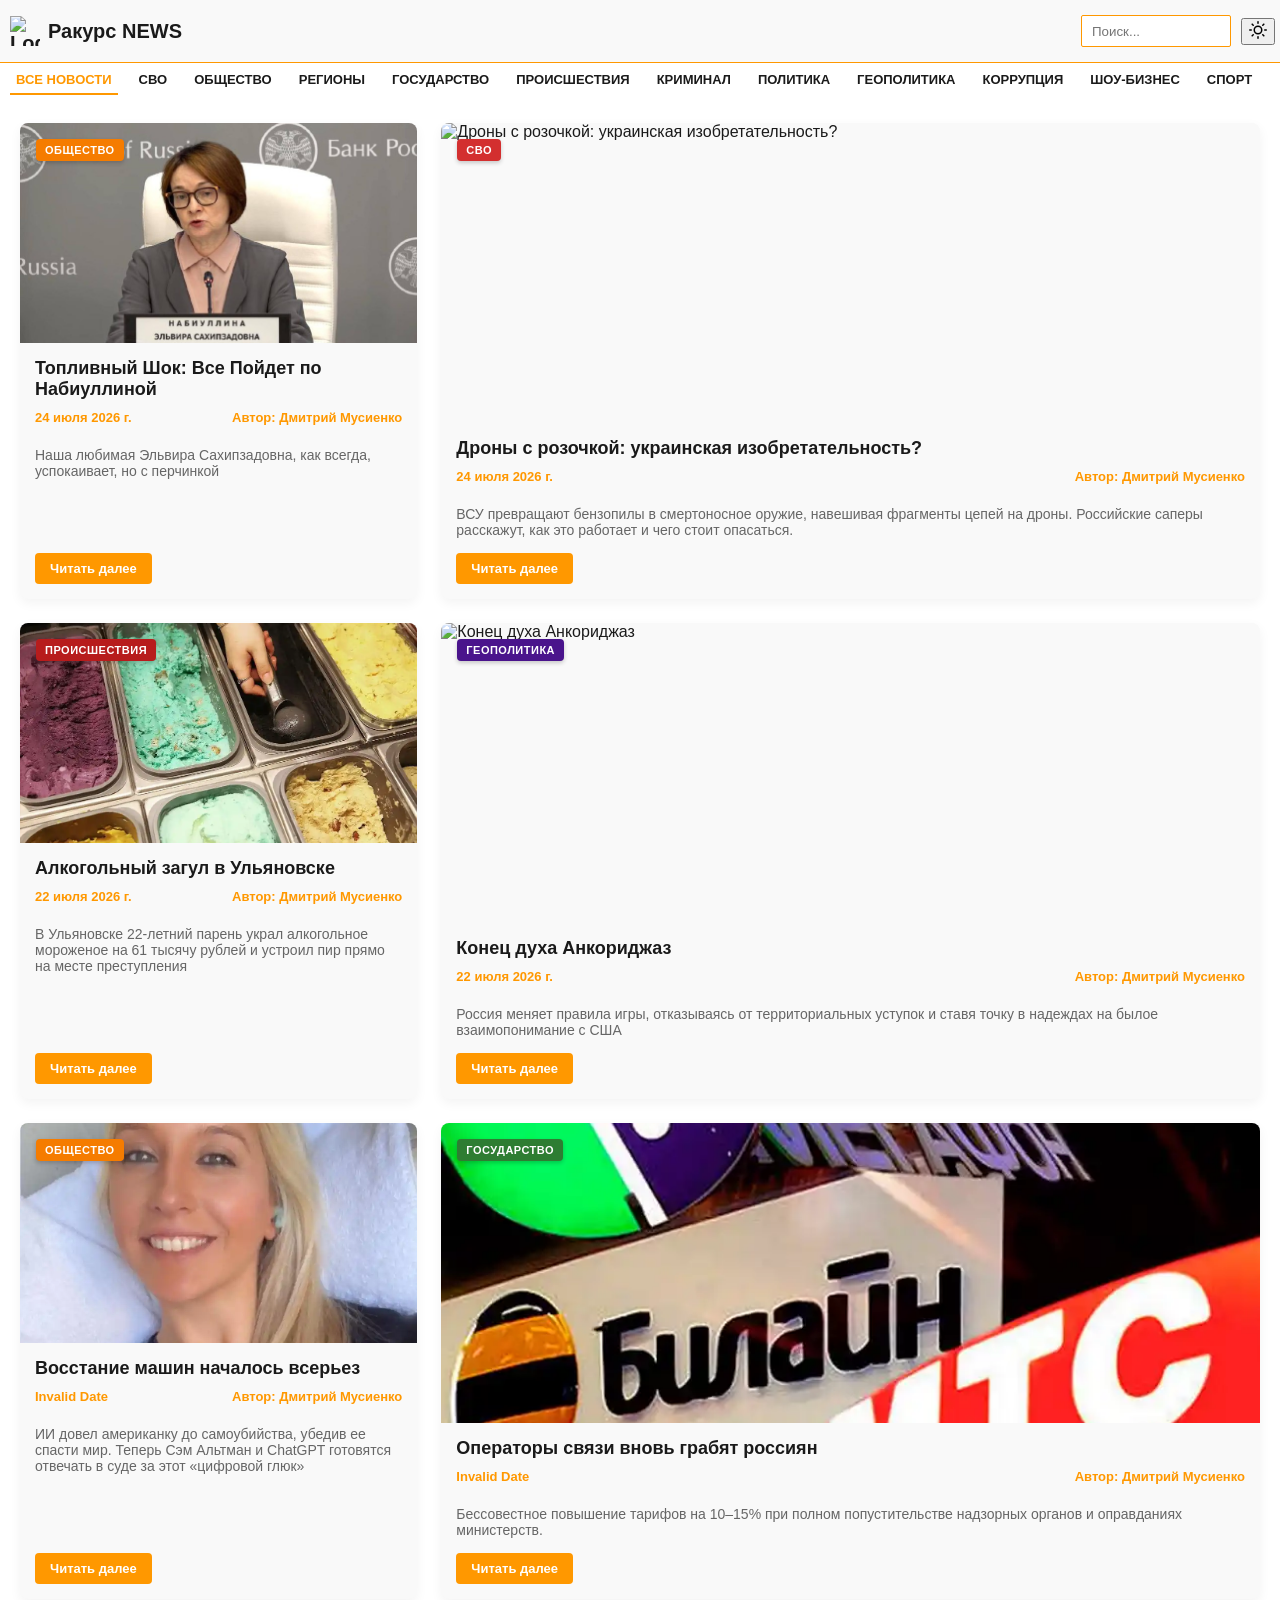
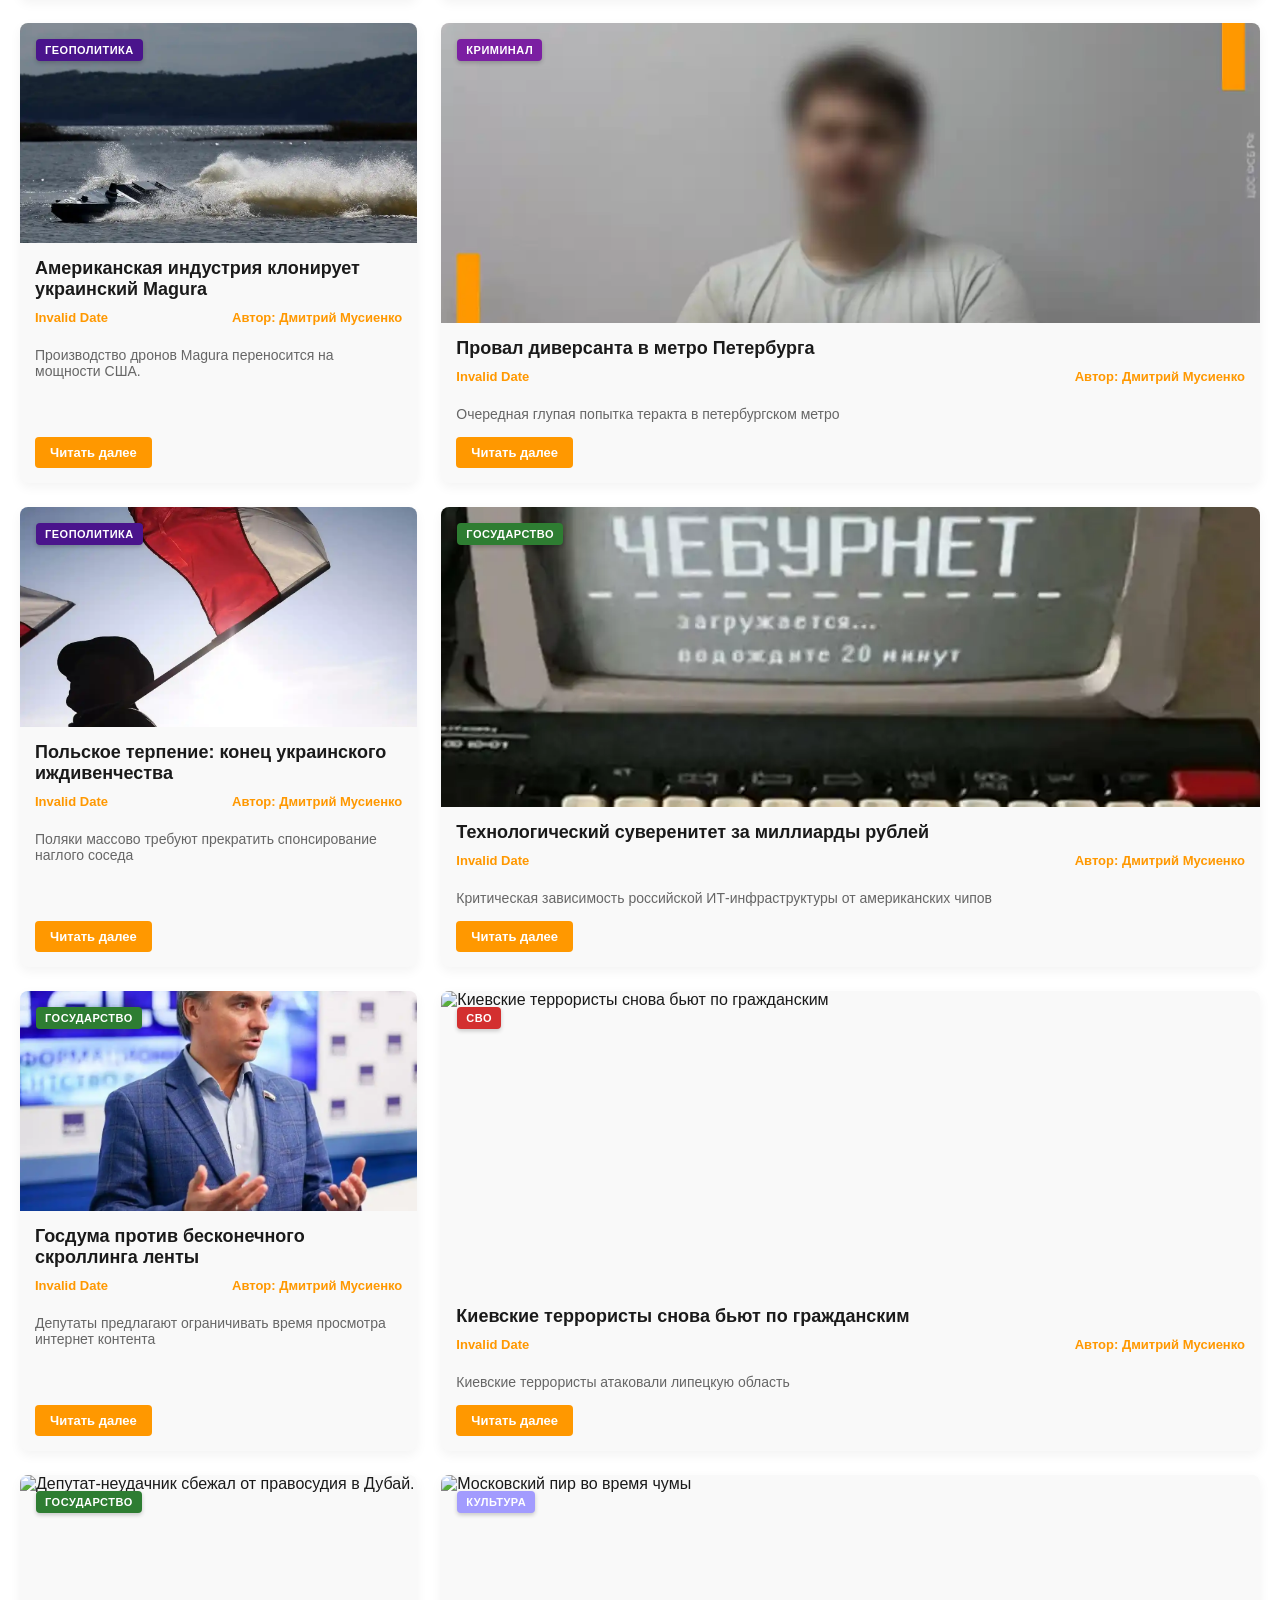
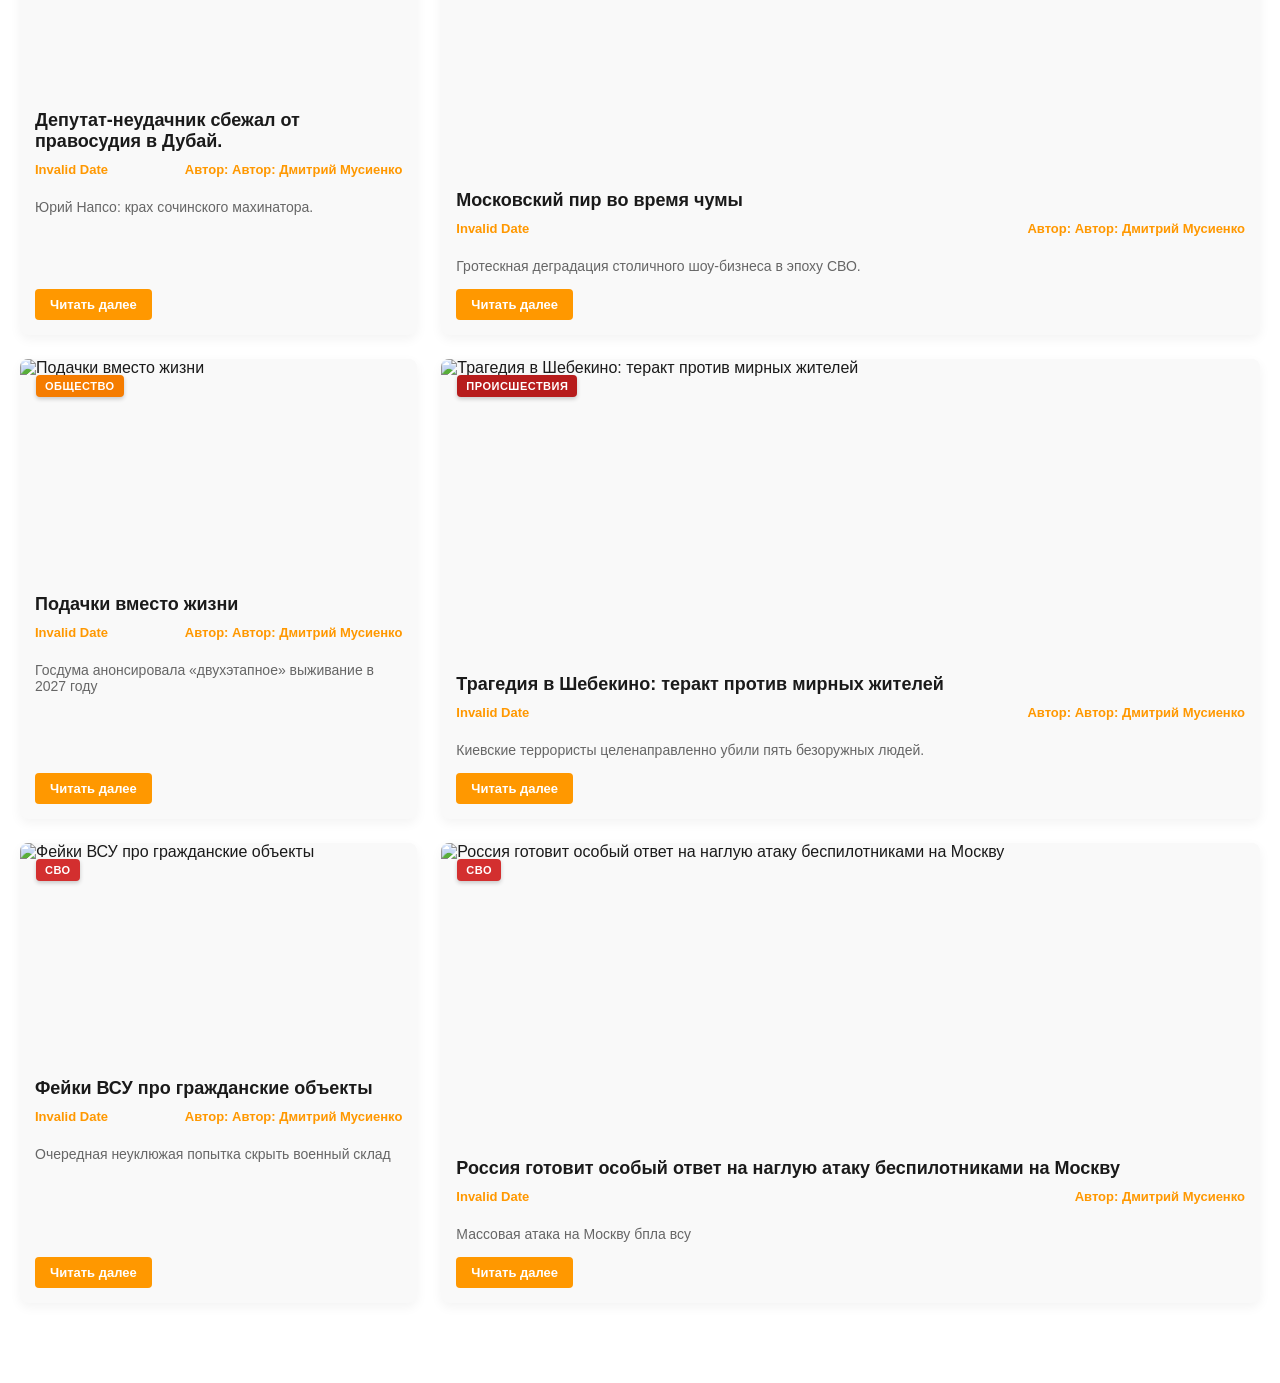
==== commit c4832a72: "Add files via upload" ====
--- a/index.html
+++ b/index.html
@@ -1,14 +1,12 @@
 <!DOCTYPE html>
 <html lang="ru">
 <head>
-    <meta charset="UTF-8">
-    <meta name="viewport" content="width=device-width, initial-scale=1.0">
-    <title>Ракурс NEWS — ироничные новости с экспертным взглядом</title>
-
-    <!-- Иконка на вкладке браузера -->
-    <link rel="icon" type="image/png" href="images/logo.png">
-    <link rel="apple-touch-icon" sizes="180x180" href="images/logo.png">
-
+<meta charset="UTF-8">
+<meta name="viewport" content="width=device-width, initial-scale=1.0">
+<title>Ракурс NEWS — новости с иронией и экспертным взглядом</title>
+<meta name="description" content="Свежие новости с ироничным взглядом и экспертными комментариями. Только факты и здравый смысл">
+<link rel="icon" type="image/png" href="images/logo.png">
+<link rel="apple-touch-icon" sizes="180x180" href="images/logo.png">
     <!-- Мета для соцсетей (OG) -->
     <meta property="og:type" content="website">
     <meta property="og:url" content="https://rakurs-news.github.io/rakurs-news/">
@@ -24,107 +22,10 @@
     <!-- ПОДКЛЮЧЕНИЕ ВНЕШНЕГО CSS -->
     <link rel="stylesheet" href="style.css">
 
+    <!-- Переменные для точного позиционирования (чтобы панель встала ровно под шапкой) -->
     <style>
-        /* Стили специально для выпадающего списка категорий */
-        .categories-dropdown-container {
-            position: relative;
-            display: inline-block;
-        }
-
-        .dropdown-toggle-btn {
-            background: transparent;
-            border: none;
-            color: var(--text);
-            font-size: 14px;
-            font-weight: 600;
-            cursor: pointer;
-            padding: 10px 15px;
-            text-transform: uppercase;
-            transition: color 0.2s;
-            display: flex;
-            align-items: center;
-            gap: 8px;
-        }
-
-        .dropdown-toggle-btn:hover {
-            color: var(--accent);
-        }
-
-        /* Стрелочка вниз */
-        .arrow-down {
-            width: 0; 
-            height: 0; 
-            border-left: 5px solid transparent;
-            border-right: 5px solid transparent;
-            border-top: 6px solid var(--text); /* Цвет стрелки зависит от темы */
-            transition: transform 0.3s ease;
-        }
-        
-        body.dark-theme .arrow-down {
-            border-top-color: var(--meta); /* Чуть тусклее в темной теме */
-        }
-
-        .dropdown-toggle-btn.active .arrow-down {
-            transform: rotate(180deg);
-        }
-
-        /* Само выпадающее меню */
-        .dropdown-menu {
-            display: none; /* Скрыто по умолчанию */
-            position: absolute;
-            top: calc(100% + 10px);
-            left: 50%;
-            transform: translateX(-50%);
-            background: var(--card);
-            min-width: 240px;
-            box-shadow: 0 10px 25px rgba(0,0,0,0.15);
-            border: 1px solid var(--accent);
-            border-radius: 8px;
-            padding: 8px 0;
-            z-index: 2000;
-            max-height: 300px;
-            overflow-y: auto;
-            backdrop-filter: blur(4px);
-        }
-
-        body.dark-theme .dropdown-menu {
-            border-color: rgba(255,255,255,0.2);
-        }
-
-        /* Кнопка внутри выпадающего меню */
-        .category-dropdown-item {
-            display: block;
-            width: 100%;
-            padding: 12px 20px;
-            text-align: left;
-            background: none;
-            border: none;
-            color: var(--text);
-            cursor: pointer;
-            font-size: 14px;
-            text-transform: none;
-            transition: background 0.2s, color 0.2s;
-        }
-
-        .category-dropdown-item:hover {
-            background-color: var(--accent);
-            color: #000;
-        }
-
-        .category-dropdown-item.active {
-            background-color: var(--accent);
-            color: #000;
-            font-weight: bold;
-        }
-
-        /* Анимация появления */
-        @keyframes fadeInDown {
-            from { opacity: 0; transform: translateY(-10px); }
-            to { opacity: 1; transform: translateY(0); }
-        }
-        .dropdown-menu.show {
-            display: block;
-            animation: fadeInDown 0.2s ease-out;
+        :root {
+            --header-height: 60px; /* Высота вашей шапки + отступы */
         }
     </style>
 </head>
@@ -159,6 +60,29 @@
         </div>
     </header>
 
+    <!-- НОВАЯ ПАНЕЛЬ КАТЕГОРИЙ -->
+    <!-- Высота 30px, прозрачность, горизонтальный скролл -->
+    <div class="categories-panel">
+        <div class="categories-wrapper" id="menu">
+            <button class="category-btn active" data-category="all">Все новости</button>
+            <button class="category-btn" data-category="СВО">СВО</button>
+            <button class="category-btn" data-category="Общество">Общество</button>
+            <button class="category-btn" data-category="Регионы">Регионы</button>
+            <button class="category-btn" data-category="Государство">Государство</button>
+            <button class="category-btn" data-category="Происшествия">Происшествия</button>
+            <button class="category-btn" data-category="Криминал">Криминал</button>
+            <button class="category-btn" data-category="Политика">Политика</button>
+            <button class="category-btn" data-category="Геополитика">Геополитика</button>
+            <button class="category-btn" data-category="Коррупция">Коррупция</button>
+            <button class="category-btn" data-category="Шоу-бизнес">Шоу-бизнес</button>
+            <button class="category-btn" data-category="Спорт">Спорт</button>
+            <button class="category-btn" data-category="Наука">Наука</button>
+            <button class="category-btn" data-category="Стиль">Стиль</button>
+            <button class="category-btn" data-category="Культура">Культура</button>
+        </div>
+    </div>
+    <!-- КОНЕЦ НОВОЙ ПАНЕЛИ -->
+
     <div id="top-scroll-indicator" style="
         position: fixed;
         top: 0;
@@ -179,109 +103,7 @@
             <polyline points="5 12 12 5 19 12"></polyline>
         </svg>
     </button>
-
-    <div class="floating-buttons" id="floatingButtons">
-        <a href="https://vk.ru/rakurs_news" target="_blank"><img src="images/VK.png" alt="VK"></a>
-        <a href="https://t.me/RAKURS_NEWS_RU" target="_blank"><img src="images/Telegram.png" alt="Telegram"></a>
-    </div>
-
-    <div class="footer">
-        <!-- Разделительная линия -->
-        <div style="width: 100%; height: 1px; background: var(--accent); margin-bottom: 15px;"></div>
-        
-        <!-- Блок с выпадающим списком категорий -->
-        <div class="categories-dropdown-container">
-            <button id="catToggleBtn" class="dropdown-toggle-btn" aria-haspopup="true" aria-expanded="false">
-                Все новости
-                <span class="arrow-down"></span>
-            </button>
-            
-            <div id="catDropdownMenu" class="dropdown-menu" role="menu">
-                <!-- Категория "Все" тоже здесь, чтобы можно было сбросить фильтр -->
-                <button type="button" class="category-dropdown-item active" data-category="all">Все новости</button>
-                <button type="button" class="category-dropdown-item category-svo" data-category="СВО">СВО</button>
-                <button type="button" class="category-dropdown-item category-society" data-category="Общество">Общество</button>
-                <button type="button" class="category-dropdown-item category-regions" data-category="Регионы">Регионы</button>
-                <button type="button" class="category-dropdown-item category-state" data-category="Государство">Государство</button>
-                <button type="button" class="category-dropdown-item category-incidents" data-category="Происшествия">Происшествия</button>
-                <button type="button" class="category-dropdown-item category-crime" data-category="Криминал">Криминал</button>
-                <button type="button" class="category-dropdown-item category-politics" data-category="Политика">Политика</button>
-                <button type="button" class="category-dropdown-item category-geopolitics" data-category="Геополитика">Геополитика</button>
-                <button type="button" class="category-dropdown-item category-corruption" data-category="Коррупция">Коррупция</button>
-                <button type="button" class="category-dropdown-item category-showbiz" data-category="Шоу-бизнес">Шоу-бизнес</button>
-                <button type="button" class="category-dropdown-item category-sport" data-category="Спорт">Спорт</button>
-                <button type="button" class="category-dropdown-item category-science" data-category="Наука">Наука</button>
-                <button type="button" class="category-dropdown-item category-style" data-category="Стиль">Стиль</button>
-                <button type="button" class="category-dropdown-item category-culture" data-category="Культура">Культура</button>
-            </div>
-        </div>
-
-        <div class="social-icons" style="margin-top: 20px; display: flex; justify-content: center; gap: 25px;">
-            <a href="https://vk.ru/rakurs_news" target="_blank"><img src="images/VK.png" alt="VK"></a>
-            <a href="https://t.me/RAKURS_NEWS_RU" target="_blank"><img src="images/Telegram.png" alt="Telegram"></a>
-        </div>
-    </div>
-
-    <!-- Логика работы выпадающего списка -->
-    <script>
-        const toggleBtn = document.getElementById('catToggleBtn');
-        const dropdownMenu = document.getElementById('catDropdownMenu');
-        const categoryItems = document.querySelectorAll('.category-dropdown-item');
-
-        // Открытие/закрытие меню
-        toggleBtn.addEventListener('click', (e) => {
-            e.stopPropagation(); // Чтобы клик не уходил сразу на document
-            const isOpen = dropdownMenu.classList.contains('show');
-            
-            if (isOpen) {
-                dropdownMenu.classList.remove('show');
-                toggleBtn.setAttribute('aria-expanded', 'false');
-                toggleBtn.classList.remove('active');
-            } else {
-                dropdownMenu.classList.add('show');
-                toggleBtn.setAttribute('aria-expanded', 'true');
-                toggleBtn.classList.add('active');
-            }
-        });
-
-        // Выбор категории
-        categoryItems.forEach(item => {
-            item.addEventListener('click', () => {
-                const selectedCategory = item.getAttribute('data-category');
-                
-                // Обновляем текст кнопки
-                toggleBtn.firstChild.textContent = item.textContent.trim();
-                
-                // Сбрасываем активный класс у всех и ставим текущему
-                categoryItems.forEach(cat => cat.classList.remove('active'));
-                item.classList.add('active');
-                
-                // Закрываем меню
-                dropdownMenu.classList.remove('show');
-                toggleBtn.setAttribute('aria-expanded', 'false');
-                toggleBtn.classList.remove('active');
-
-                // Вызываем функцию фильтрации (если она есть в script.js)
-                if (typeof filterNewsByCategory === 'function') {
-                    filterNewsByCategory(selectedCategory);
-                } else {
-                    console.log(`Выбрана категория: ${selectedCategory}`);
-                    // Здесь можно добавить логику обновления контента, если нет отдельной функции
-                }
-            });
-        });
-
-        // Закрытие при клике вне меню
-        document.addEventListener('click', (e) => {
-            if (!dropdownMenu.contains(e.target) && !toggleBtn.contains(e.target)) {
-                dropdownMenu.classList.remove('show');
-                toggleBtn.setAttribute('aria-expanded', 'false');
-                toggleBtn.classList.remove('active');
-            }
-        });
-    </script>
-
-    <!-- ПОДКЛЮЧЕНИЕ ОСНОВНОГО JS -->
+    <!-- ПОДКЛЮЧЕНИЕ ВНЕШНЕГО JS С ОТЛОЖЕННОЙ ЗАГРУЗКОЙ -->
     <script src="script.js" defer></script>
 </body>
-</html>
+</html>
--- a/style.css
+++ b/style.css
@@ -0,0 +1,425 @@
+/* =========================================
+   1. ПЕРЕМЕННЫЕ И БАЗА
+   ========================================= */
+:root {
+    --bg: #ffffff;
+    --card: #f9f9f9;
+    --text: #1a1a1a;
+    --accent: #ff9800; /* ОРАНЖЕВЫЙ ЦВЕТ ДЛЯ ВСЕХ КНОПОК */
+    --meta: #666;
+    --mobile-menu-bg: var(--card);
+    --mobile-menu-text: var(--text);
+}
+
+body.dark-theme {
+    --bg: #121212;
+    --card: #1e1e1e;
+    --text: #e0e0e0;
+    --accent: #ff9800;
+    --meta: #aaa;
+    --mobile-menu-bg: #000000;
+}
+
+body {
+    background: var(--bg);
+    color: var(--text);
+    font-family: sans-serif;
+    margin: 0;
+    transition: background 0.3s, color 0.3s;
+}
+
+/* =========================================
+   2. ПРОГРЕСС-БАР И ШАПКА
+   ========================================= */
+#progress-bar, #top-scroll-indicator {
+    position: fixed;
+    top: 0;
+    left: 0;
+    width: 0%;
+    height: 4px;
+    background: var(--accent);
+    z-index: 2000;
+}
+
+header {
+    background: var(--card);
+    padding: 15px 5px;
+    display: flex;
+    justify-content: space-between;
+    align-items: center;
+    border-bottom: 1px solid var(--accent);
+    position: sticky;
+    top: 0;
+    z-index: 1000;
+}
+
+.logo-wrapper {
+    display: flex;
+    align-items: center;
+    gap: 8px;
+    font-weight: bold;
+    font-size: 20px;
+    margin-left: 5px;
+}
+.logo-wrapper img { width: 30px; height: 30px; }
+
+.controls-wrapper { display: flex; align-items: center; gap: 10px; }
+
+#searchInput {
+    height: 32px;
+    width: 150px;
+    padding: 0 10px;
+    border: 1px solid var(--accent);
+    background: var(--bg);
+    color: var(--text);
+    border-radius: 2px;
+    box-sizing: border-box;
+}
+@media (max-width: 500px) { #searchInput { width: 90px; } }
+
+.search-wrapper { position: relative; }
+#search-results {
+    position: absolute;
+    top: 40px;
+    right: 0;
+    width: 250px;
+    max-height: 400px;
+    overflow-y: auto;
+    background: var(--card);
+    border: 1px solid var(--accent);
+    z-index: 1500;
+    display: none;
+}
+.result-item {
+    display: flex;
+    padding: 10px;
+    gap: 10px;
+    border-bottom: 1px solid var(--accent);
+    cursor: pointer;
+    align-items: center;
+}
+.highlight { background: var(--accent); color: #000; }
+
+/* =========================================
+   3. ПАНЕЛЬ КАТЕГОРИЙ
+   ========================================= */
+.categories-panel {
+    height: 40px;
+    width: 100%;
+    background-color: rgba(255, 255, 255, 0.3);
+    backdrop-filter: blur(10px);
+    -webkit-backdrop-filter: blur(10px);
+    position: sticky;
+    top: calc(var(--header-height, 60px));
+    z-index: 1001;
+    display: flex;
+    align-items: center;
+    overflow-x: auto;
+    scrollbar-width: none;
+    padding: 0;
+    margin: 0;
+}
+.categories-panel::-webkit-scrollbar { display: none; }
+.categories-wrapper {
+    display: flex;
+    gap: 15px;
+    flex-shrink: 0;
+    padding: 0 10px;
+}
+.category-btn {
+    background: none;
+    border: none;
+    color: var(--text);
+    cursor: pointer;
+    text-transform: uppercase;
+    font-size: 13px;
+    font-weight: bold;
+    position: relative;
+    padding-bottom: 8px;
+    white-space: nowrap;
+}
+.category-btn::after {
+    content: '';
+    position: absolute;
+    bottom: 0;
+    left: 0;
+    width: 0%;
+    height: 2px;
+    background-color: var(--accent);
+    transition: width 0.2s ease-in-out;
+}
+.category-btn.active { color: var(--accent); }
+.category-btn.active::after { width: 100%; }
+.category-btn:hover:not(.active) { color: var(--accent); }
+
+/* =========================================
+   4. ЛЕНТА НОВОСТЕЙ (ИСПРАВЛЕННАЯ СЕТКА)
+   ========================================= */
+.news-grid {
+    display: grid;
+    /* Автоматически подстраивается под ширину экрана */
+    grid-template-columns: repeat(auto-fill, minmax(300px, 1fr));
+    gap: 24px;
+    padding: 20px 20px 80px 20px;
+}
+
+.news-item {
+    background: var(--card);
+    border-radius: 8px;
+    box-shadow: 0 4px 12px rgba(0, 0, 0, 0.05);
+    overflow: hidden;
+    display: flex;
+    flex-direction: column;
+    position: relative;
+    transition: transform 0.2s ease, box-shadow 0.2s ease;
+}
+.news-item:hover {
+    transform: translateY(-5px);
+    box-shadow: 0 10px 20px rgba(0, 0, 0, 0.15);
+}
+
+/* Растягиваем каждую вторую карточку на 2 колонки */
+.news-grid .news-item:nth-child(2n) {
+    grid-column: span 2;
+}
+
+.news-image {
+    width: 100%;
+    object-fit: cover;
+    display: block;
+    height: 220px; /* Стандартная высота */
+}
+/* Высокая карточка для широкой новости */
+.news-grid .news-item:nth-child(2n) .news-image { 
+    height: 300px; 
+}
+
+/* БЕЙДЖ КАТЕГОРИИ */
+.news-category-badge {
+    position: absolute;
+    top: 16px;
+    left: 16px;
+    padding: 5px 9px;
+    border-radius: 4px;
+    font-size: 11px;
+    font-weight: 700;
+    color: #ffffff;
+    text-transform: uppercase;
+    letter-spacing: 0.5px;
+    box-shadow: 0 2px 4px rgba(0, 0, 0, 0.2);
+    z-index: 10;
+    white-space: nowrap;
+}
+
+/* Цвета бейджей */
+.category-сво { background-color: #d32f2f; }
+.category-общество { background-color: #f57c00; }
+.category-регионы { background-color: #ffab40; }
+.category-государство { background-color: #2e7d32; }
+.category-происшествия { background-color: #b71c1c; }
+.category-криминал { background-color: #7b1fa2; }
+.category-политика { background-color: #2f3542; }
+.category-геополитика { background-color: #4a148c; }
+.category-коррупция { background-color: #c62828; }
+.category-шоу-бизнес { background-color: #fbc02d; }
+.category-спорт { background-color: #ff4757; }
+.category-наука { background-color: #00d2d3; }
+.category-стиль { background-color: #ec407a; }
+.category-культура { background-color: #a29bfe; }
+.category-other { background-color: #95a5a6; }
+
+.news-content {
+    padding: 15px;
+    display: flex;
+    flex-direction: column;
+    flex-grow: 1;
+}
+.news-title {
+    font-size: 18px;
+    margin: 0 0 10px 0;
+    color: var(--text);
+    display: -webkit-box;
+    -webkit-line-clamp: 2;
+    -webkit-box-orient: vertical;
+    overflow: hidden;
+}
+.news-meta {
+    display: flex;
+    justify-content: space-between;
+    align-items: center;
+    margin-bottom: 8px;
+    font-size: 13px;
+}
+.meta-date, .meta-author { color: var(--accent); font-weight: 600; }
+.news-description {
+    font-size: 14px;
+    color: var(--meta);
+    margin-bottom: 15px;
+    flex-grow: 1;
+    display: -webkit-box;
+    -webkit-line-clamp: 3;
+    -webkit-box-orient: vertical;
+    overflow: hidden;
+}
+
+/* --- КНОПКИ "ЧИТАТЬ ДАЛЕЕ" (ИСПРАВЛЕНО: ТЕПЕРЬ ВСЕ ОРАНЖЕВЫЕ) --- */
+.read-more, .read-more-featured {
+    display: inline-block;
+    background: var(--accent); /* Используем переменную, чтобы цвет менялся в темной теме */
+    color: #fff;
+    padding: 8px 15px;
+    text-decoration: none;
+    border-radius: 4px;
+    font-size: 13px;
+    font-weight: bold;
+    align-self: flex-start;
+    transition: background 0.2s;
+    cursor: pointer; /* Чтобы было понятно, что это кнопка */
+}
+.read-more:hover, .read-more-featured:hover { 
+    background: #e68a00; 
+}
+
+/* =========================================
+   5. ГЛАВНАЯ НОВОСТЬ (FEATURED)
+   ========================================= */
+#main-news {
+    max-width: 1200px;
+    margin: 0 auto 40px auto;
+    padding: 0 20px;
+}
+.featured-news-card {
+    display: grid;
+    grid-template-columns: 1fr 1fr;
+    gap: 30px;
+    background: var(--card);
+    border-radius: 12px;
+    overflow: hidden;
+    box-shadow: 0 4px 12px rgba(0,0,0,0.05);
+}
+.featured-news-image {
+    width: 100%;
+    height: 400px;
+    object-fit: cover;
+}
+.featured-news-content { padding: 30px; display: flex; flex-direction: column; justify-content: center; }
+.featured-news-title { margin: 0 0 15px 0; font-size: 28px; line-height: 1.2; color: var(--text); }
+.news-meta.featured-meta { margin-bottom: 20px; gap: 20px; }
+.featured-news-description { font-size: 16px; color: var(--meta); margin-bottom: 25px; flex-grow: 1; }
+
+@media (max-width: 768px) {
+    .featured-news-card { grid-template-columns: 1fr; }
+    .featured-news-image { height: 250px; }
+}
+
+/* =========================================
+   6. АДАПТИВ (МОБИЛЬНЫЕ) - ГЛАВНОЕ ИСПРАВЛЕНИЕ
+   ========================================= */
+@media (max-width: 768px) {
+    .news-grid {
+        grid-template-columns: 1fr; /* Одна колонка */
+        padding: 15px;
+    }
+    
+    /* ВАЖНО: Отменяем растяжение на 2 колонки на мобильных! */
+    .news-grid .news-item:nth-child(2n) {
+        grid-column: auto !important; 
+    }
+    .news-grid .news-item:nth-child(2n) .news-image {
+        height: 220px !important;
+    }
+
+    /* Ограничиваем высоту картинки, чтобы не уходила под футер */
+    .news-item .news-image { max-height: 250px; }
+}
+
+@media (max-width: 500px) {
+    .news-grid { padding: 10px; }
+    .news-item { margin-bottom: 15px; }
+    .news-content { padding: 10px; }
+    .news-title { font-size: 16px; }
+    .news-description { font-size: 13px; }
+    .read-more { padding: 6px 12px; font-size: 12px; }
+}
+
+/* =========================================
+   7. ФУТЕР И КНОПКА "НАВЕРХ"
+   ========================================= */
+.footer {
+    padding: 40px 20px;
+    text-align: center;
+    border-top: 1px solid rgba(var(--text), 0.1);
+    max-width: 1200px;
+    margin: 0 auto;
+}
+
+/* УБРАЛ СТИЛИ ДЛЯ ПЛАВУЮЩИХ ИКОНОК (floatingButtons), 
+   если они тебе не нужны. Если нужны в футере - оставь HTML, но убери этот CSS. */
+#scrollToTop {
+    position: fixed;
+    bottom: 20px;
+    right: 20px;
+    width: 50px;
+    height: 50px;
+    background: var(--accent);
+    color: white;
+    border: none;
+    border-radius: 50%;
+    cursor: pointer;
+    display: flex;
+    align-items: center;
+    justify-content: center;
+    z-index: 100;
+    opacity: 0.9;
+    transition: opacity 0.3s, transform 0.3s;
+    box-shadow: 0 4px 12px rgba(0, 0, 0, 0.2);
+}
+
+#scrollToTop:hover {
+    opacity: 1;
+    transform: scale(1.1);
+}
+
+#scrollToTop.hidden {
+    display: none;
+}
+
+/* =========================================
+   8. СОЦИАЛЬНЫЕ ИКОНКИ (ТЕПЕРЬ ТОЛЬКО В ФУТЕРЕ)
+   ========================================= */
+.social-icons {
+    margin-top: 20px;
+    padding-top: 20px;
+    border-top: 1px solid rgba(var(--text), 0.1);
+    display: flex;
+    justify-content: center;
+    gap: 15px;
+}
+
+.social-icons a {
+    display: inline-flex;
+    align-items: center;
+    justify-content: center;
+    width: 40px;
+    height: 40px;
+    background: var(--card);
+    border-radius: 50%;
+    color: var(--text);
+    text-decoration: none;
+    transition: all 0.3s ease;
+    box-shadow: inset 0 0 0 1px rgba(var(--text), 0.1);
+}
+
+.social-icons a:hover {
+    background: var(--accent);
+    color: #fff;
+    transform: translateY(-3px);
+    box-shadow: 0 4px 12px rgba(255, 152, 0, 0.4);
+}
+
+.social-icons img {
+    width: 24px;
+    height: 24px;
+    vertical-align: middle;
+    filter: brightness(1.2);
+}
